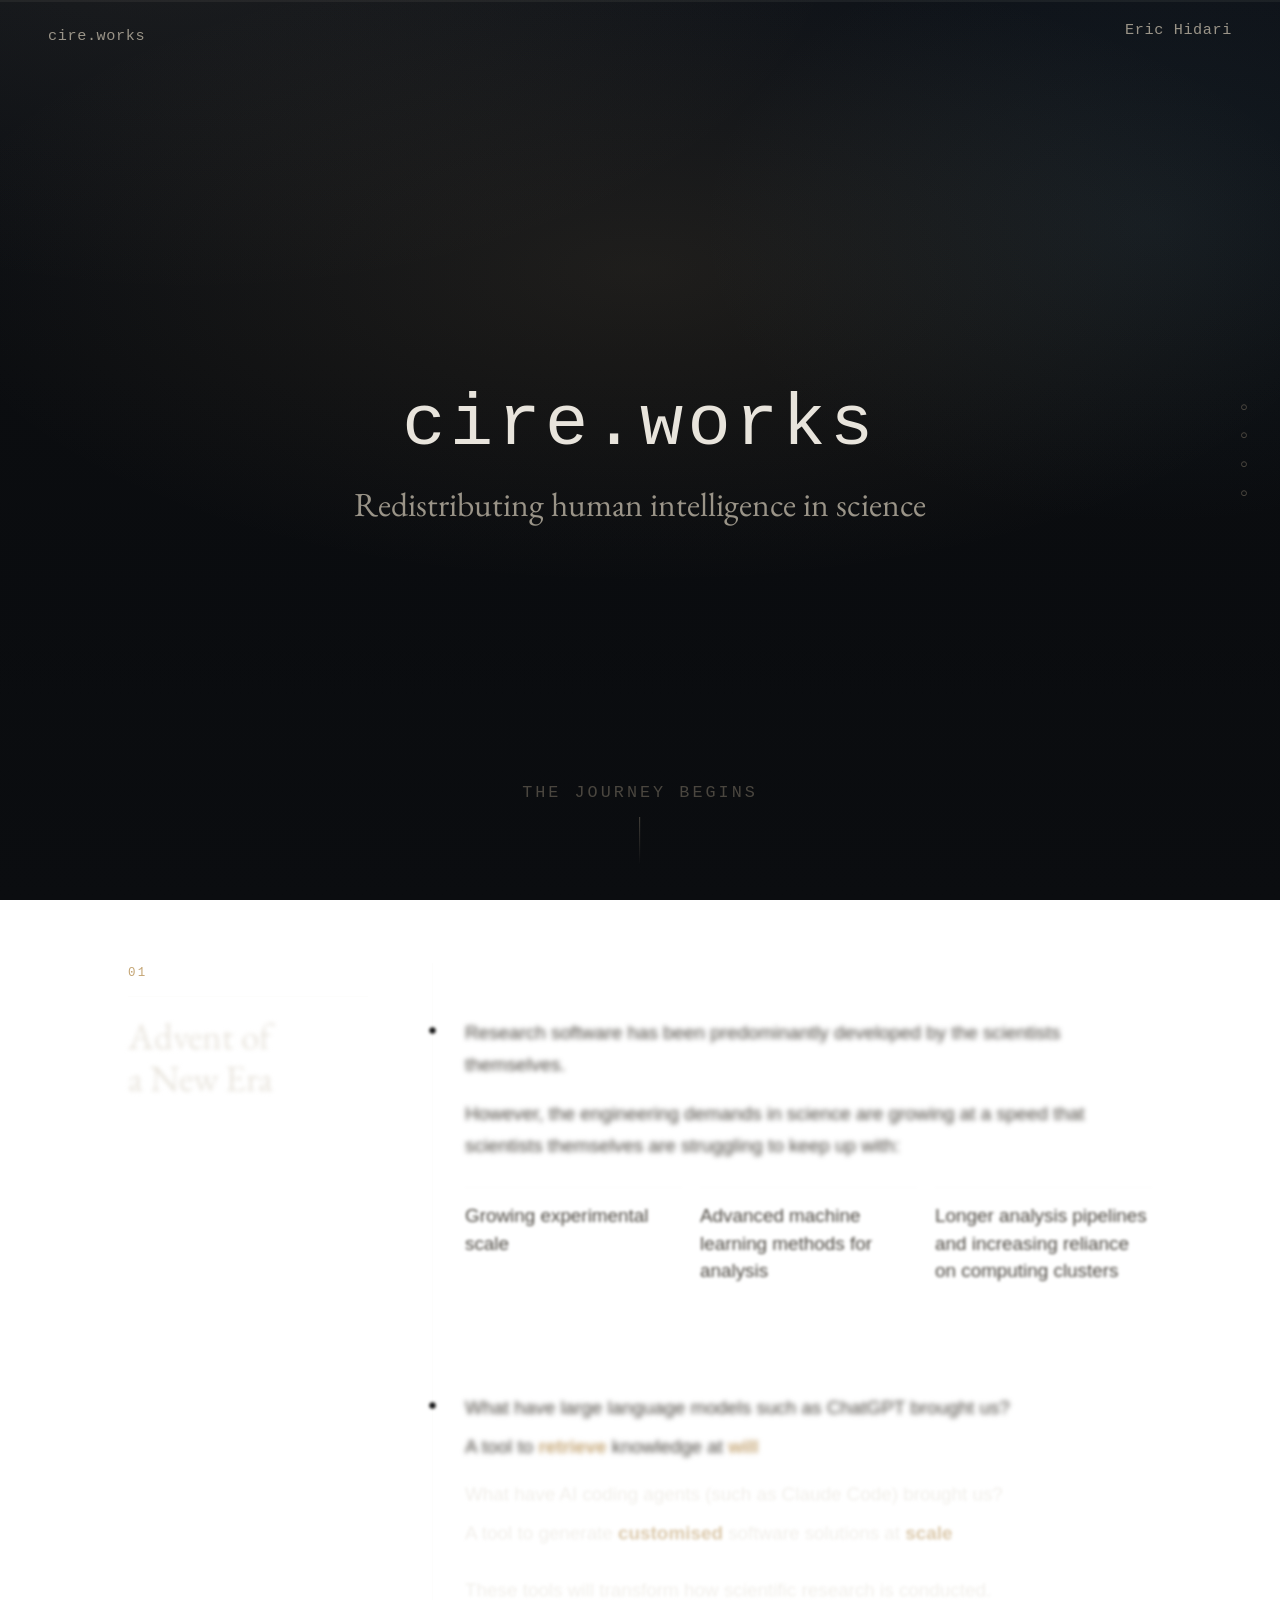
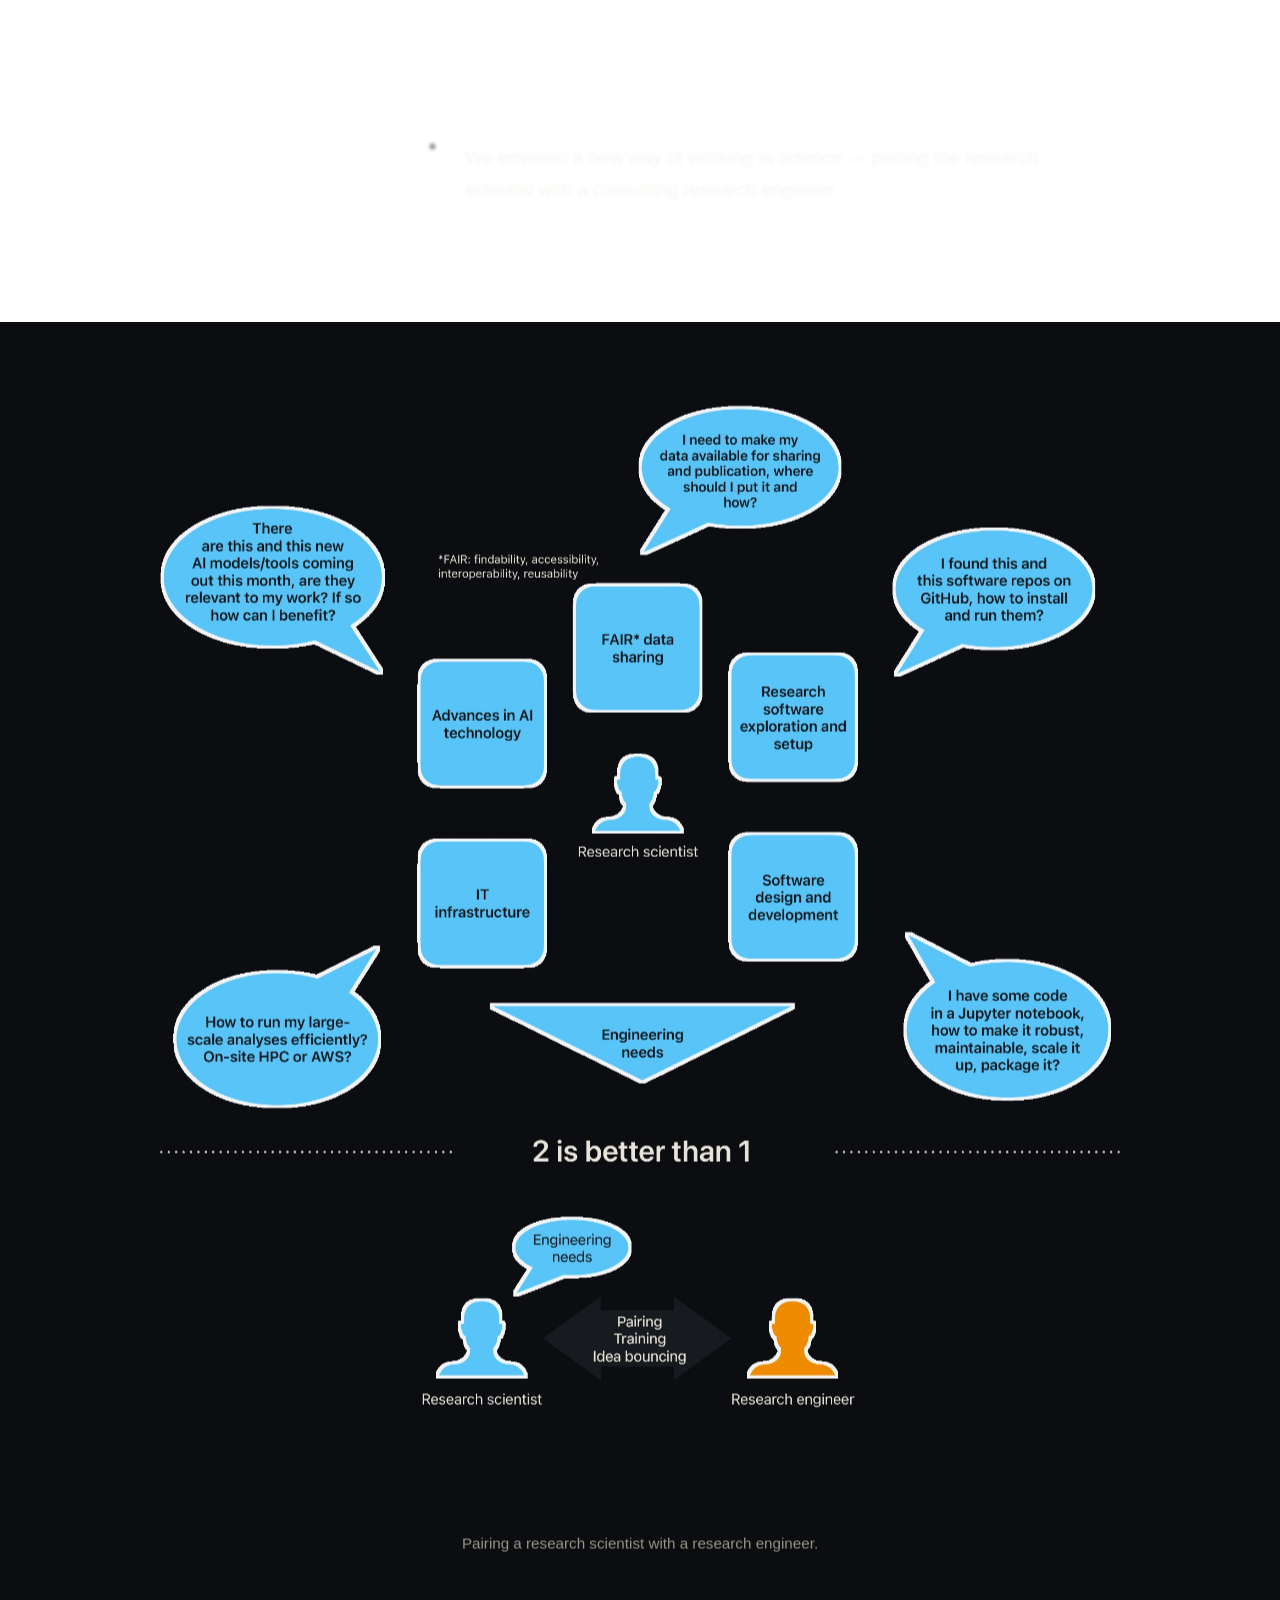
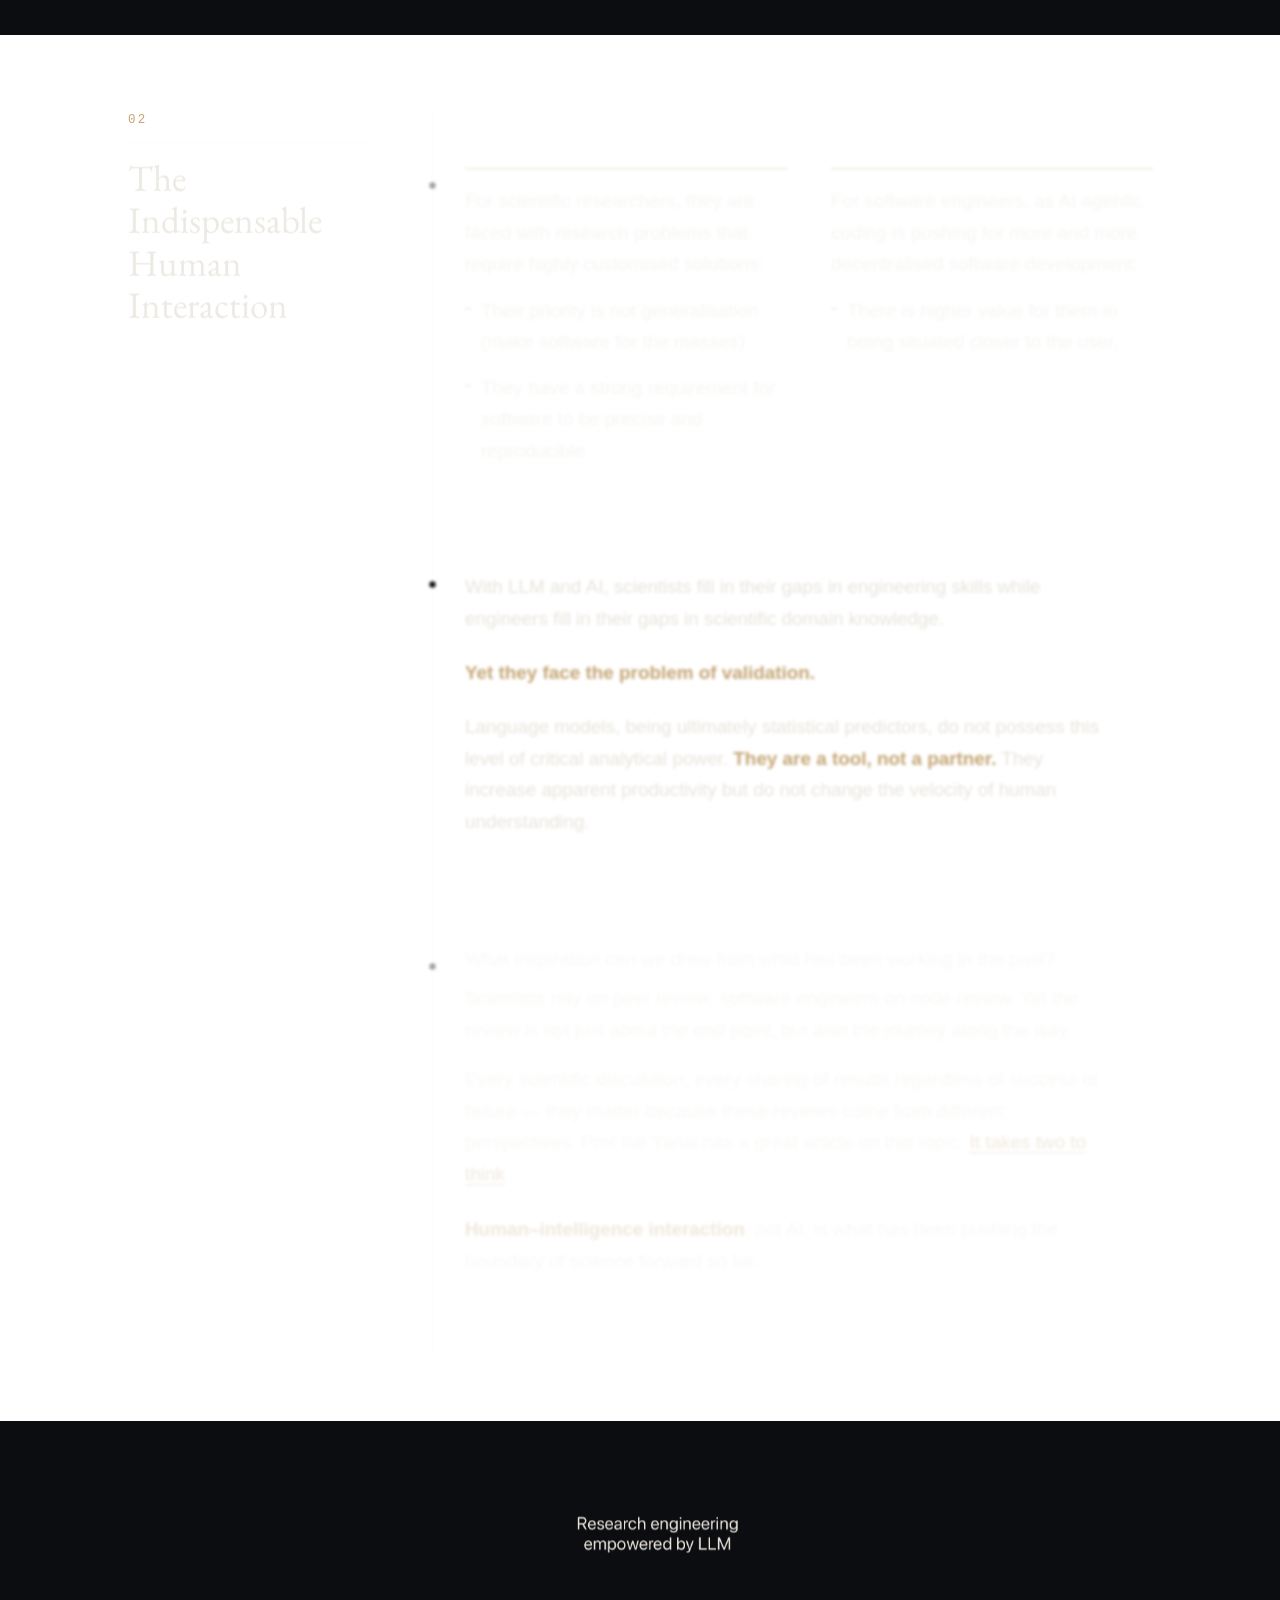
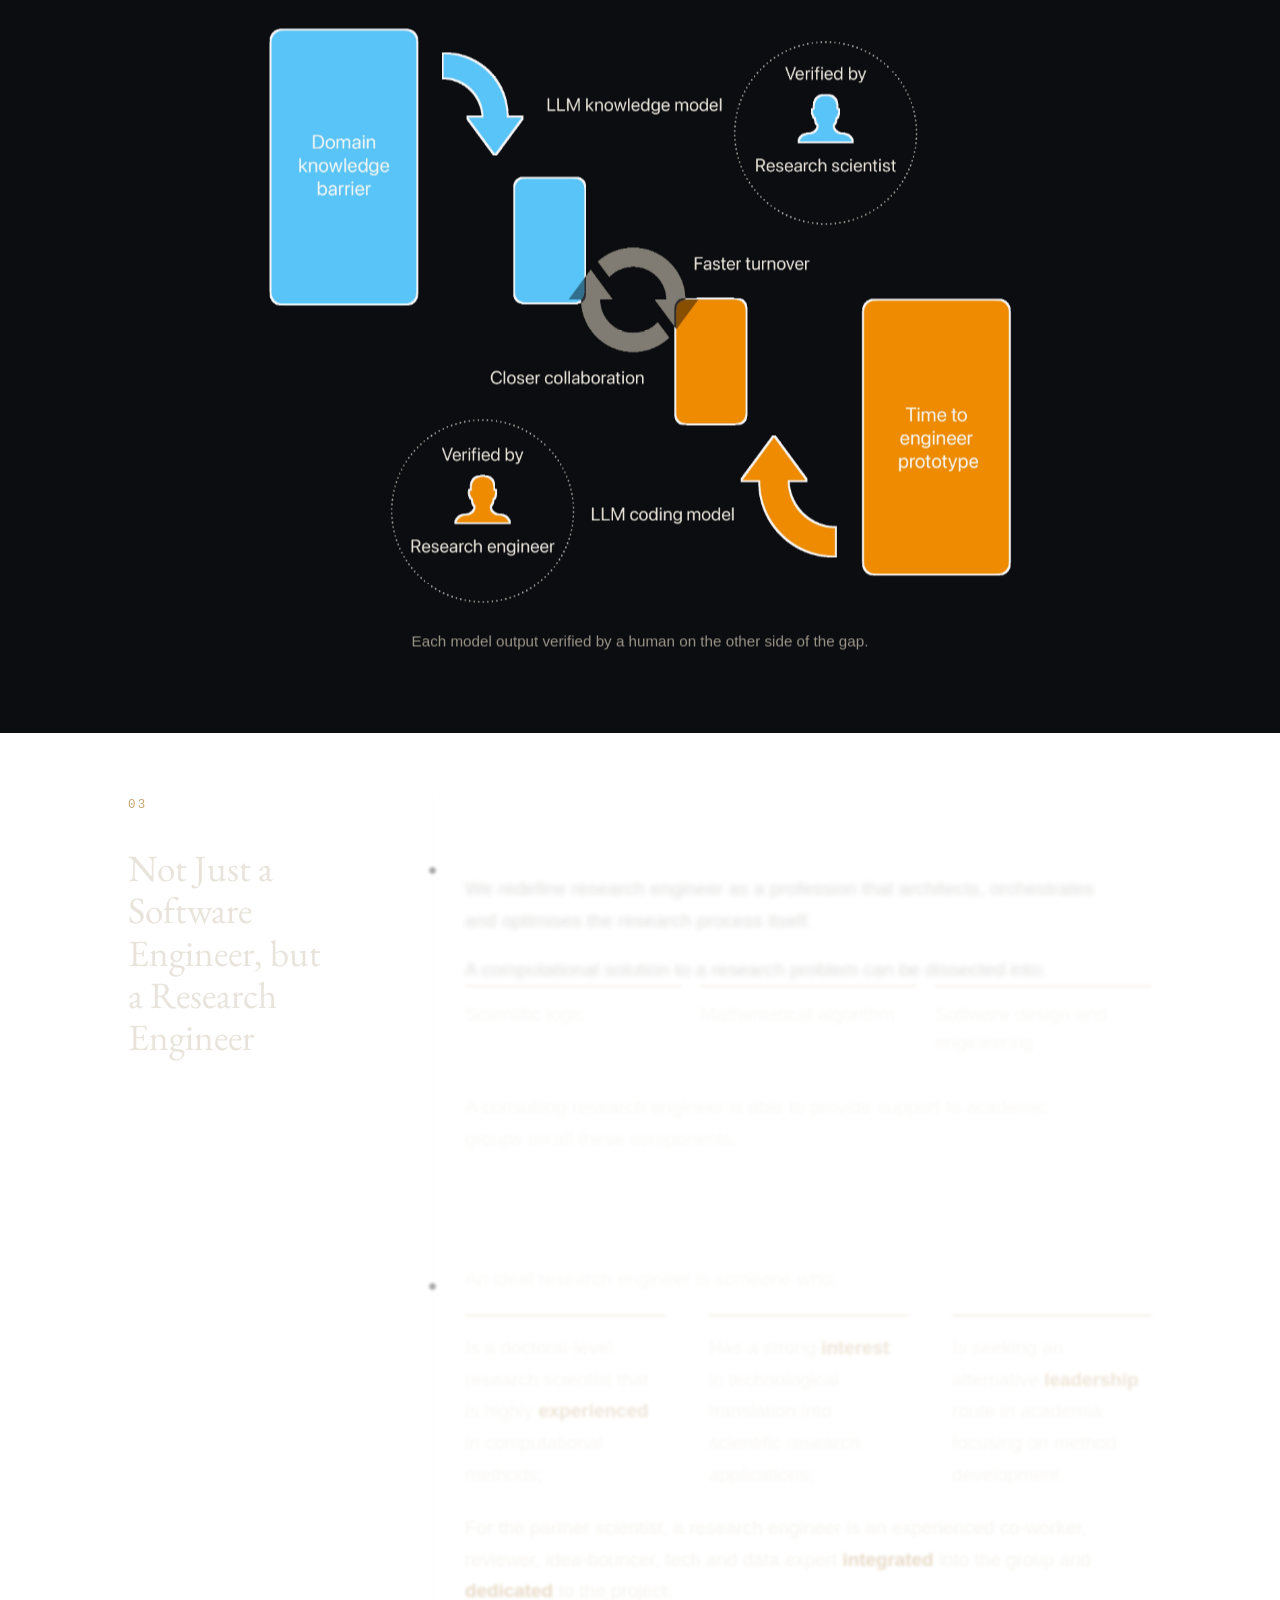
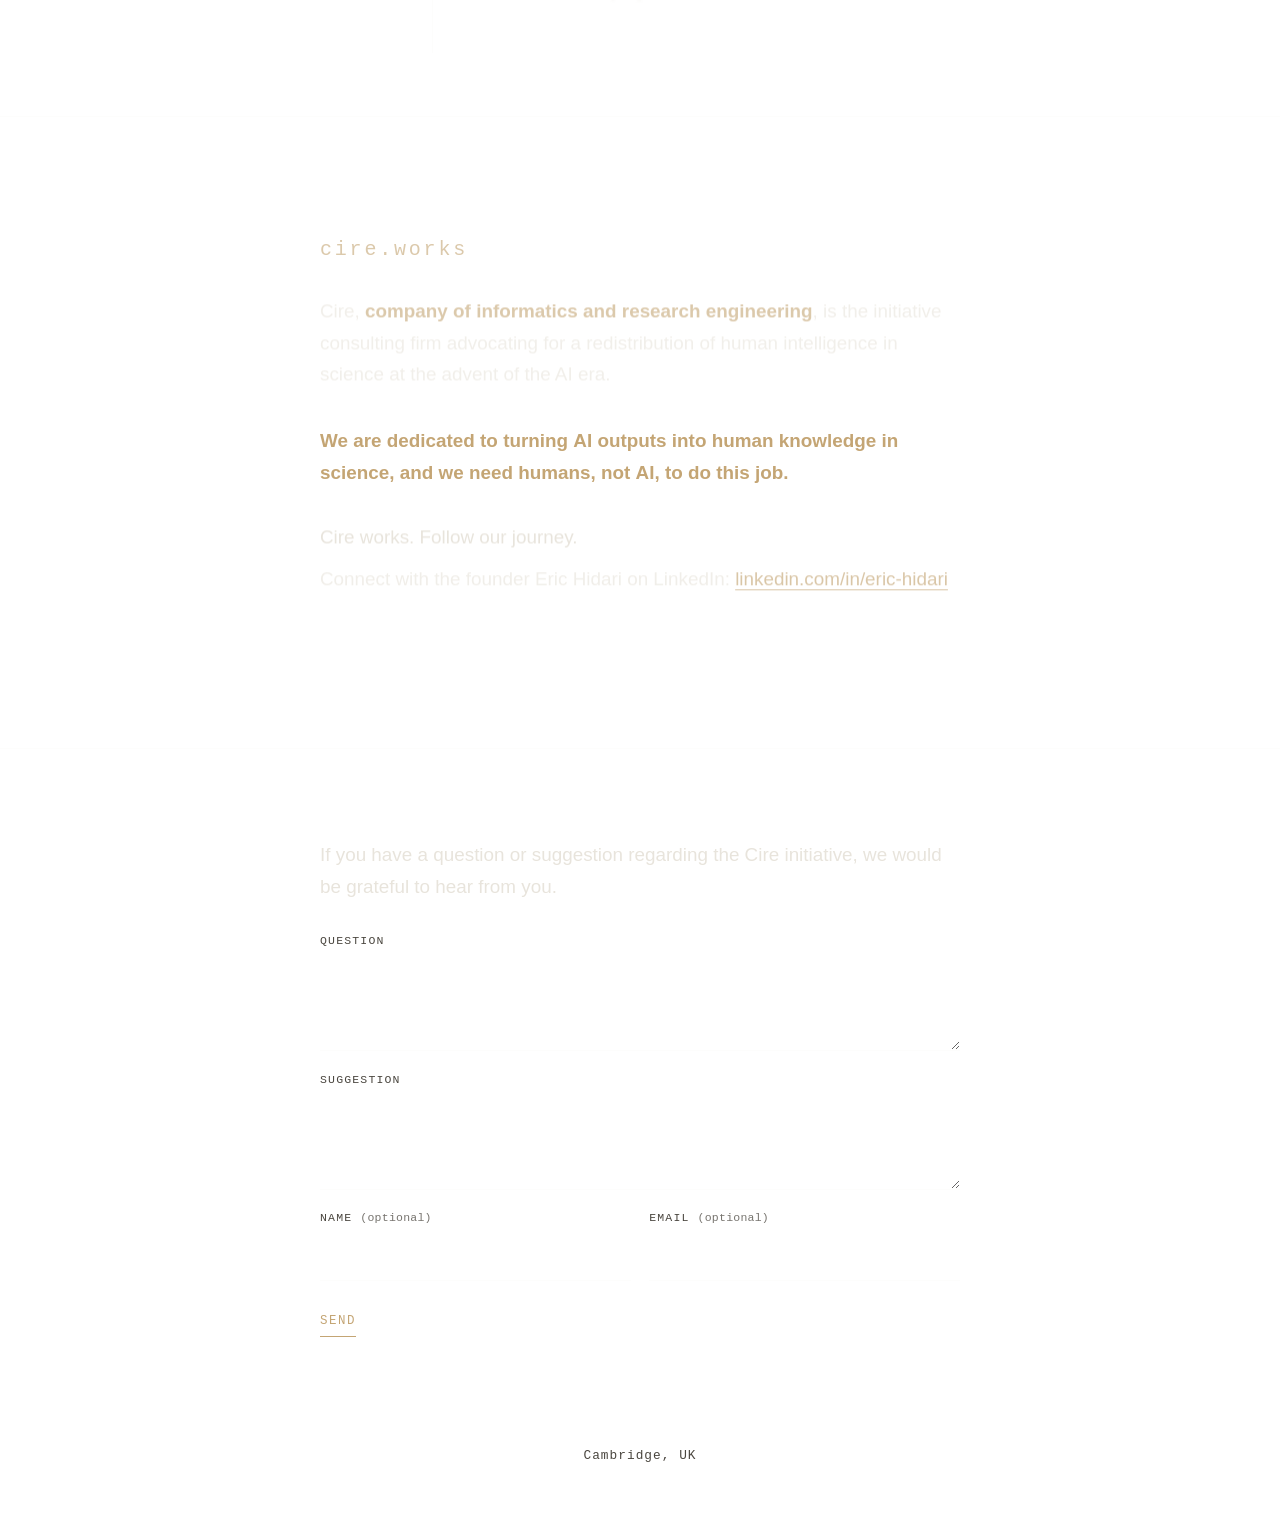
==== index.html @ 6329b11d "Add 'Ask' section to Cire initiative site with a feedback form. Implement form submission handling i" ====
<!DOCTYPE html>
<html lang="en">
<head>
  <meta charset="UTF-8" />
  <meta name="viewport" content="width=device-width, initial-scale=1" />
  <title>cire.works</title>
  <meta name="description" content="Cire, Company of Informatics and Research Engineering, is the initiative consulting firm advocating for a redistribution of human intelligence in science at the advent of the AI era." />
  <link rel="preconnect" href="https://fonts.googleapis.com" />
  <link rel="preconnect" href="https://fonts.gstatic.com" crossorigin />
  <link href="https://fonts.googleapis.com/css2?family=EB+Garamond:wght@400;600&display=swap" rel="stylesheet" />
  <link rel="stylesheet" href="styles.css" />
</head>
<body>

  <div class="scroll-progress" aria-hidden="true"><span></span></div>

  <header class="site-nav">
    <a class="brand" href="#top">cire.works</a>
    <a class="founder" href="https://eric-kobayashi.github.io/mywebsite" target="_blank" rel="noopener">Eric Hidari</a>
    <nav class="rail" aria-label="Sections">
      <a href="#session-1" data-rail="session-1"><span class="rail-label">A New Era</span><span class="rail-dot"></span></a>
      <a href="#session-2" data-rail="session-2"><span class="rail-label">Human Interaction</span><span class="rail-dot"></span></a>
      <a href="#session-3" data-rail="session-3"><span class="rail-label">Research Engineer</span><span class="rail-dot"></span></a>
      <a href="#ending" data-rail="ending"><span class="rail-label">Cire Works</span><span class="rail-dot"></span></a>
    </nav>
  </header>

  <main id="top">

    <section class="hero" data-hero>
      <div class="hero-atmosphere" aria-hidden="true"></div>
      <div class="hero-inner">
        <p class="brand-mark">cire.works</p>
        <h1>Redistributing human intelligence in science</h1>
      </div>
      <div class="hero-cue" aria-hidden="true"><span>THE JOURNEY BEGINS</span><i></i></div>
    </section>

    <!-- SESSION 1 -->
    <section class="session" id="session-1">
      <div class="session-main">
        <aside class="session-aside">
          <span class="session-index">01</span>
          <div class="session-track" aria-hidden="true"><span></span></div>
          <h2 class="session-title" data-reveal>Advent of a New Era</h2>
        </aside>

        <div class="session-body">
          <div class="beat">
            <p class="line lead" data-reveal>Research software has been predominantly developed by the scientists themselves.</p>
            <p class="line" data-reveal>However, the engineering demands in science are growing at a speed that scientists themselves are struggling to keep up with:</p>
            <ul class="bullet-row" role="list">
              <li data-reveal>Growing experimental scale</li>
              <li data-reveal>Advanced machine learning methods for analysis</li>
              <li data-reveal>Longer analysis pipelines and increasing reliance on computing clusters</li>
            </ul>
          </div>

          <div class="beat">
            <div class="qa-pair" data-reveal>
              <p class="line question">What have large language models such as ChatGPT brought us?</p>
              <p class="line answer">A tool to <strong>retrieve</strong> knowledge at <strong>will</strong></p>
            </div>
            <div class="qa-pair" data-reveal>
              <p class="line question">What have AI coding agents (such as Claude Code) brought us?</p>
              <p class="line answer">A tool to generate <strong>customised</strong> software solutions at <strong>scale</strong></p>
            </div>
            <p class="line bridge" data-reveal>These tools will transform how scientific research is conducted.</p>
          </div>

          <div class="beat">
            <p class="line statement" data-reveal>We envision a new way of working in science — pairing the research scientist with a consulting research engineer.</p>
          </div>
        </div>
      </div>

      <figure class="media media--75" data-reveal data-parallax>
        <img src="assets/scientist-engineer-pairing.jpeg" alt="A research scientist surrounded by engineering demands, then paired with a research engineer." width="1747" height="2032" loading="lazy" />
        <figcaption>Pairing a research scientist with a research engineer.</figcaption>
      </figure>
    </section>

    <!-- SESSION 2 -->
    <section class="session" id="session-2">
      <div class="session-main">
        <aside class="session-aside">
          <span class="session-index">02</span>
          <div class="session-track" aria-hidden="true"><span></span></div>
          <h2 class="session-title" data-reveal>The Indispensable Human Interaction</h2>
        </aside>

        <div class="session-body">
          <div class="beat">
            <div class="parallel-block">
              <div class="parallel-col" data-reveal>
                <p>For scientific researchers, they are faced with research problems that require highly customised solutions:</p>
                <ul class="bullet-stack" role="list">
                  <li>Their priority is not generalisation (make software for the masses)</li>
                  <li>They have a strong requirement for software to be precise and reproducible</li>
                </ul>
              </div>
              <div class="parallel-col" data-reveal>
                <p>For software engineers, as AI agentic coding is pushing for more and more decentralised software development:</p>
                <ul class="bullet-stack" role="list">
                  <li>There is higher value for them in being situated closer to the user.</li>
                </ul>
              </div>
            </div>
          </div>

          <div class="beat">
            <p class="line" data-reveal>With LLM and AI, scientists fill in their gaps in engineering skills while engineers fill in their gaps in scientific domain knowledge.</p>
            <p class="line tension" data-reveal><strong>Yet they face the problem of validation.</strong></p>
            <p class="line" data-reveal>Language models, being ultimately statistical predictors, do not possess this level of critical analytical power. <span class="pull">They are a tool, not a partner.</span> They increase apparent productivity but do not change the velocity of human understanding.</p>
          </div>

          <div class="beat">
            <p class="line question" data-reveal>What inspiration can we draw from what has been working in the past?</p>
            <p class="line" data-reveal>Scientists rely on peer review, software engineers on code review. Yet the review is not just about the end point, but also the journey along the way.</p>
            <p class="line" data-reveal>Every scientific discussion, every sharing of results regardless of success or failure — they matter because these reviews come from different perspectives. Prof Itai Yanai has a great article on this topic: <a href="https://www.nature.com/articles/s41587-023-02074-2" target="_blank" rel="noopener">It takes two to think</a></p>
            <p class="line punch" data-reveal><strong>Human–intelligence interaction</strong>, not AI, is what has been pushing the boundary of science forward so far.</p>
          </div>
        </div>
      </div>

      <figure class="media media--60" data-reveal data-parallax>
        <img src="assets/llm-empowered-research-engineering.jpeg" alt="LLM knowledge and coding models lower the domain knowledge barrier and prototype time, each verified by a human." width="2280" height="2125" loading="lazy" />
        <figcaption>Each model output verified by a human on the other side of the gap.</figcaption>
      </figure>
    </section>

    <!-- SESSION 3 -->
    <section class="session" id="session-3">
      <div class="session-main">
        <aside class="session-aside">
          <span class="session-index">03</span>
          <div class="session-track" aria-hidden="true"><span></span></div>
          <h2 class="session-title" data-reveal>Not Just a Software Engineer, but a Research Engineer</h2>
        </aside>

        <div class="session-body">
          <div class="beat">
            <p class="line lead" data-reveal>We redefine research engineer as a profession that architects, orchestrates and optimises the research process itself.</p>
            <p class="line" data-reveal>A computational solution to a research problem can be dissected into:</p>
            <ul class="bullet-row" role="list">
              <li data-reveal>Scientific logic</li>
              <li data-reveal>Mathematical algorithm</li>
              <li data-reveal>Software design and engineering</li>
            </ul>
            <p class="line line--gap" data-reveal>A consulting research engineer is able to provide support to academic groups on all these components.</p>
          </div>

          <div class="beat">
            <p class="line" data-reveal>An ideal research engineer is someone who:</p>
            <div class="parallel-block parallel-block--3">
              <div class="parallel-col" data-reveal>
                <p>Is a doctoral-level research scientist that is highly <strong>experienced</strong> in computational methods;</p>
              </div>
              <div class="parallel-col" data-reveal>
                <p>Has a strong <strong>interest</strong> in technological translation into scientific research applications;</p>
              </div>
              <div class="parallel-col" data-reveal>
                <p>Is seeking an alternative <strong>leadership</strong> route in academia focusing on method development.</p>
              </div>
            </div>
            <p class="line" data-reveal>For the partner scientist, a research engineer is an experienced co-worker, reviewer, idea-bouncer, tech and data expert <strong>integrated</strong> into the group and <strong>dedicated</strong> to the project.</p>
          </div>
        </div>
      </div>
    </section>

    <!-- ENDING CHAPTER -->
    <section class="ending" id="ending">
      <div class="ending-inner">
        <p class="ending-mark" data-reveal>cire.works</p>
        <p class="line" data-reveal>Cire, <span class="full-name">company of informatics and research engineering</span>, is the initiative consulting firm advocating for a redistribution of human intelligence in science at the advent of the AI era.</p>
        <p class="line punch" data-reveal>We are dedicated to turning AI outputs into human knowledge in science, and we need humans, not AI, to do this job.</p>
        <p class="line tagline" data-reveal>Cire works. Follow our journey.</p>
        <p class="line connect" data-reveal>Connect with the founder Eric Hidari on LinkedIn: <a href="https://www.linkedin.com/in/eric-hidari-40841a161/" target="_blank" rel="noopener">linkedin.com/in/eric-hidari</a></p>
      </div>
    </section>

    <!-- ASK -->
    <section class="ask" id="ask">
      <div class="ask-inner">
        <p class="line ask-prompt" data-reveal>If you have a question or suggestion regarding the Cire initiative, we would be grateful to hear from you.</p>
        <form class="ask-form" action="https://formspree.io/f/xlgqovnv" method="POST" data-reveal>
          <label class="ask-field">
            <span class="ask-label">Question</span>
            <textarea name="question" rows="3"></textarea>
          </label>
          <label class="ask-field">
            <span class="ask-label">Suggestion</span>
            <textarea name="suggestion" rows="3"></textarea>
          </label>
          <div class="ask-meta">
            <label class="ask-field">
              <span class="ask-label">Name <em>(optional)</em></span>
              <input type="text" name="name" autocomplete="name" />
            </label>
            <label class="ask-field">
              <span class="ask-label">Email <em>(optional)</em></span>
              <input type="email" name="email" autocomplete="email" />
            </label>
          </div>
          <button type="submit" class="ask-submit">Send</button>
          <p class="ask-status" role="status" aria-live="polite" hidden></p>
        </form>
      </div>
    </section>

  </main>

  <footer class="site-footer">
    <p>Cambridge, UK</p>
  </footer>

  <script src="main.js" defer></script>
</body>
</html>
---- styles.css ----
:root {
  --bg: #0b0d10;
  --ink: #e8e4dc;
  --ink-muted: #9a9488;
  --ink-faint: #4a463f;
  --accent: #c4a574;
  --line: rgba(232, 228, 220, 0.1);
  /* mark = UI chrome · body = Arial · titles / hero = Garamond */
  --font-mark: "Courier New", Courier, monospace;
  --font-body: Arial, Helvetica, sans-serif;
  --font-title: "EB Garamond", Garamond, "Times New Roman", serif;
  --font-emphasis: Arial, Helvetica, sans-serif;
  --max: 40rem;
  --wide: 70rem;
  --ease: cubic-bezier(0.22, 1, 0.36, 1);
  --gutter: clamp(1.25rem, 4vw, 3rem);
}

*,
*::before,
*::after {
  box-sizing: border-box;
}

html {
  scroll-behavior: smooth;
  overflow-x: clip;
}

body {
  margin: 0;
  font-family: var(--font-body);
  font-size: clamp(1.05rem, 0.95rem + 0.4vw, 1.18rem);
  line-height: 1.68;
  color: var(--ink);
  background:
    radial-gradient(1200px 700px at 15% -10%, rgba(196, 165, 116, 0.08), transparent 55%),
    radial-gradient(900px 600px at 90% 25%, rgba(70, 110, 130, 0.12), transparent 50%),
    linear-gradient(180deg, #0e1218 0%, var(--bg) 40%, #090b0e 100%);
  background-attachment: fixed;
  overflow-x: clip;
}

img {
  max-width: 100%;
  display: block;
}

a {
  color: var(--accent);
  text-decoration-thickness: 1px;
  text-underline-offset: 0.2em;
  transition: color 0.2s ease;
}

a:hover {
  color: #e0c89a;
}

/* SCROLL PROGRESS */
.scroll-progress {
  position: fixed;
  inset: 0 0 auto;
  height: 2px;
  z-index: 50;
  background: rgba(232, 228, 220, 0.06);
}

.scroll-progress span {
  display: block;
  height: 100%;
  background: linear-gradient(90deg, rgba(196, 165, 116, 0.35), var(--accent));
  transform: scaleX(0);
  transform-origin: 0 50%;
}

/* NAV */
.site-nav {
  position: fixed;
  inset: 0 0 auto;
  z-index: 40; /* above full-bleed images; session heads stay under them */
  padding: 1.15rem var(--gutter) 2.4rem;
  pointer-events: none;
}

.site-nav::before {
  content: "";
  position: absolute;
  inset: 0;
  background: linear-gradient(
    180deg,
    rgba(9, 11, 14, 0.97) 0 45%,
    rgba(9, 11, 14, 0.6) 70%,
    transparent
  );
  opacity: 0;
  transition: opacity 0.4s ease;
}

.site-nav.is-solid::before {
  opacity: 1;
}

.brand {
  position: relative;
}

.brand {
  pointer-events: auto;
  font-family: var(--font-mark);
  font-size: 0.95rem;
  color: var(--ink-muted);
  text-decoration: none;
  letter-spacing: 0.04em;
}

.brand:hover {
  color: var(--ink);
}

.founder {
  position: absolute;
  top: 1.15rem;
  right: var(--gutter);
  z-index: 1;
  pointer-events: auto;
  font-family: var(--font-mark);
  font-size: 0.95rem;
  color: var(--ink-muted);
  text-decoration: none;
  letter-spacing: 0.04em;
}

.founder:hover {
  color: var(--ink);
}

/* SIDE RAIL */
.rail {
  position: fixed;
  right: clamp(1rem, 2.5vw, 2rem);
  top: 50%;
  transform: translateY(-50%);
  display: grid;
  gap: 1.1rem;
  pointer-events: auto;
}

.rail a {
  display: grid;
  grid-template-columns: 1fr 8px;
  align-items: center;
  gap: 0.7rem;
  text-decoration: none;
  color: var(--ink-faint);
  font-family: var(--font-mark);
  font-size: 0.7rem;
  letter-spacing: 0.08em;
  text-transform: uppercase;
  transition: color 0.35s ease;
}

.rail-dot {
  width: 8px;
  height: 8px;
  display: grid;
  place-items: center;
}

.rail-dot::before {
  content: "";
  width: 6px;
  height: 6px;
  border-radius: 50%;
  border: 1px solid currentColor;
  transition: background 0.35s ease, transform 0.35s var(--ease);
}

.rail-label {
  text-align: right;
  line-height: 1;
  white-space: nowrap;
  opacity: 0;
  transform: translateX(0.4rem);
  transition: opacity 0.35s ease, transform 0.35s var(--ease);
}

.rail a:hover,
.rail a.is-active {
  color: var(--accent);
}

.rail a.is-active .rail-dot::before {
  background: var(--accent);
  transform: scale(1.4);
}

.rail a:hover .rail-label {
  opacity: 1;
  transform: none;
}

/* HERO */
.hero {
  position: relative;
  min-height: 100svh;
  display: grid;
  place-items: center;
  padding: 6rem var(--gutter) 5rem;
  overflow: hidden;
}

.hero-atmosphere {
  position: absolute;
  inset: 0;
  background:
    linear-gradient(180deg, transparent 55%, var(--bg) 100%),
    radial-gradient(ellipse 80% 50% at 50% 30%, rgba(196, 165, 116, 0.1), transparent 70%);
  pointer-events: none;
}

.hero-inner {
  position: relative;
  max-width: 38rem;
  text-align: center;
}

.js-motion .hero-inner {
  opacity: calc(1 - var(--out, 0) * 0.9);
  transform: translateY(calc(var(--out, 0) * -3rem)) scale(calc(1 - var(--out, 0) * 0.05));
  filter: blur(calc(var(--out, 0) * 4px));
  will-change: opacity, transform;
}

.js-motion .brand-mark,
.js-motion .hero h1 {
  animation: hero-in 1.2s var(--ease) both;
}

.js-motion .hero h1 {
  animation-delay: 0.18s;
}

@keyframes hero-in {
  from { opacity: 0; transform: translateY(1.2rem); }
  to { opacity: 1; transform: none; }
}

.js-motion .brand-mark {
  letter-spacing: calc(0.06em + var(--out, 0) * 0.05em);
}

.brand-mark {
  margin: 0 0 1.4rem;
  font-family: var(--font-mark);
  font-size: clamp(2.4rem, 8vw, 4.5rem);
  line-height: 1;
  letter-spacing: 0.06em;
  color: var(--ink);
}

.hero h1 {
  margin: 0;
  font-family: var(--font-title);
  font-size: clamp(1.45rem, 3.2vw, 2.1rem);
  font-weight: 400;
  font-style: normal;
  line-height: 1.3;
  color: var(--ink-muted);
}

.hero-cue {
  position: absolute;
  bottom: 2.2rem;
  left: 50%;
  transform: translateX(-50%);
  display: grid;
  justify-items: center;
  gap: 0.6rem;
  font-family: var(--font-mark);
  font-size: clamp(0.85rem, 1.6vw, 1.05rem);
  letter-spacing: 0.18em;
  text-transform: uppercase;
  color: var(--ink-faint);
  white-space: nowrap;
}

.js-motion .hero-cue {
  opacity: calc(1 - var(--out, 0) * 2);
}

.hero-cue i {
  width: 1px;
  height: 3rem;
  background: linear-gradient(180deg, var(--ink-faint), transparent);
  animation: cue 2.4s ease-in-out infinite;
  transform-origin: 50% 0;
}

@keyframes cue {
  0%, 100% { transform: scaleY(0.35); opacity: 0.4; }
  50% { transform: scaleY(1); opacity: 1; }
}

/* SESSIONS — sticky lives in .session-main only, so heads release before figures */
.session {
  margin: 0;
  padding: 0;
}

.session + .session {
  border-top: 1px solid var(--line);
}

.session-main {
  max-width: var(--wide);
  margin: 0 auto;
  padding: clamp(2.5rem, 7vh, 5rem) var(--gutter);
  display: grid;
  grid-template-columns: minmax(0, 15rem) minmax(0, 1fr);
  gap: clamp(1.75rem, 5vw, 4rem);
  align-items: start;
  position: relative;
  z-index: 1;
}

.session-aside {
  position: sticky;
  top: clamp(5rem, 22vh, 12rem);
  z-index: 1;
}

.session-index {
  display: block;
  font-family: var(--font-mark);
  font-size: 0.78rem;
  letter-spacing: 0.18em;
  color: var(--accent);
  margin-bottom: 0.75rem;
}

.session-track {
  height: 1px;
  margin-bottom: 1.1rem;
  background: var(--line);
  overflow: hidden;
}

.session-track span {
  display: block;
  height: 100%;
  background: var(--accent);
  transform: scaleX(var(--sp, 0));
  transform-origin: 0 50%;
}

.session-title {
  margin: 0;
  font-family: var(--font-title);
  font-size: clamp(1.7rem, 2.9vw, 2.4rem);
  font-weight: 400;
  font-style: normal;
  line-height: 1.14;
  text-wrap: balance;
}

.session-body {
  min-width: 0;
  padding-left: clamp(1.25rem, 2.5vw, 2rem);
  border-left: 1px solid var(--line);
}

/* Each logical block is a scroll stage: focus sharpens one, dims the rest */
.beat {
  position: relative;
  padding: clamp(2rem, 6vh, 3.5rem) 0;
}

.beat::before {
  content: "";
  position: absolute;
  left: calc(-1 * clamp(1.25rem, 2.5vw, 2rem) - 4px);
  top: calc(clamp(2rem, 6vh, 3.5rem) + 0.55em);
  width: 7px;
  height: 7px;
  border-radius: 50%;
  background: var(--bg);
  border: 1px solid var(--ink-faint);
}

.js-motion .beat {
  opacity: calc(0.4 + 0.6 * var(--bf, 1));
  filter: blur(calc((1 - var(--bf, 1)) * 1.4px));
  transform: translateY(calc((1 - var(--bf, 1)) * 0.5rem));
  will-change: opacity, transform;
}

.js-motion .beat::before {
  border-color: color-mix(in srgb, var(--accent) calc(var(--bf, 0) * 100%), var(--ink-faint));
  background: color-mix(in srgb, var(--accent) calc(max(0, var(--bf, 0) - 0.55) * 220%), var(--bg));
  transform: scale(calc(1 + var(--bf, 0) * 0.35));
}

/* SCROLL-DRIVEN REVEAL — beat focus handles dimming, this handles arrival */
.js-motion [data-reveal] {
  opacity: calc((0.45 + 0.55 * var(--enter, 0)) * (1 - var(--leave, 0) * 0.4));
  transform: translateY(
    calc((1 - var(--enter, 0)) * 1rem - var(--leave, 0) * 0.6rem)
  );
  will-change: opacity, transform;
}

.js-motion [data-reveal].split {
  opacity: calc(1 - var(--leave, 0) * 0.7);
  filter: none;
}

.js-motion .split .w {
  display: inline-block;
  /* Stagger by word index, but always finish by the time --enter hits 1 */
  --w: clamp(0, calc(var(--enter, 0) * 1.55 - (var(--wi) / var(--wn, 1)) * 0.55), 1);
  opacity: calc(0.16 + 0.84 * var(--w));
  transform: translateY(calc((1 - var(--w)) * 0.4rem));
  color: color-mix(in srgb, var(--ink) calc(var(--w) * 100%), var(--ink-faint));
}

.js-motion .line[data-reveal].split {
  color: inherit;
}

.js-motion .session-title[data-reveal],
.js-motion .line[data-reveal],
.js-motion .qa-pair[data-reveal] {
  filter: blur(calc((1 - var(--enter, 0)) * 2px));
}

.js-motion .line[data-reveal],
.js-motion .qa-pair[data-reveal] .line,
.js-motion .bullet-row li[data-reveal],
.js-motion .bullet-stack li[data-reveal] {
  color: color-mix(in srgb, var(--ink) calc(var(--enter, 0) * 100%), var(--ink-faint));
}

/* TEXT — body + session heads: Arial */
.line {
  margin: 0 0 1.1rem;
  max-width: var(--max);
  color: var(--ink);
  font-family: var(--font-body);
  font-style: normal;
  font-weight: 400;
}

.line:last-child {
  margin-bottom: 0;
}

.line--gap {
  margin-top: 2.25rem;
}

.line.answer {
  margin-bottom: 0;
}

.line.answer strong,
.full-name,
.pull,
strong {
  color: var(--accent);
  font-family: var(--font-emphasis);
  font-style: normal;
  font-weight: 600;
}

.qa-pair {
  margin-bottom: 1.6rem;
  max-width: var(--max);
}

.line.question {
  margin-bottom: 0.45rem;
}

.line.bridge {
  margin-top: 1.4rem;
}

.line.statement {
  max-width: var(--max);
  margin: 0 0 1.75rem;
}

.line.tension {
  color: var(--accent);
  margin: 1.4rem 0;
}

.js-motion .line.tension[data-reveal] {
  color: color-mix(in srgb, var(--accent) calc(var(--enter, 0) * 100%), var(--ink-faint));
}

.line.punch {
  margin: 1.4rem 0 1.5rem;
}

.line.tagline {
  margin: 1.5rem 0 1rem;
}

/* Session heads + hero headline: Garamond */
.session-title {
  font-family: var(--font-title);
  font-style: normal;
  font-weight: 400;
  font-size: clamp(1.7rem, 2.9vw, 2.4rem);
  line-height: 1.14;
}

.line.connect {
  color: var(--ink-muted);
  word-break: break-word;
}

/* BULLETS */
.bullet-row {
  list-style: none;
  margin: 1.6rem 0 0;
  padding: 0;
  display: grid;
  grid-template-columns: repeat(3, 1fr);
  gap: 1.1rem;
}

.bullet-row li {
  margin: 0;
  padding: 0.9rem 0 0;
  border-top: 1px solid var(--line);
  font-family: var(--font-body);
  line-height: 1.45;
}

.js-motion .bullet-row li[data-reveal] {
  border-top-color: color-mix(in srgb, var(--accent) calc(var(--enter, 0) * 100%), var(--line));
}

.bullet-stack {
  list-style: none;
  margin: 1.1rem 0 1.4rem;
  padding: 0;
  display: grid;
  gap: 0.85rem;
  max-width: var(--max);
}

.bullet-stack li {
  position: relative;
  padding-left: 1rem;
  font-family: var(--font-body);
}

.bullet-stack li::before {
  content: "";
  position: absolute;
  left: 0;
  top: 0.72em;
  width: 0.4rem;
  height: 1px;
  background: var(--accent);
}

.parallel-block {
  display: grid;
  grid-template-columns: 1fr 1fr;
  gap: clamp(1.5rem, 4vw, 2.75rem);
}

.parallel-block--3 {
  grid-template-columns: 1fr 1fr 1fr;
}

.parallel-col {
  padding-top: 1rem;
  border-top: 1px solid var(--line);
}

.js-motion .parallel-col[data-reveal] {
  border-top-color: color-mix(in srgb, var(--accent) calc(var(--enter, 0) * 100%), var(--line));
}

.parallel-col p {
  margin: 0 0 0.9rem;
}

.parallel-col .bullet-stack {
  margin: 0;
}

/* IMAGES — full-bleed dark band above sticky heads; ±5rem pad */
.media {
  position: relative;
  z-index: 30;
  width: 100vw;
  max-width: 100vw;
  margin: 0;
  margin-left: calc(50% - 50vw);
  margin-right: calc(50% - 50vw);
  padding: 5rem 0;
  display: grid;
  justify-items: center;
  gap: 0;
  background: #0b0d10;
  box-sizing: border-box;
}

.media img {
  display: block;
  width: 100%;
  height: auto;
  max-width: none;
  background: var(--bg);
}

.media--60 img {
  width: 60vw;
  max-width: 60vw;
}

.media--75 img {
  width: 75vw;
  max-width: 75vw;
}

.media-zoom {
  display: block;
  width: 100%;
  line-height: 0;
  cursor: zoom-in;
}

.media figcaption span {
  color: var(--accent);
  font-family: var(--font-mark);
  font-size: 0.78rem;
  letter-spacing: 0.06em;
  text-transform: uppercase;
  white-space: nowrap;
}

.media figcaption {
  max-width: none;
  width: 100%;
  box-sizing: border-box;
  margin: 0;
  padding: 0.85rem var(--gutter) 0;
  text-align: center;
  font-family: var(--font-body);
  font-size: 0.95rem;
  line-height: 1.5;
  color: var(--ink-muted);
  background: transparent;
}

.media--60 figcaption {
  width: 60vw;
  max-width: 60vw;
}

.media--75 figcaption {
  width: 75vw;
  max-width: 75vw;
}

/* Keep stage opaque so sticky heads + nav tuck under, not bleed through */
.js-motion .media[data-reveal] {
  opacity: 1;
  filter: none;
}

.js-motion .media[data-parallax] {
  transform: translateY(
    calc((1 - var(--enter, 0)) * 1.1rem + var(--shift, 0) * 1.1rem)
  );
  will-change: transform;
}

.session:last-of-type {
  padding-bottom: clamp(3rem, 8vh, 5rem);
}

/* ENDING CHAPTER */
.ending {
  border-top: 1px solid var(--line);
  padding: clamp(4rem, 14vh, 8rem) var(--gutter) clamp(5rem, 16vh, 10rem);
}

.ending-inner {
  max-width: var(--max);
  margin: 0 auto;
  text-align: left;
}

.ending-mark {
  margin: 0 0 1.75rem;
  font-family: var(--font-mark);
  font-size: clamp(1.05rem, 2vw, 1.25rem);
  letter-spacing: 0.14em;
  color: var(--accent);
}

.ending .line.punch {
  margin-top: 1.6rem;
  color: var(--accent);
  font-family: var(--font-emphasis);
  font-weight: 600;
}

.js-motion .ending .line.punch[data-reveal] {
  color: color-mix(in srgb, var(--accent) calc(var(--enter, 0) * 100%), var(--ink-faint));
}

.js-motion .ending .line.punch.split .w {
  color: color-mix(in srgb, var(--accent) calc(var(--w) * 100%), var(--ink-faint));
}

.ending .line.tagline {
  margin-top: 2rem;
}

.ending .line.connect {
  margin-top: 1.25rem;
}

/* ASK */
.ask {
  border-top: 1px solid var(--line);
  padding: clamp(3rem, 10vh, 6rem) var(--gutter) clamp(4rem, 12vh, 7rem);
}

.ask-inner {
  max-width: var(--max);
  margin: 0 auto;
}

.ask-prompt {
  margin: 0 0 1.75rem;
  color: var(--ink-muted);
}

.ask-form {
  display: grid;
  gap: 1.15rem;
}

.ask-meta {
  display: grid;
  grid-template-columns: 1fr 1fr;
  gap: 1.15rem;
}

.ask-field {
  display: grid;
  gap: 0.45rem;
}

.ask-label {
  font-family: var(--font-mark);
  font-size: 0.72rem;
  letter-spacing: 0.1em;
  text-transform: uppercase;
  color: var(--ink-faint);
}

.ask-label em {
  font-style: normal;
  text-transform: none;
  letter-spacing: 0.02em;
  color: var(--ink-faint);
  opacity: 0.75;
}

.ask-form input,
.ask-form textarea {
  width: 100%;
  margin: 0;
  padding: 0.65rem 0;
  border: 0;
  border-bottom: 1px solid var(--line);
  border-radius: 0;
  background: transparent;
  color: var(--ink);
  font: inherit;
  font-size: 1rem;
  line-height: 1.5;
  outline: none;
  resize: vertical;
  transition: border-color 0.2s ease;
}

.ask-form textarea {
  min-height: 4.5rem;
}

.ask-form input:focus,
.ask-form textarea:focus {
  border-bottom-color: var(--accent);
}

.ask-form input::placeholder,
.ask-form textarea::placeholder {
  color: var(--ink-faint);
}

.ask-submit {
  justify-self: start;
  margin-top: 0.35rem;
  padding: 0.55rem 0;
  border: 0;
  border-bottom: 1px solid var(--accent);
  background: none;
  color: var(--accent);
  font-family: var(--font-mark);
  font-size: 0.78rem;
  letter-spacing: 0.12em;
  text-transform: uppercase;
  cursor: pointer;
  transition: color 0.2s ease, border-color 0.2s ease;
}

.ask-submit:hover:not(:disabled) {
  color: #e0c89a;
  border-bottom-color: #e0c89a;
}

.ask-submit:disabled {
  opacity: 0.5;
  cursor: wait;
}

.ask-status {
  margin: 0.25rem 0 0;
  font-family: var(--font-body);
  font-size: 0.95rem;
  color: var(--accent);
}

.ask-status.is-error {
  color: #c98a7a;
}

@media (max-width: 640px) {
  .ask-meta {
    grid-template-columns: 1fr;
  }
}

/* FOOTER */
.site-footer {
  padding: 0 var(--gutter) clamp(2rem, 6vh, 3.5rem);
  text-align: center;
}

.site-footer p {
  margin: 0;
  font-family: var(--font-mark);
  font-size: 0.8rem;
  letter-spacing: 0.08em;
  color: var(--ink-faint);
}

/* RESPONSIVE */
/* The rail needs room beside the 70rem content column, or it lands on the text. */
@media (max-width: 1150px) {
  .rail {
    display: none;
  }
}

@media (max-width: 900px) {
  .session-main {
    grid-template-columns: 1fr;
    gap: 1.5rem;
  }

  .session-aside {
    position: static;
  }

  .bullet-row,
  .parallel-block {
    grid-template-columns: 1fr;
    gap: 1rem;
  }

}

/* REDUCED MOTION */
@media (prefers-reduced-motion: reduce) {
  html {
    scroll-behavior: auto;
  }

  .hero-cue i {
    animation: none;
  }
}

.no-motion [data-reveal] {
  opacity: 1 !important;
  transform: none !important;
  filter: none !important;
}
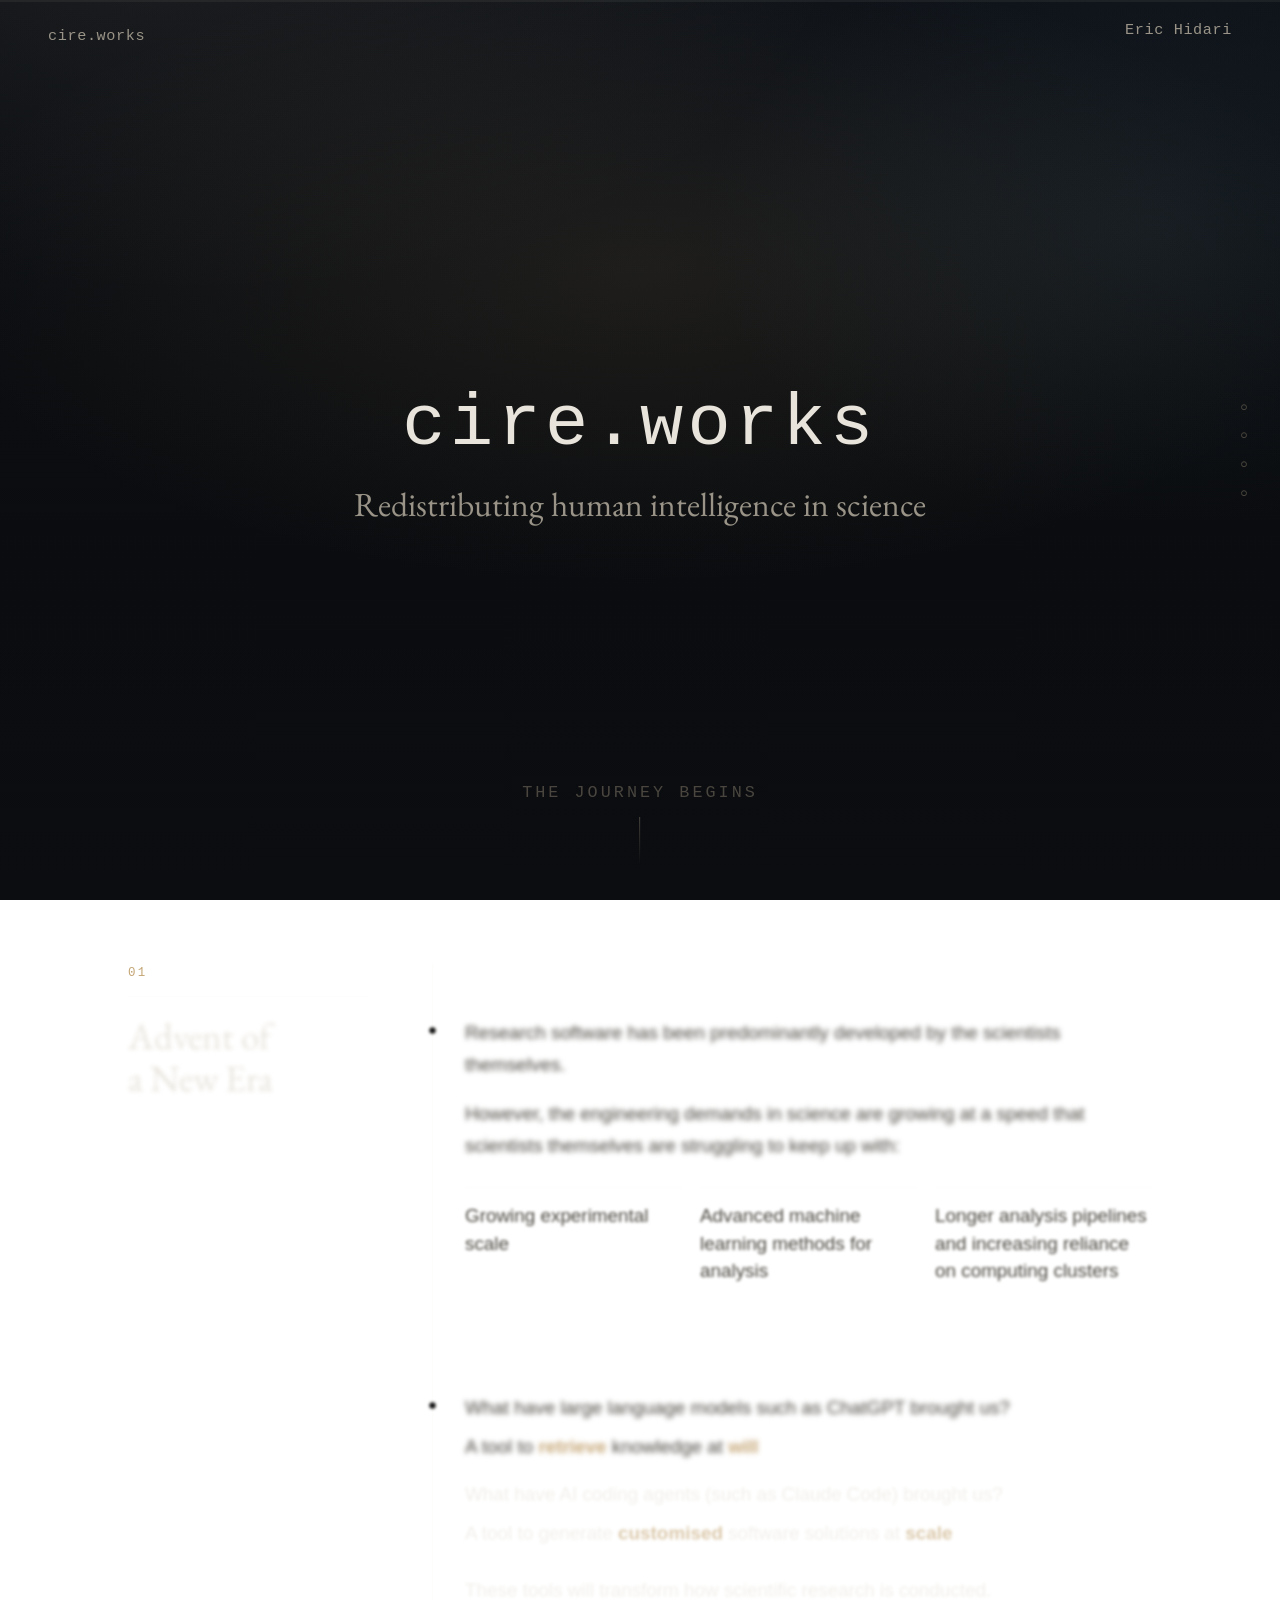
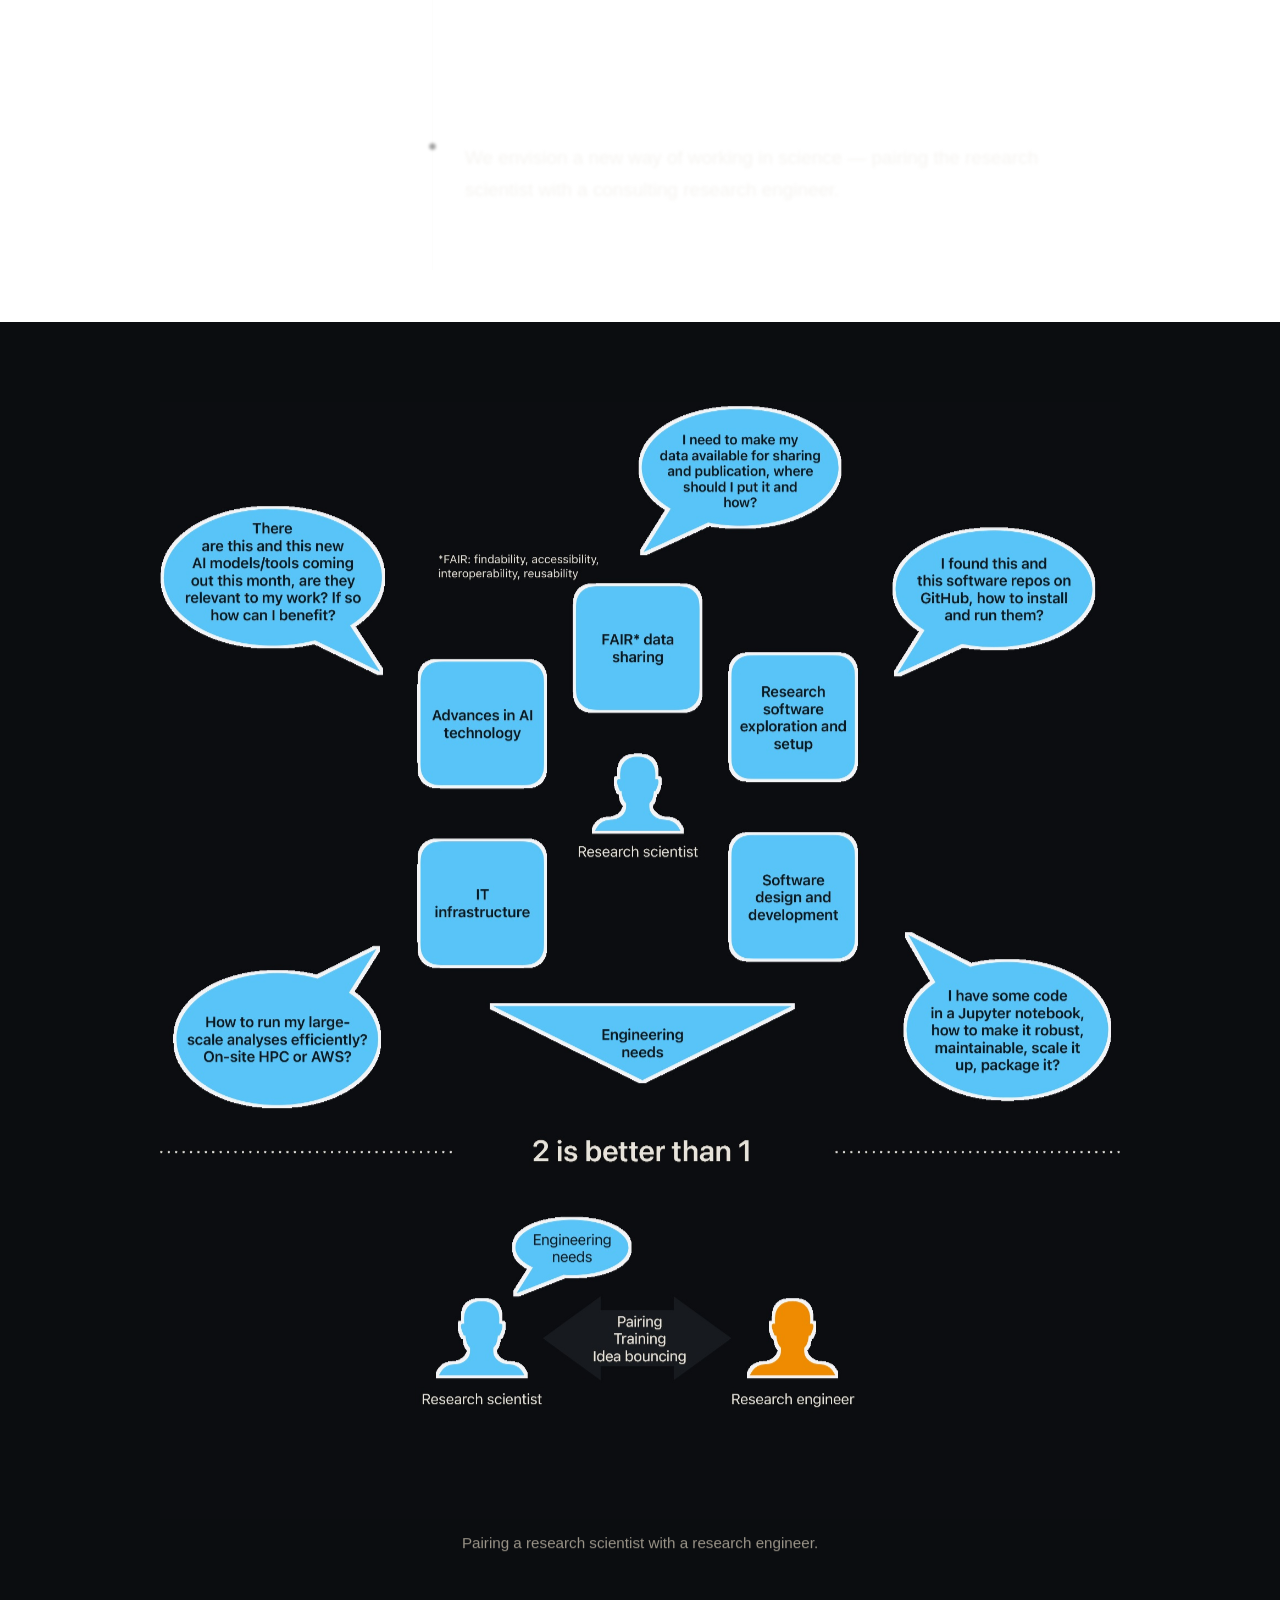
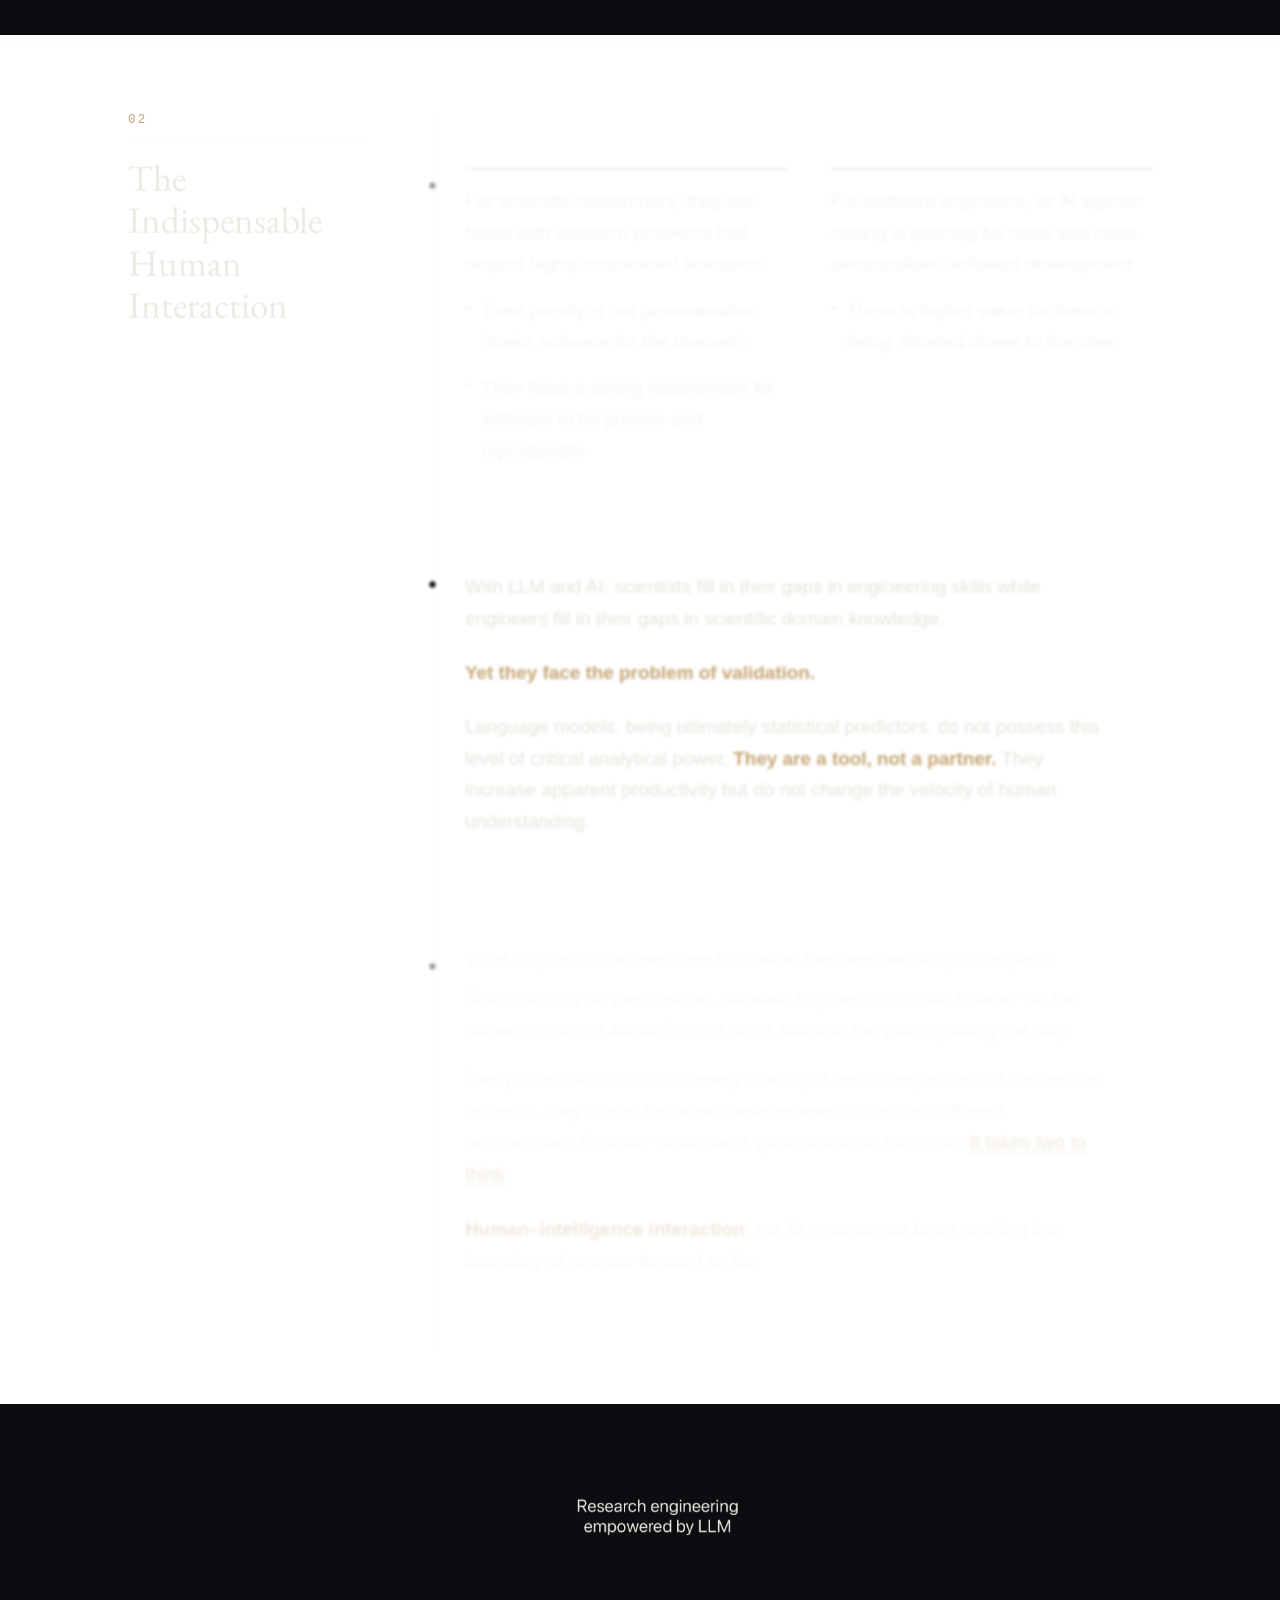
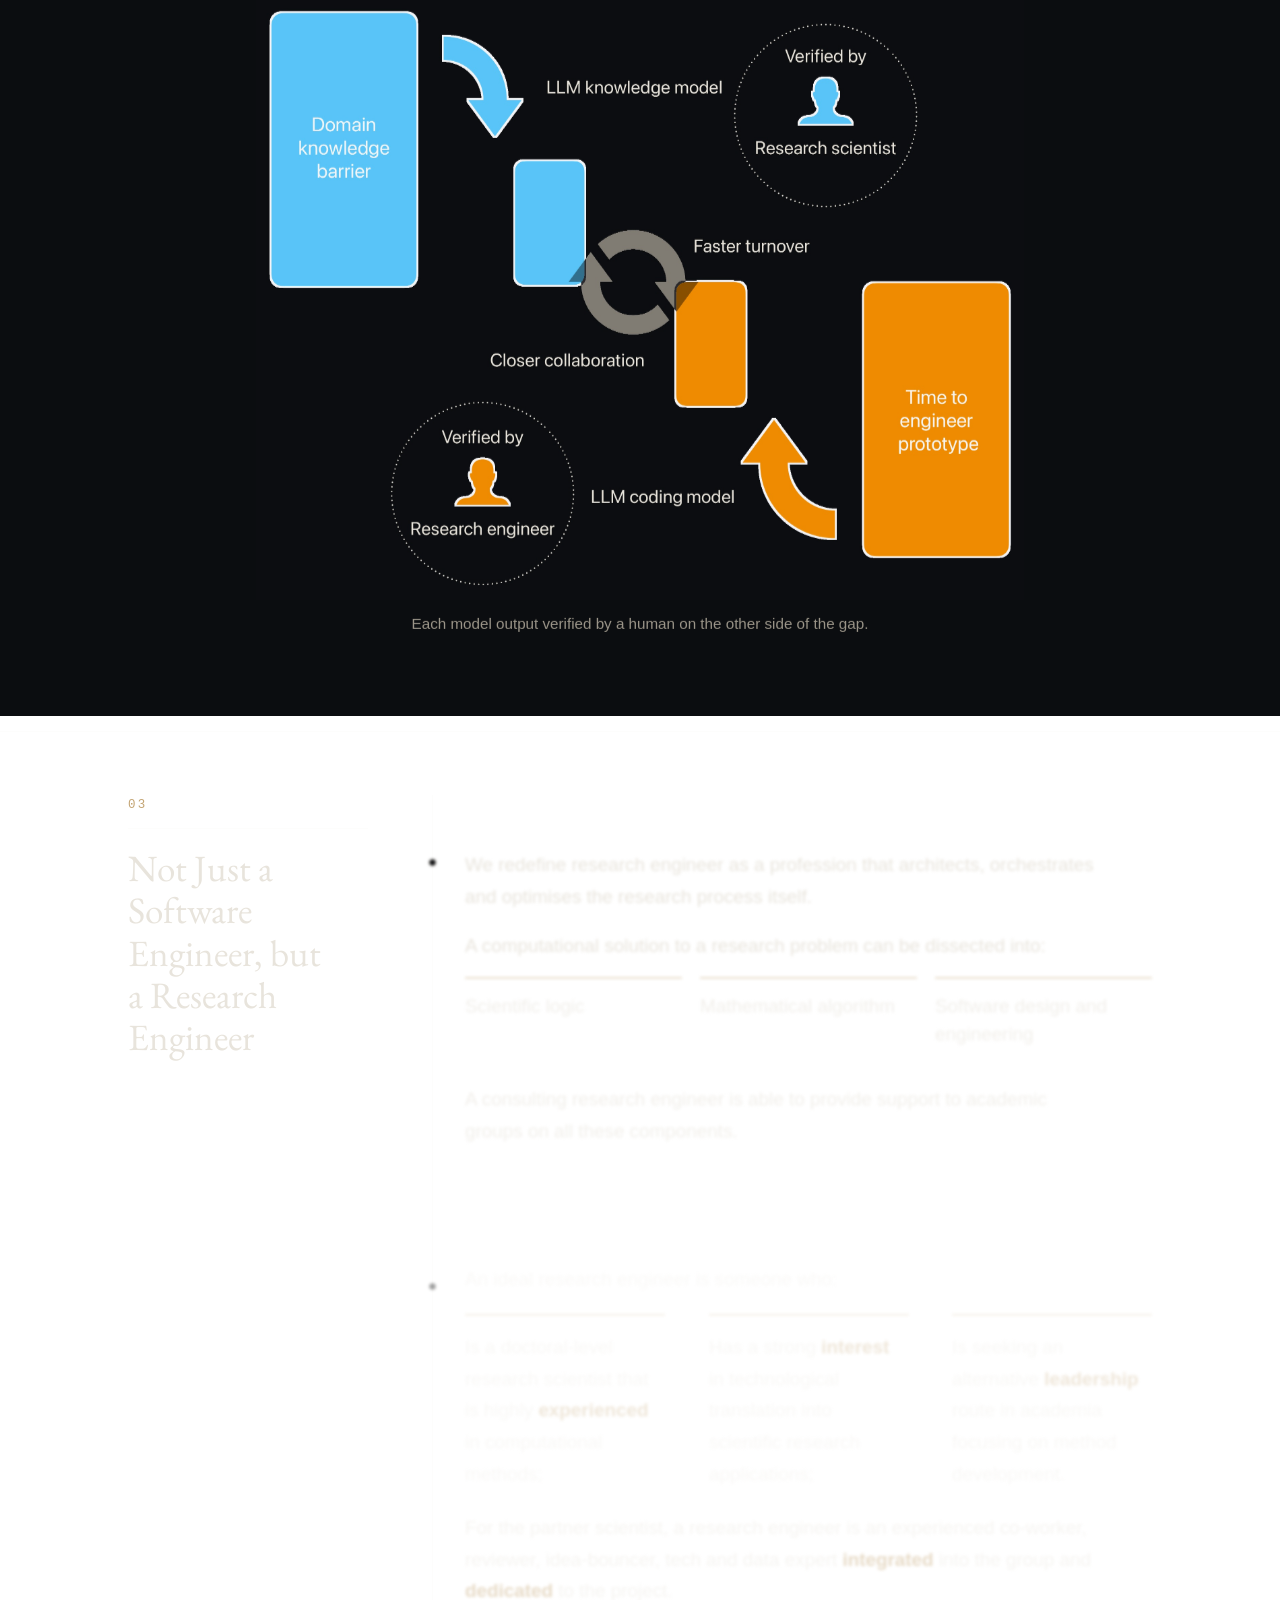
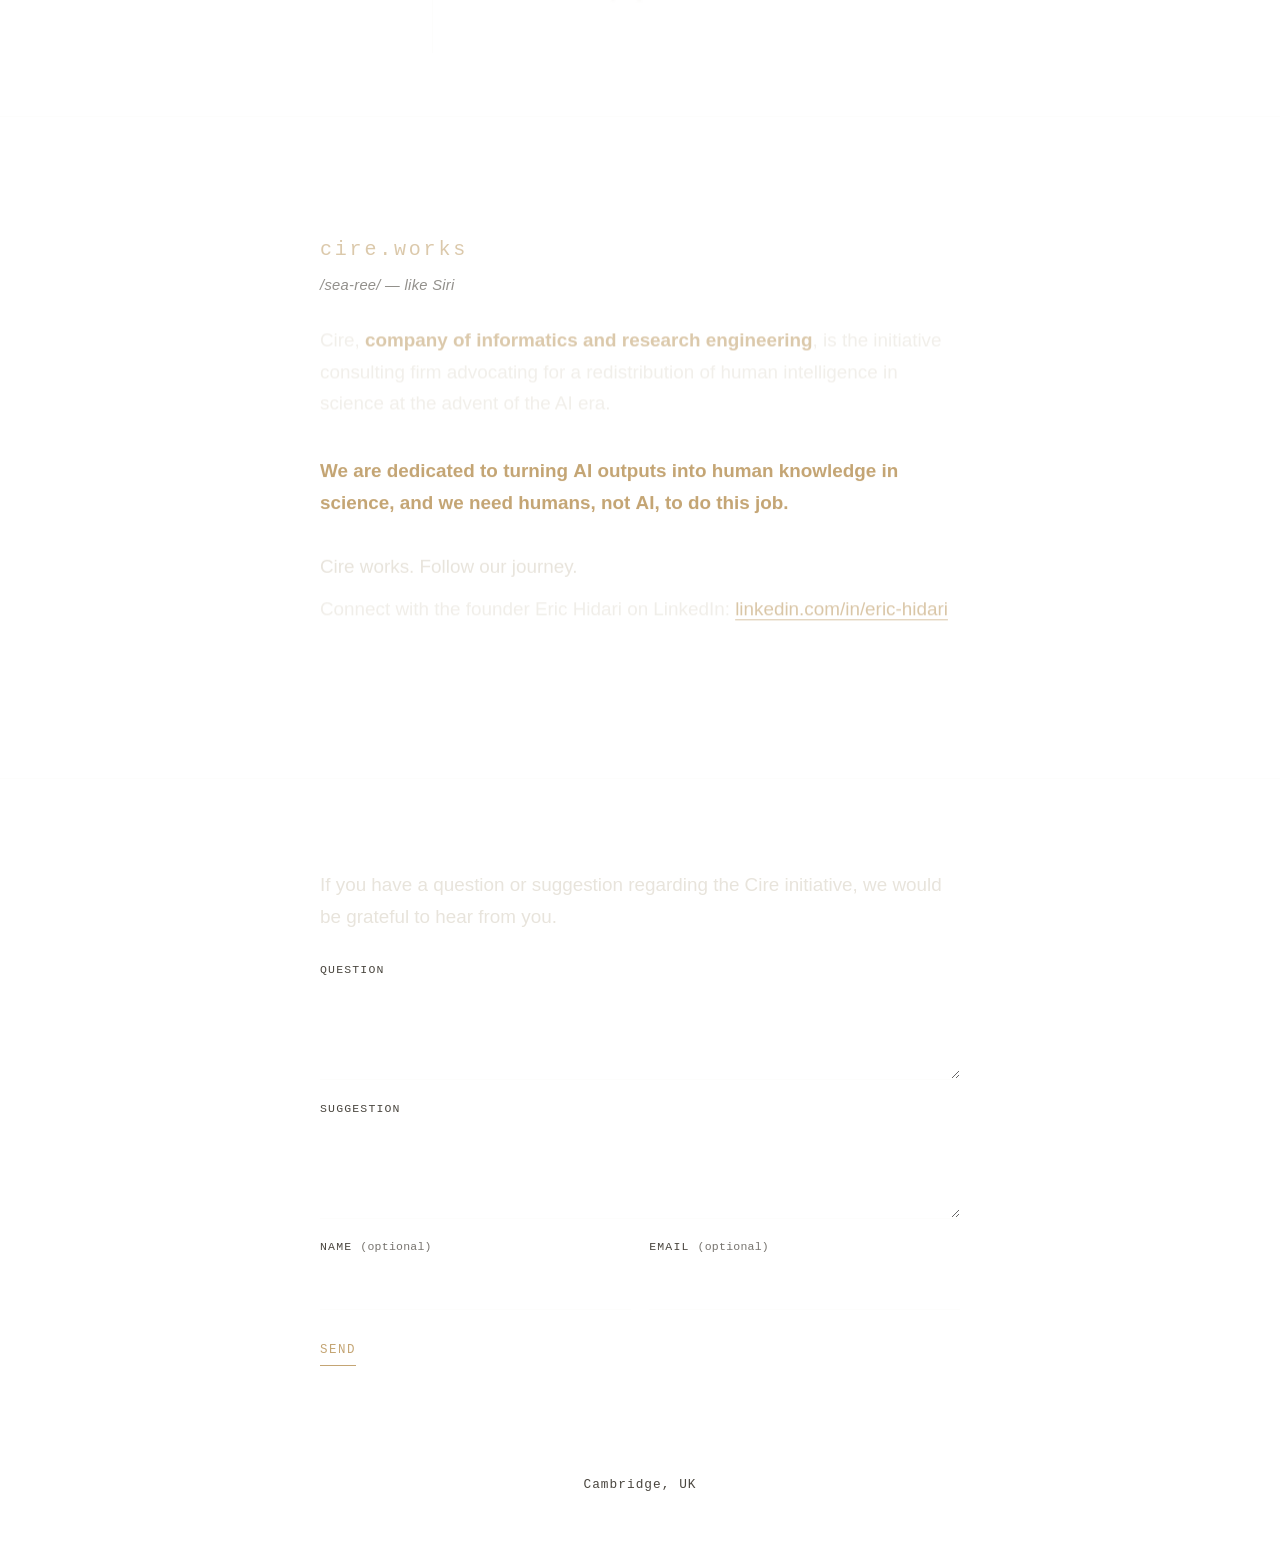
==== commit 857c5db6: "Add pronunciation guide to ending section and adjust styles for improved layout." ====
--- a/index.html
+++ b/index.html
@@ -173,6 +173,7 @@
     <section class="ending" id="ending">
       <div class="ending-inner">
         <p class="ending-mark" data-reveal>cire.works</p>
+        <p class="pronounce" data-reveal>/sea-ree/ — like Siri</p>
         <p class="line" data-reveal>Cire, <span class="full-name">company of informatics and research engineering</span>, is the initiative consulting firm advocating for a redistribution of human intelligence in science at the advent of the AI era.</p>
         <p class="line punch" data-reveal>We are dedicated to turning AI outputs into human knowledge in science, and we need humans, not AI, to do this job.</p>
         <p class="line tagline" data-reveal>Cire works. Follow our journey.</p>
--- a/styles.css
+++ b/styles.css
@@ -701,11 +701,20 @@
 }
 
 .ending-mark {
-  margin: 0 0 1.75rem;
+  margin: 0 0 0.55rem;
   font-family: var(--font-mark);
   font-size: clamp(1.05rem, 2vw, 1.25rem);
   letter-spacing: 0.14em;
   color: var(--accent);
+}
+
+.pronounce {
+  margin: 0 0 1.75rem;
+  font-size: 0.92rem;
+  line-height: 1.4;
+  letter-spacing: 0.02em;
+  color: var(--ink-faint);
+  font-style: italic;
 }
 
 .ending .line.punch {
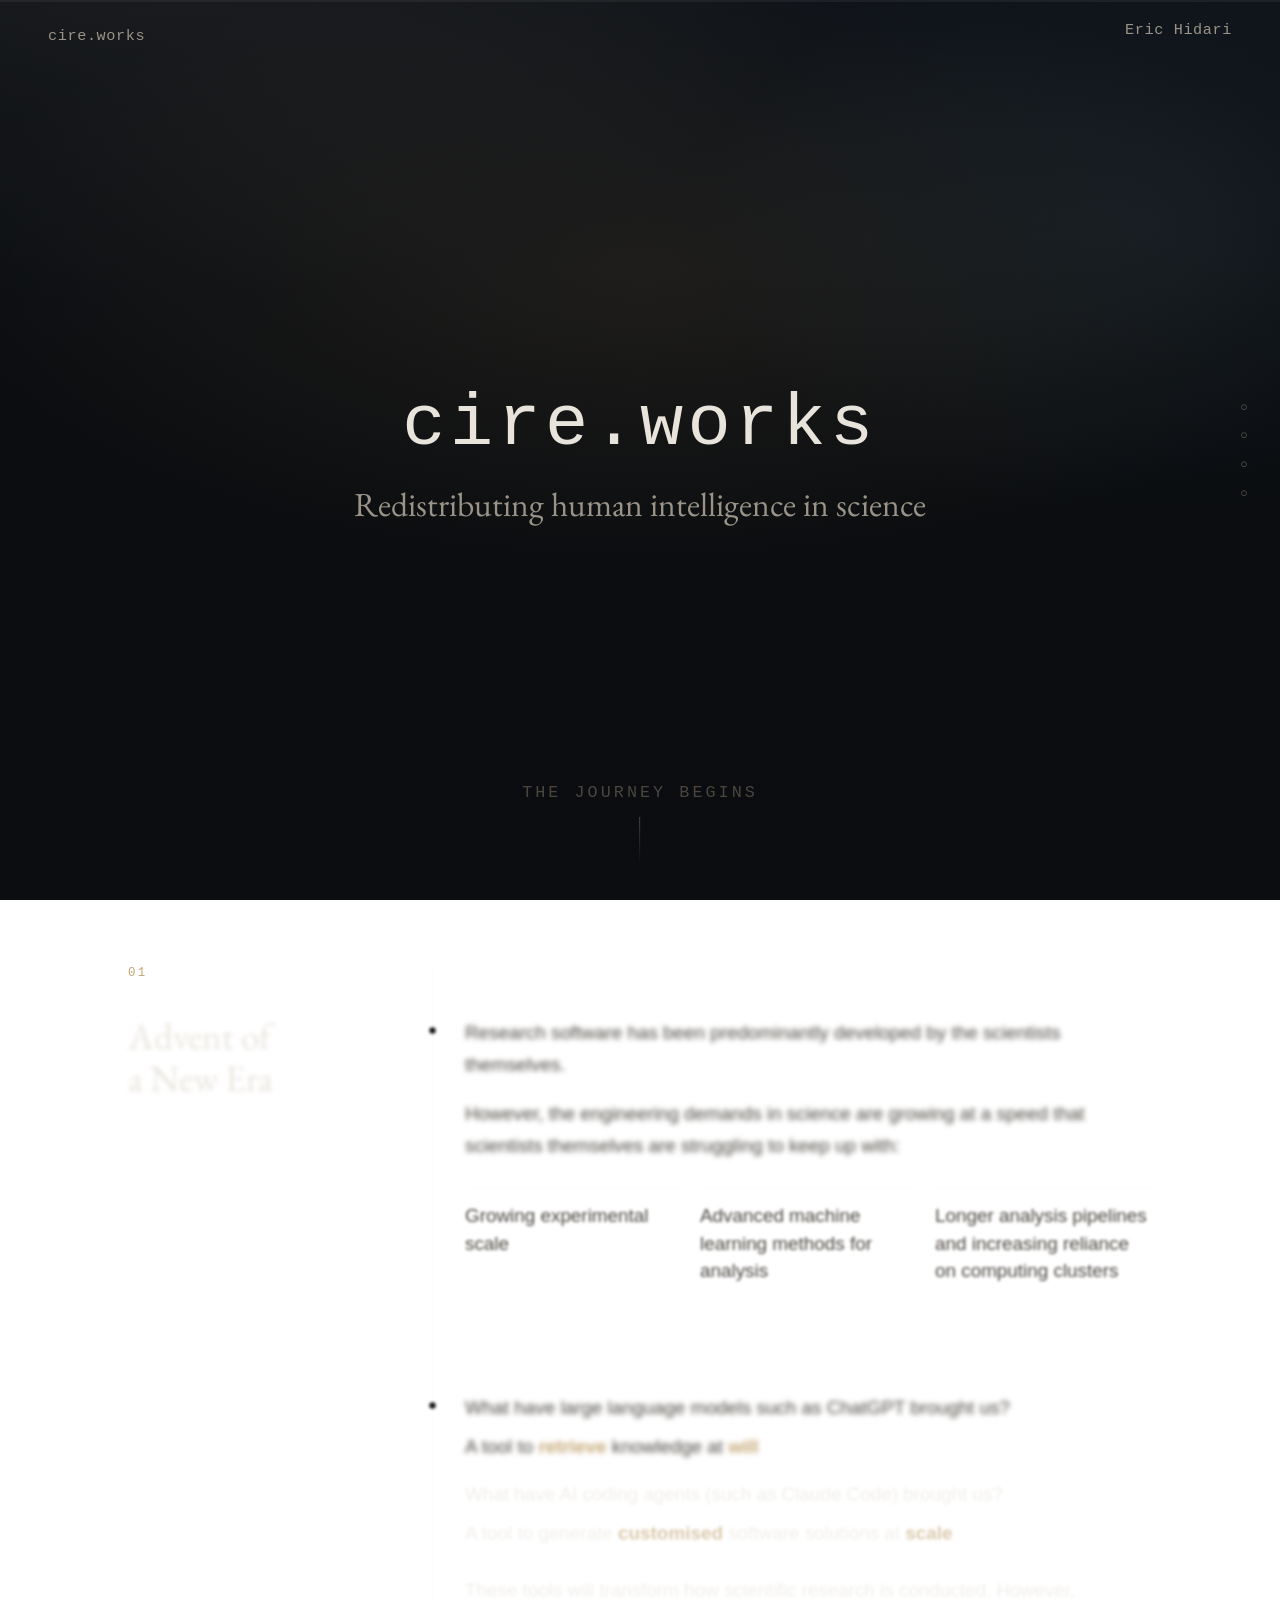
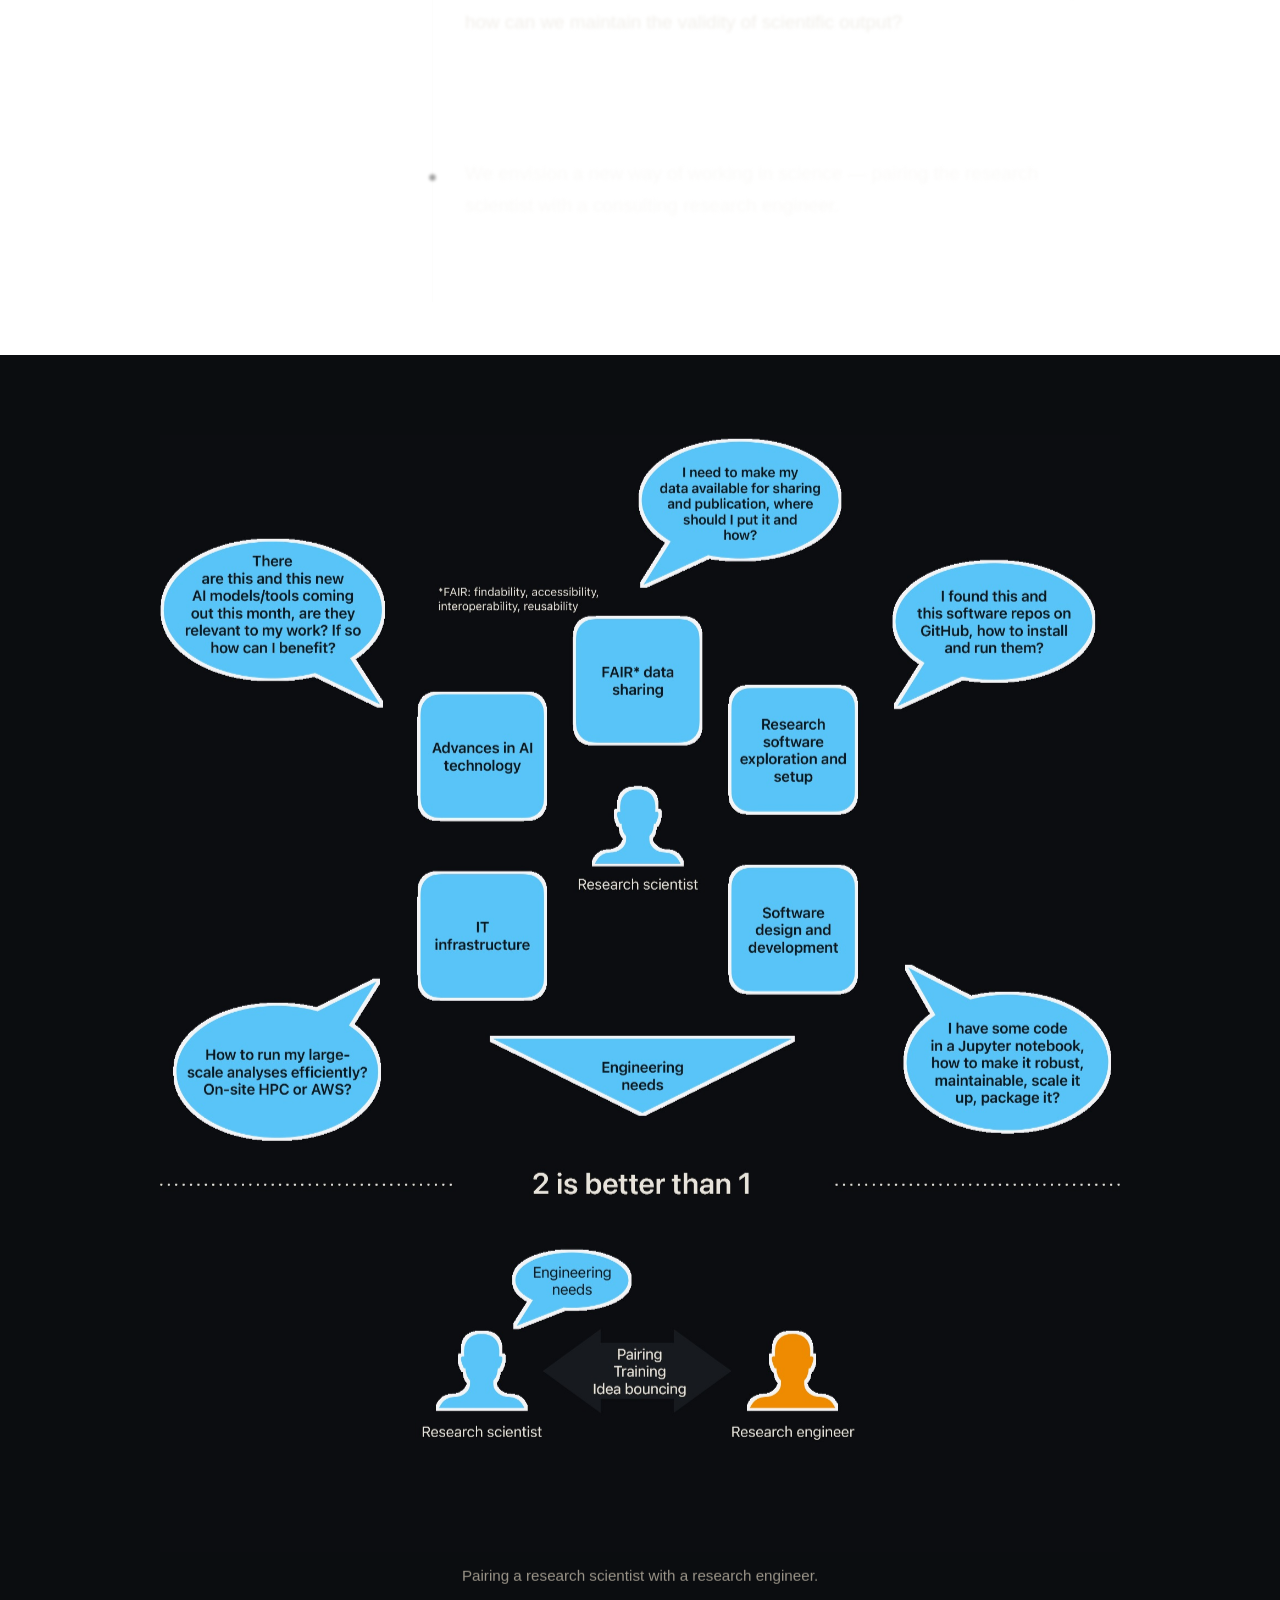
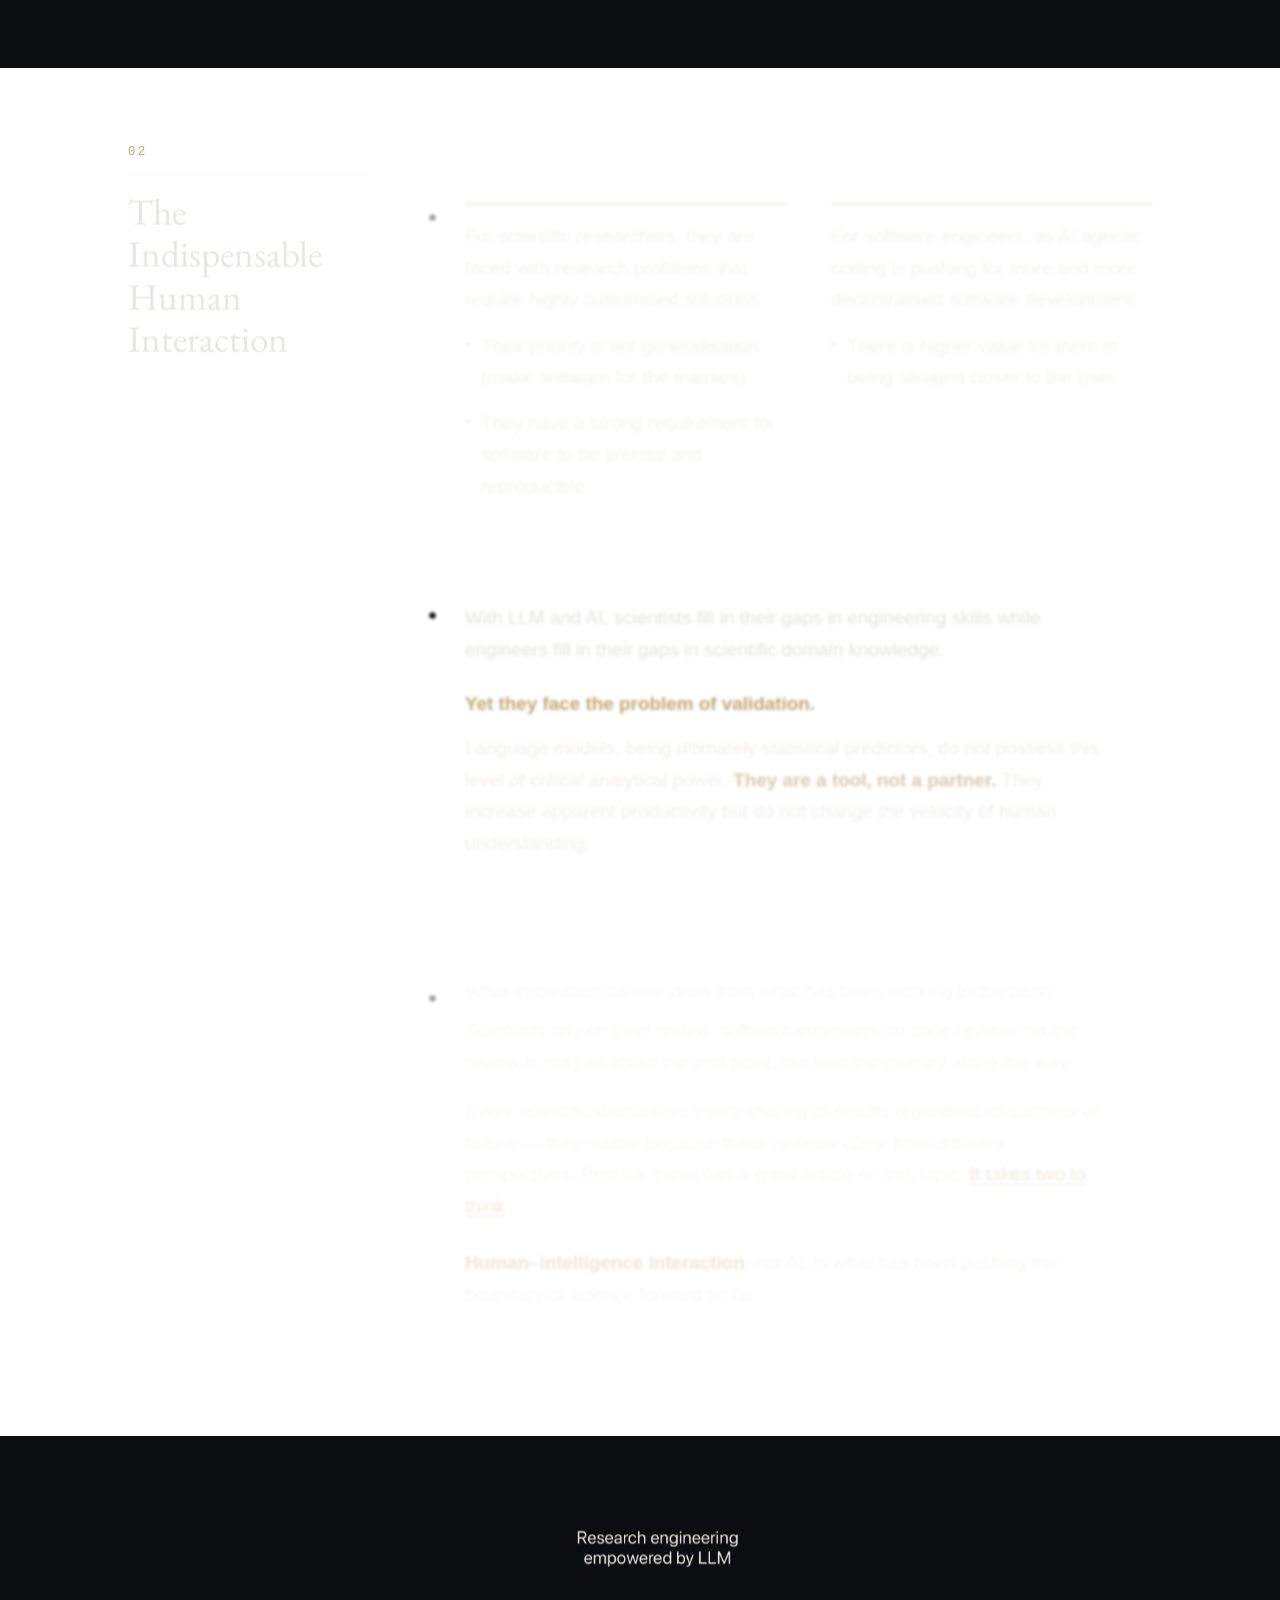
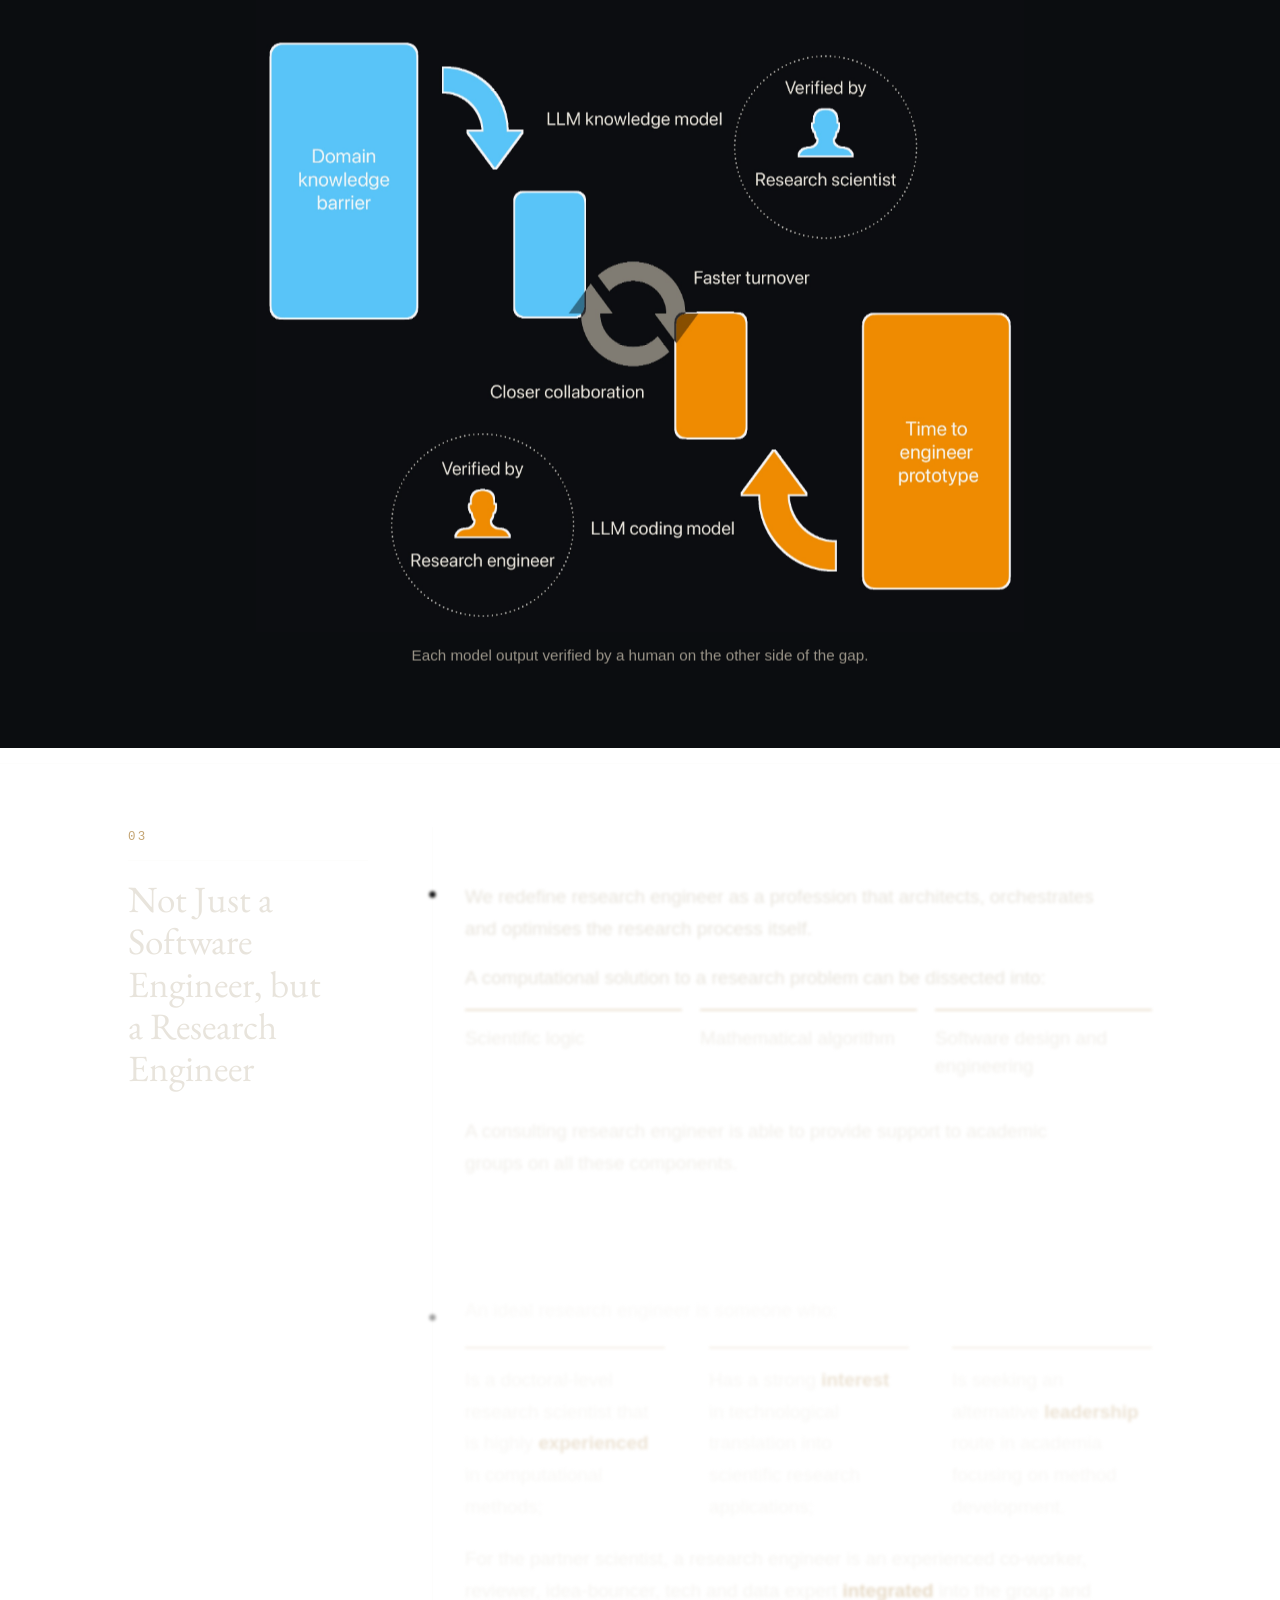
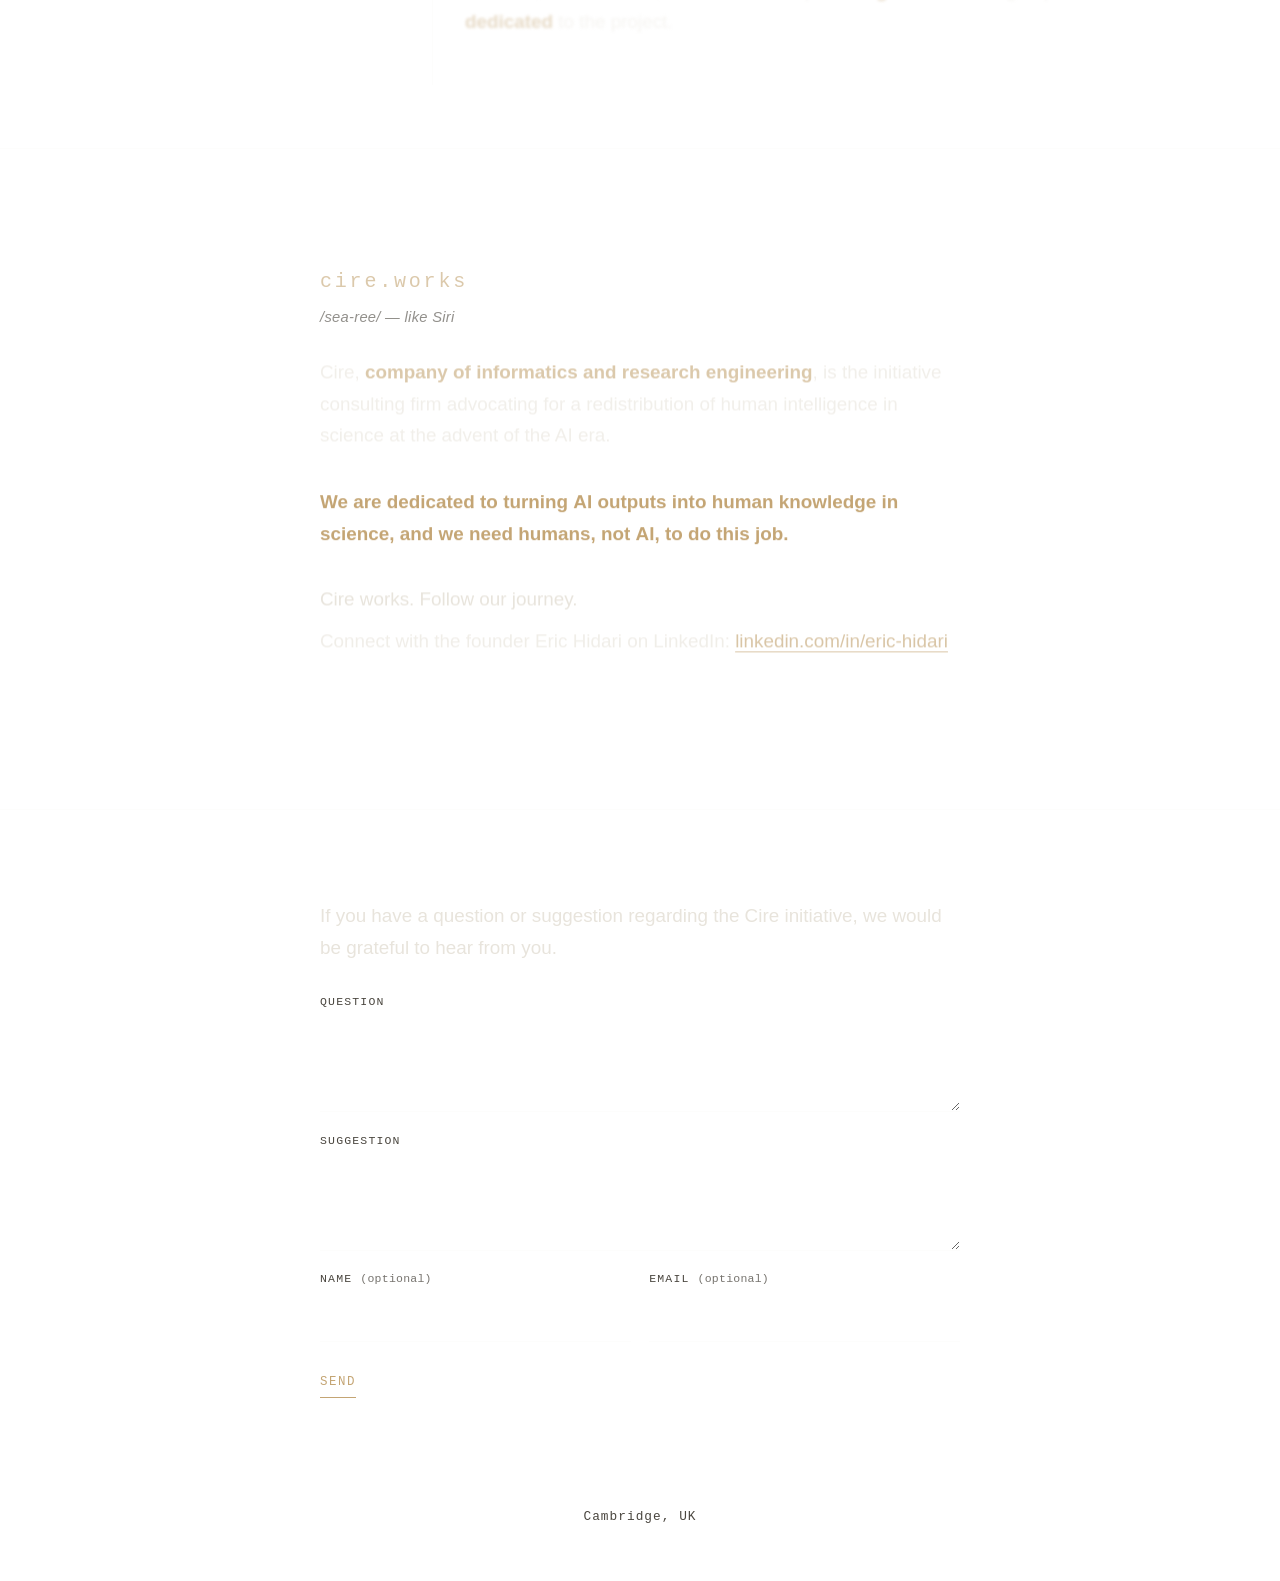
==== commit 87c69213: "Update Cire visual essay and index.html to enhance clarity by adding a question about maintaining th" ====
--- a/index.html
+++ b/index.html
@@ -65,7 +65,7 @@
               <p class="line question">What have AI coding agents (such as Claude Code) brought us?</p>
               <p class="line answer">A tool to generate <strong>customised</strong> software solutions at <strong>scale</strong></p>
             </div>
-            <p class="line bridge" data-reveal>These tools will transform how scientific research is conducted.</p>
+            <p class="line bridge" data-reveal>These tools will transform how scientific research is conducted. However, how can we maintain the validity of scientific output?</p>
           </div>
 
           <div class="beat">
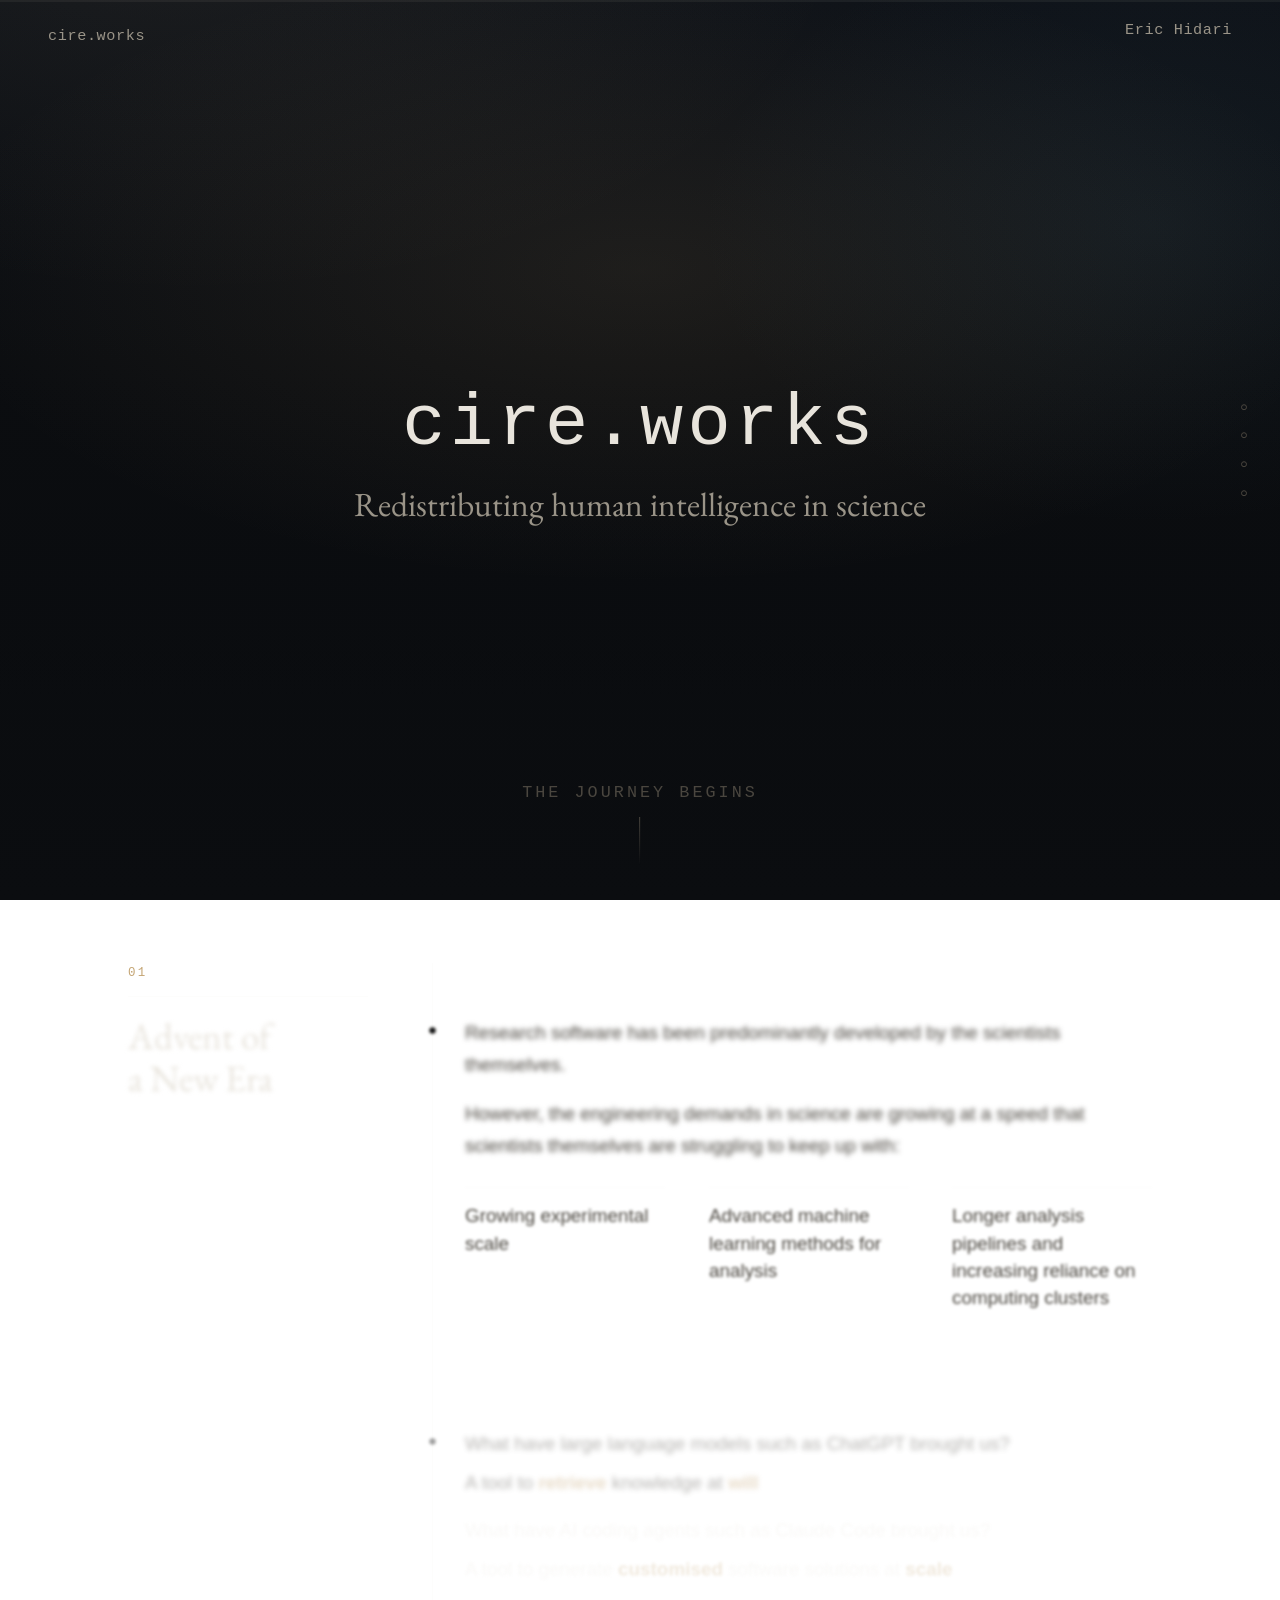
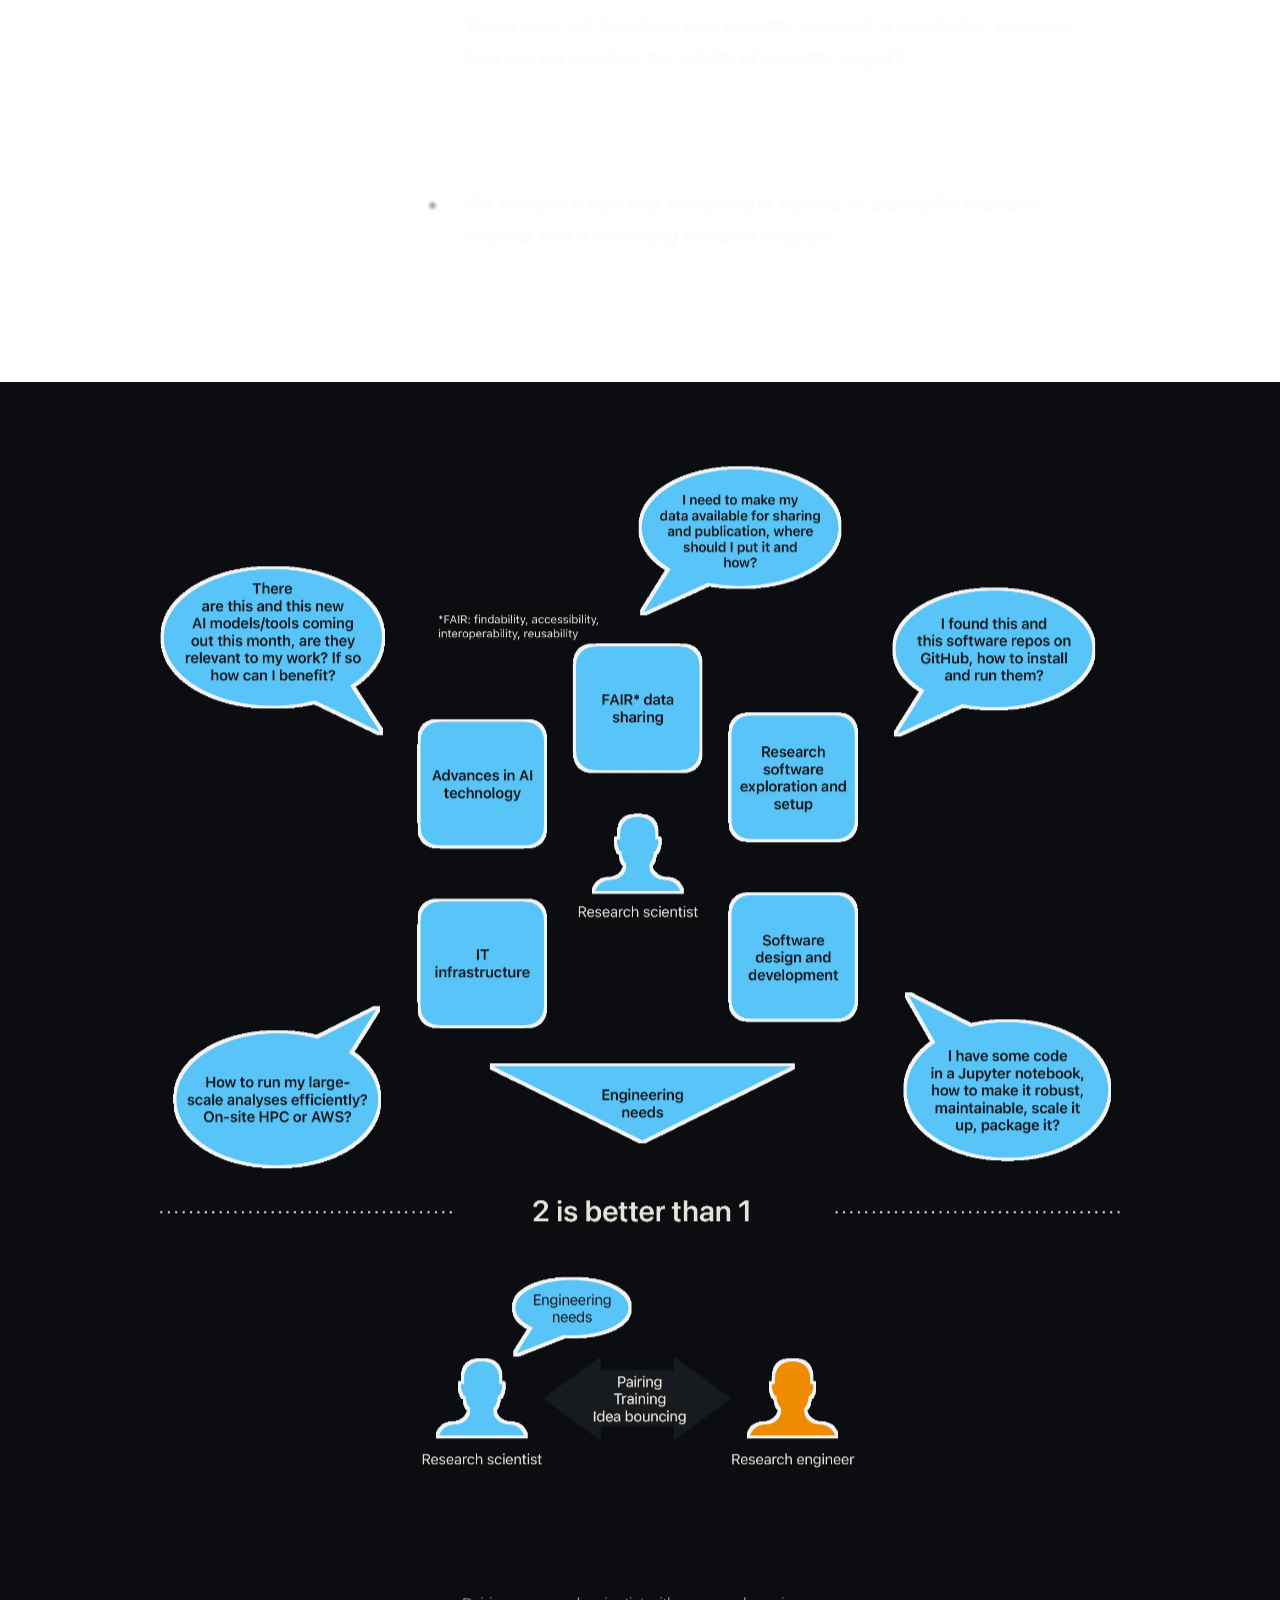
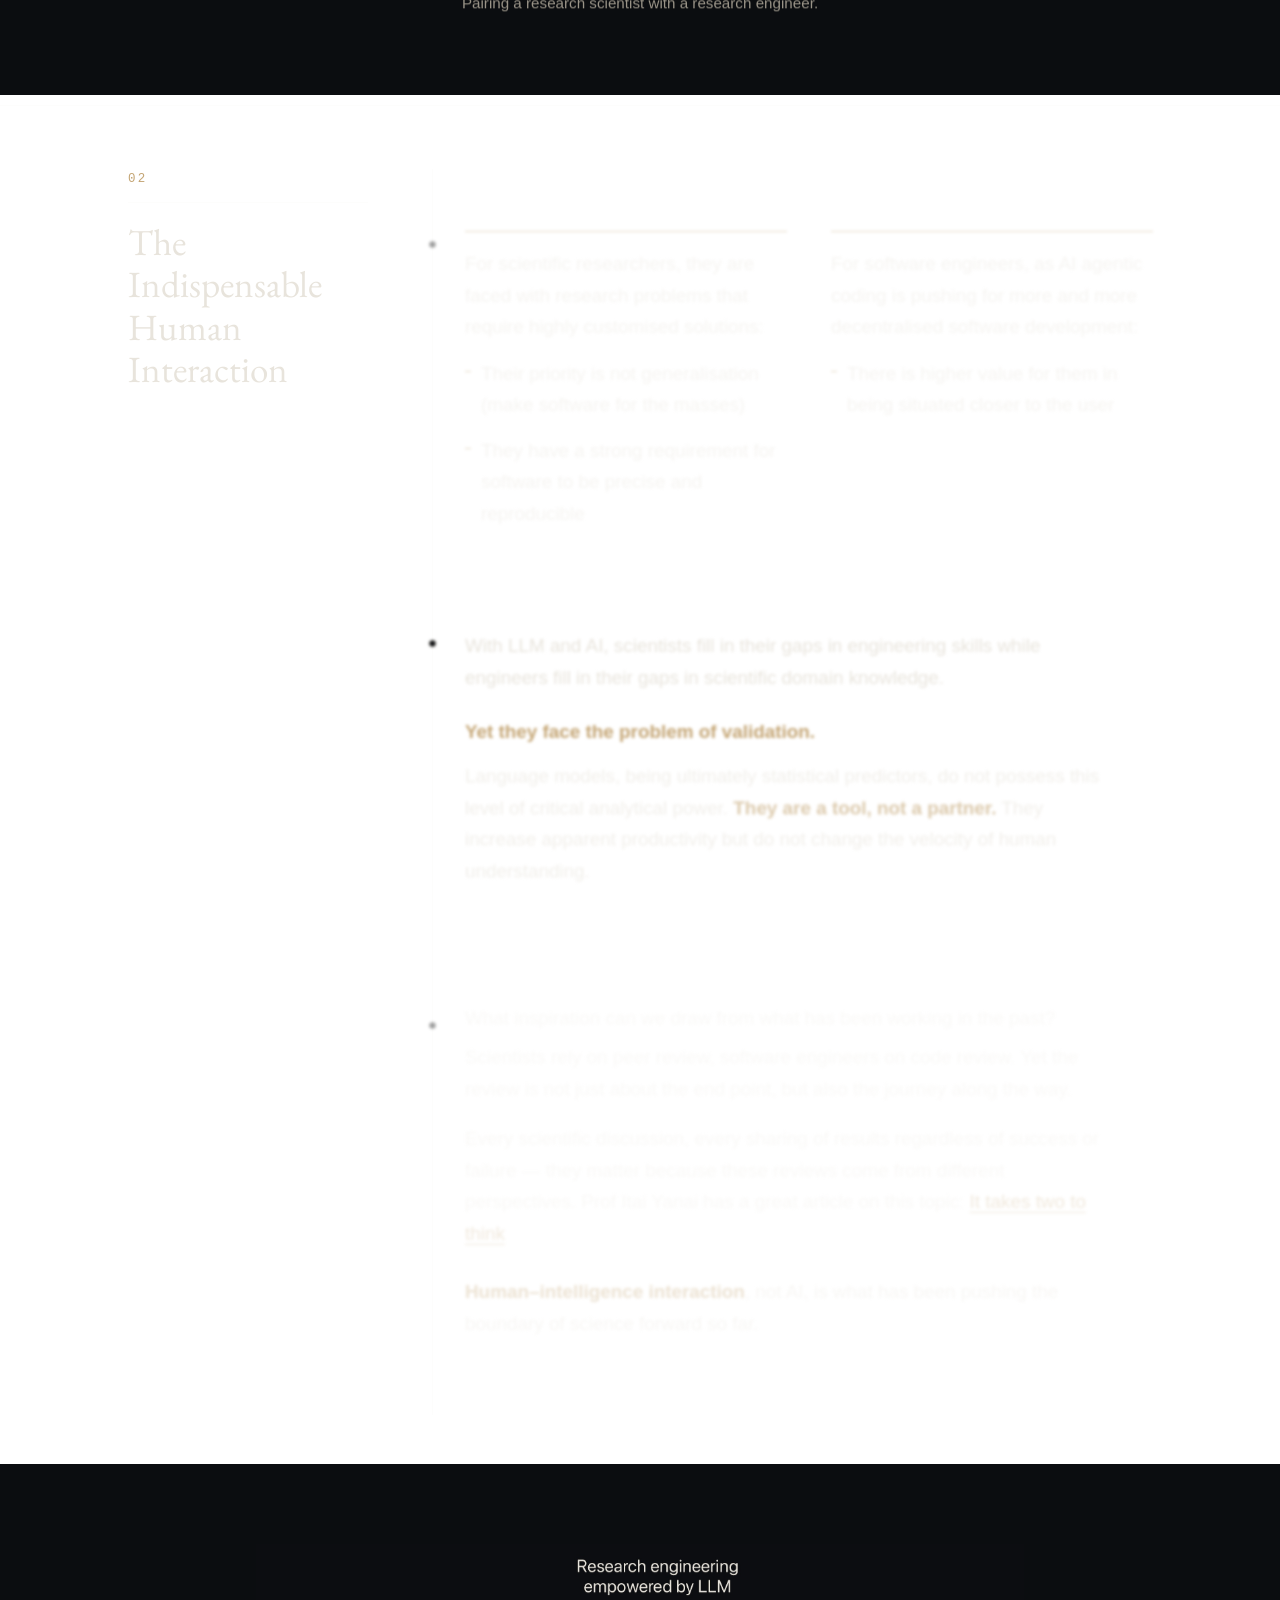
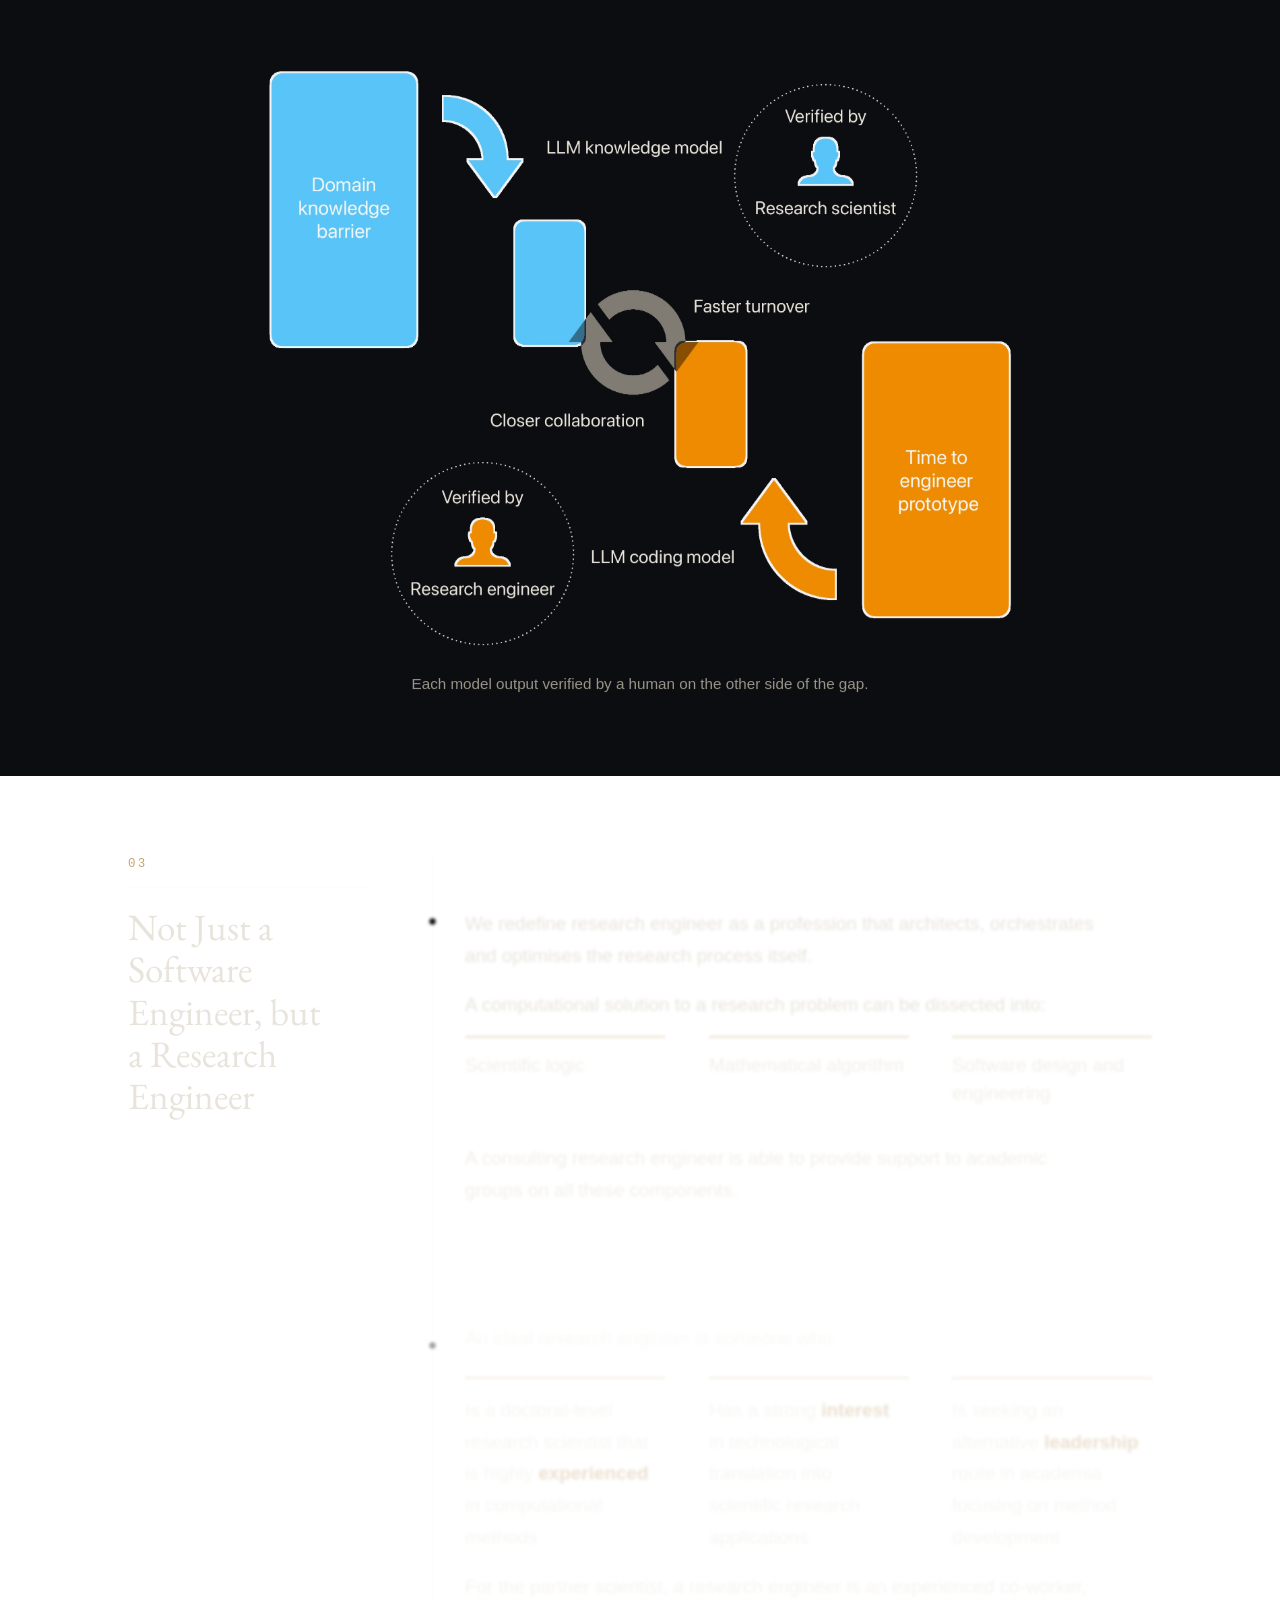
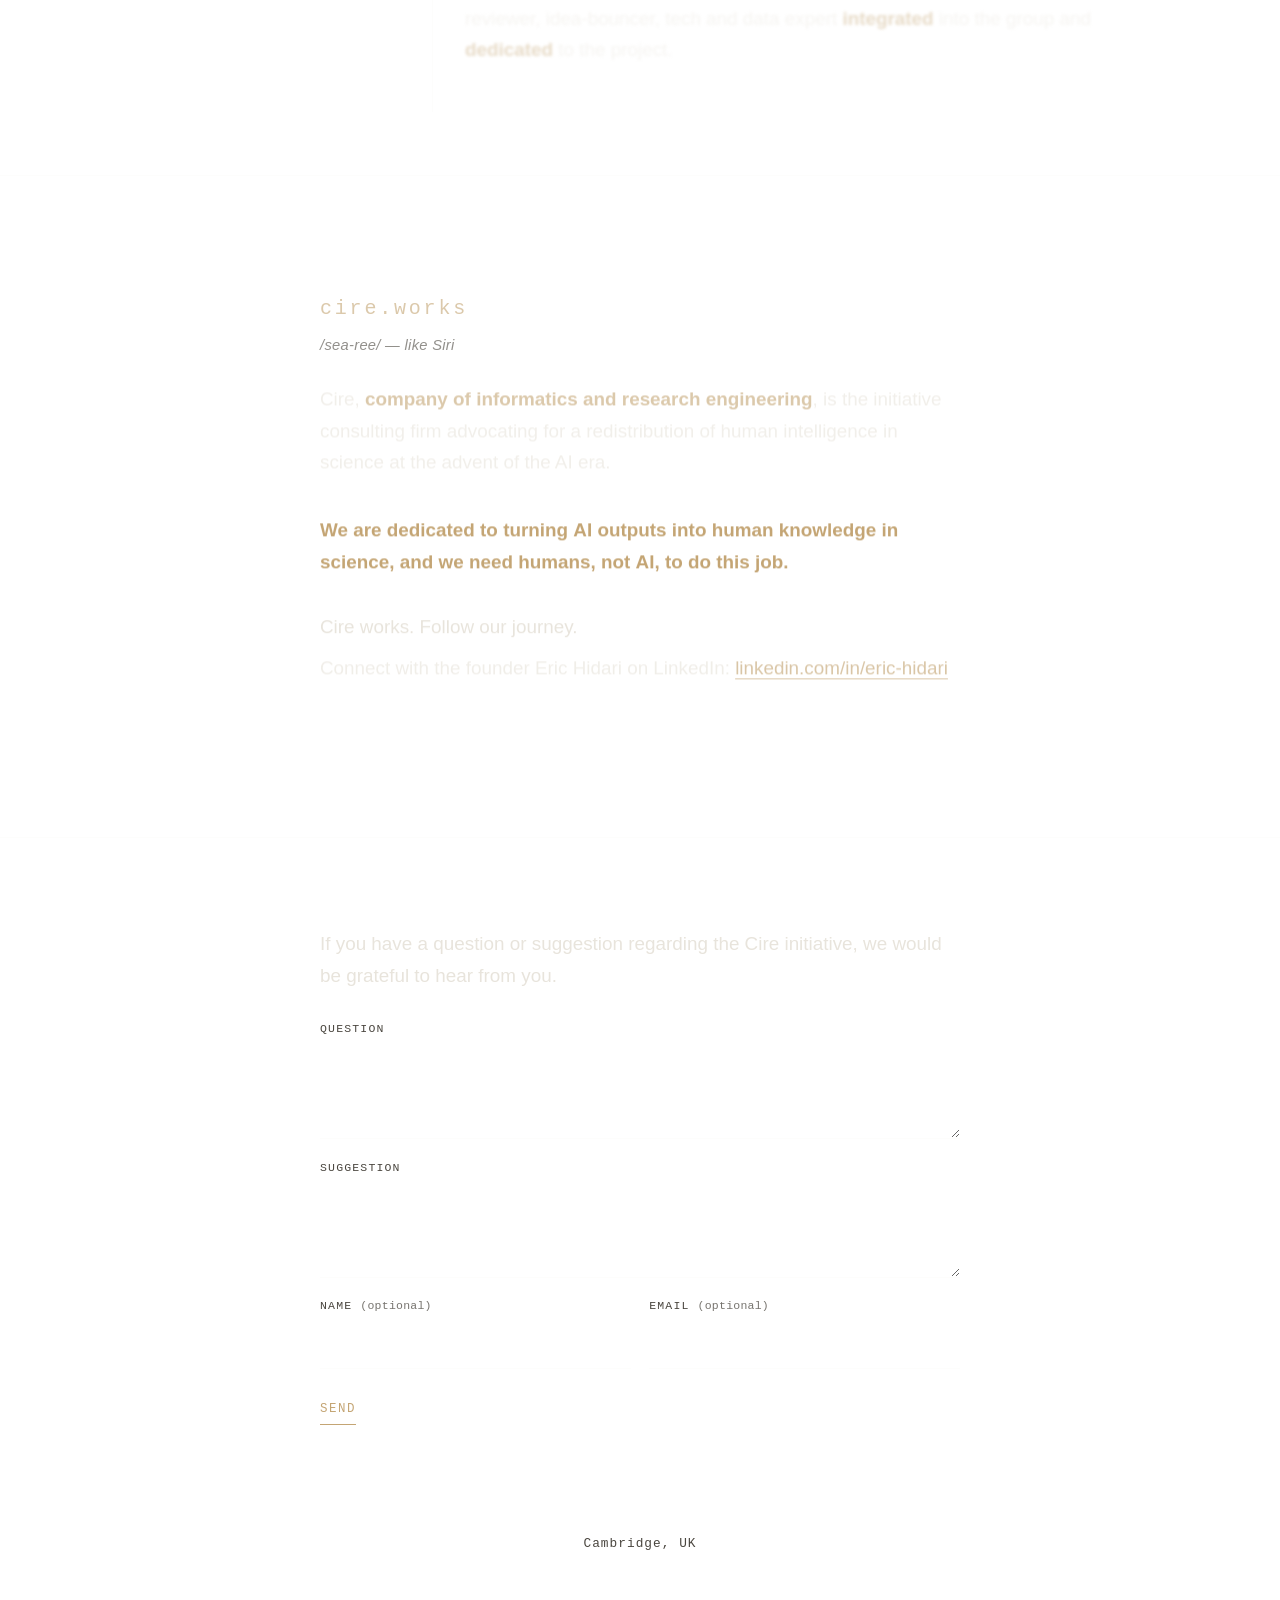
==== commit c4ed6690: "Refactor question formatting in Cire visual essay and index.html for consistency by removing unneces" ====
--- a/index.html
+++ b/index.html
@@ -62,7 +62,7 @@
               <p class="line answer">A tool to <strong>retrieve</strong> knowledge at <strong>will</strong></p>
             </div>
             <div class="qa-pair" data-reveal>
-              <p class="line question">What have AI coding agents (such as Claude Code) brought us?</p>
+              <p class="line question">What have AI coding agents such as Claude Code brought us?</p>
               <p class="line answer">A tool to generate <strong>customised</strong> software solutions at <strong>scale</strong></p>
             </div>
             <p class="line bridge" data-reveal>These tools will transform how scientific research is conducted. However, how can we maintain the validity of scientific output?</p>
@@ -102,7 +102,7 @@
               <div class="parallel-col" data-reveal>
                 <p>For software engineers, as AI agentic coding is pushing for more and more decentralised software development:</p>
                 <ul class="bullet-stack" role="list">
-                  <li>There is higher value for them in being situated closer to the user.</li>
+                  <li>There is higher value for them in being situated closer to the user</li>
                 </ul>
               </div>
             </div>
@@ -154,13 +154,13 @@
             <p class="line" data-reveal>An ideal research engineer is someone who:</p>
             <div class="parallel-block parallel-block--3">
               <div class="parallel-col" data-reveal>
-                <p>Is a doctoral-level research scientist that is highly <strong>experienced</strong> in computational methods;</p>
-              </div>
-              <div class="parallel-col" data-reveal>
-                <p>Has a strong <strong>interest</strong> in technological translation into scientific research applications;</p>
-              </div>
-              <div class="parallel-col" data-reveal>
-                <p>Is seeking an alternative <strong>leadership</strong> route in academia focusing on method development.</p>
+                <p>Is a doctoral-level research scientist that is highly <strong>experienced</strong> in computational methods</p>
+              </div>
+              <div class="parallel-col" data-reveal>
+                <p>Has a strong <strong>interest</strong> in technological translation into scientific research applications</p>
+              </div>
+              <div class="parallel-col" data-reveal>
+                <p>Is seeking an alternative <strong>leadership</strong> route in academia focusing on method development</p>
               </div>
             </div>
             <p class="line" data-reveal>For the partner scientist, a research engineer is an experienced co-worker, reviewer, idea-bouncer, tech and data expert <strong>integrated</strong> into the group and <strong>dedicated</strong> to the project.</p>
--- a/styles.css
+++ b/styles.css
@@ -529,7 +529,7 @@
   padding: 0;
   display: grid;
   grid-template-columns: repeat(3, 1fr);
-  gap: 1.1rem;
+  gap: clamp(1.5rem, 4vw, 2.75rem);
 }
 
 .bullet-row li {
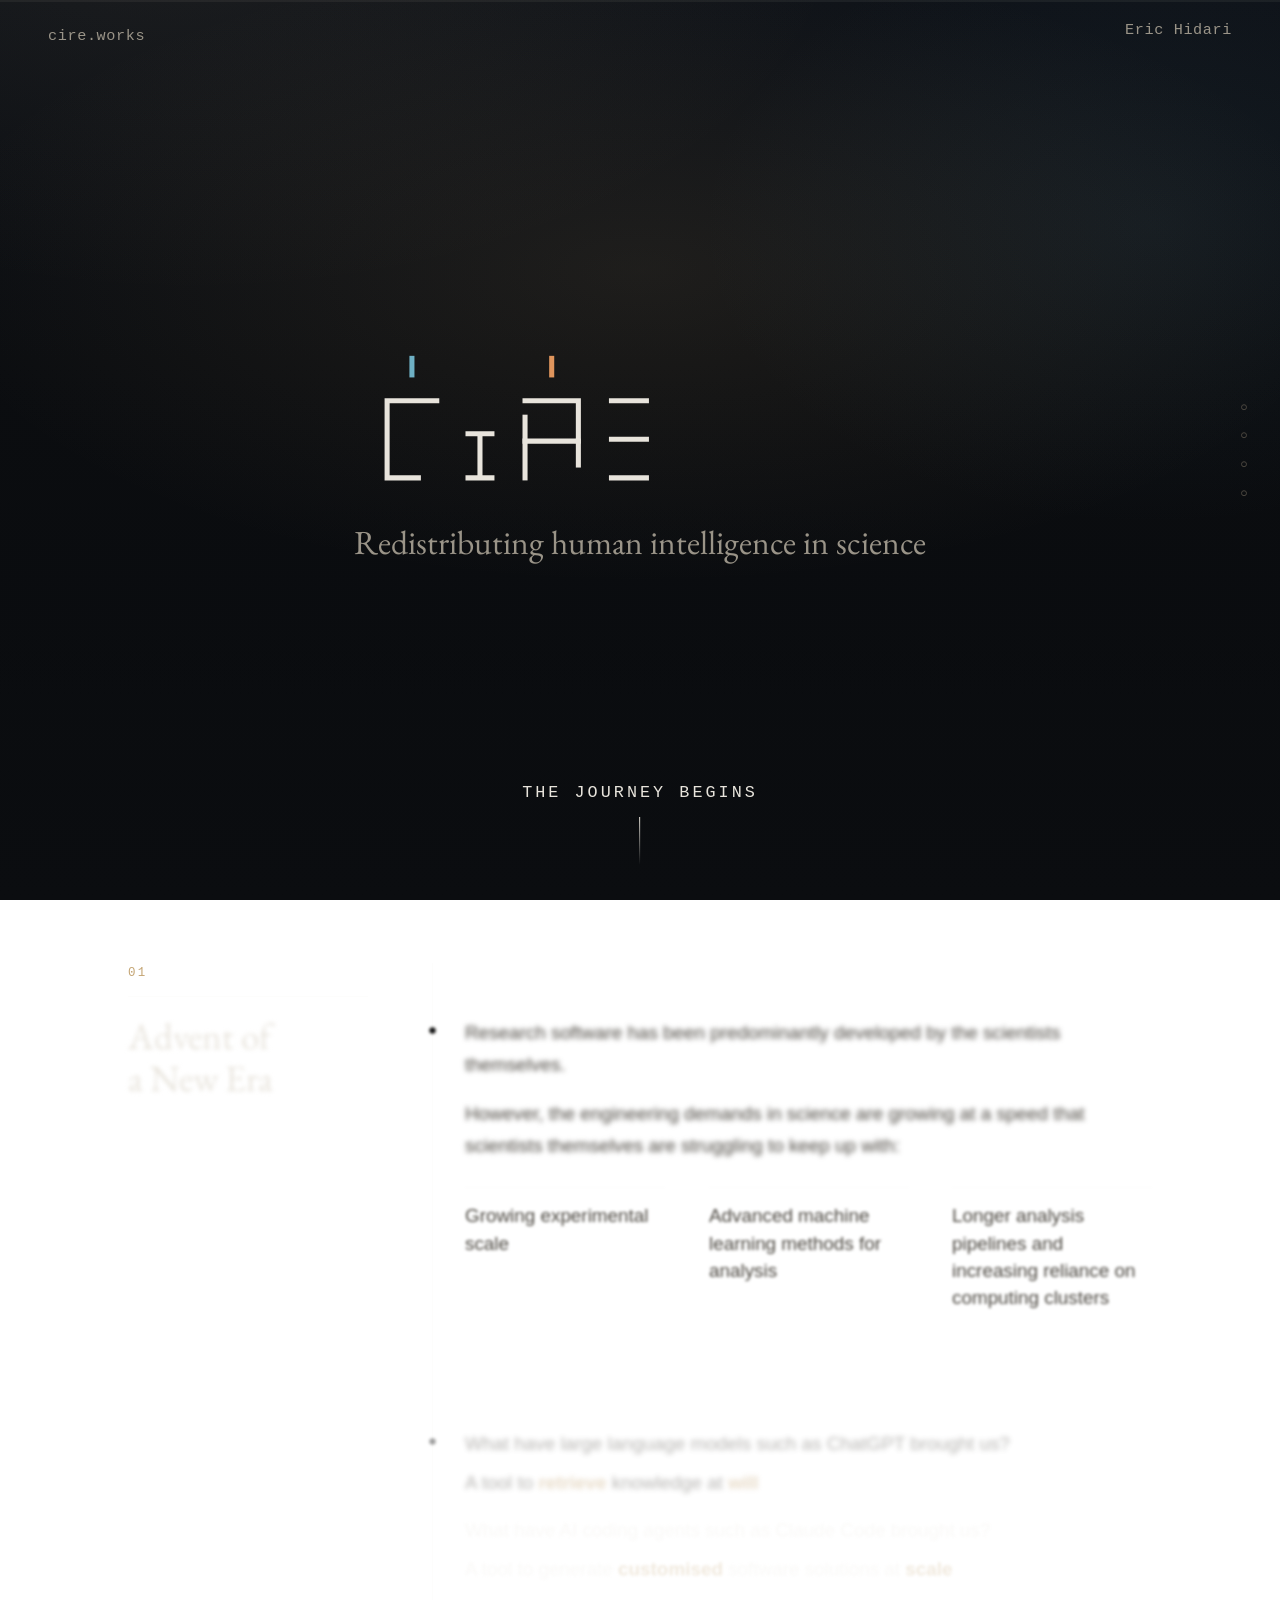
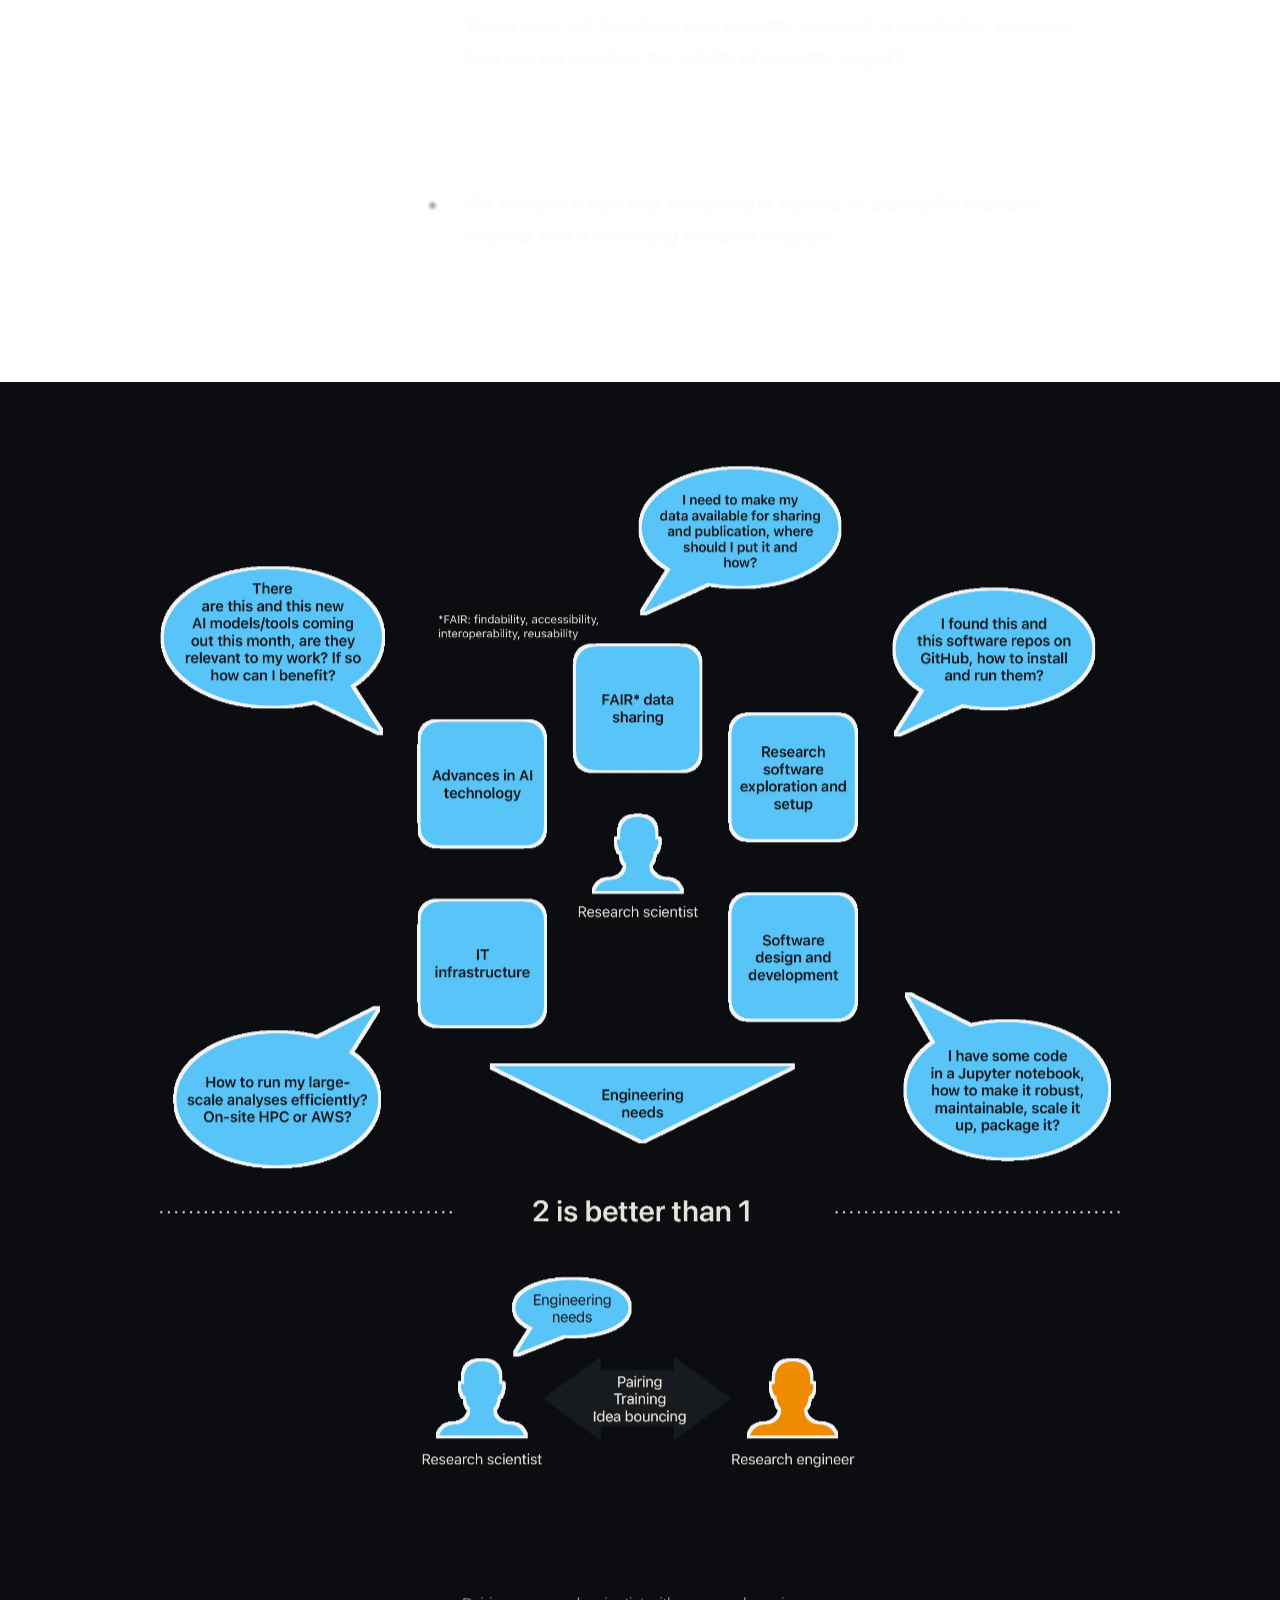
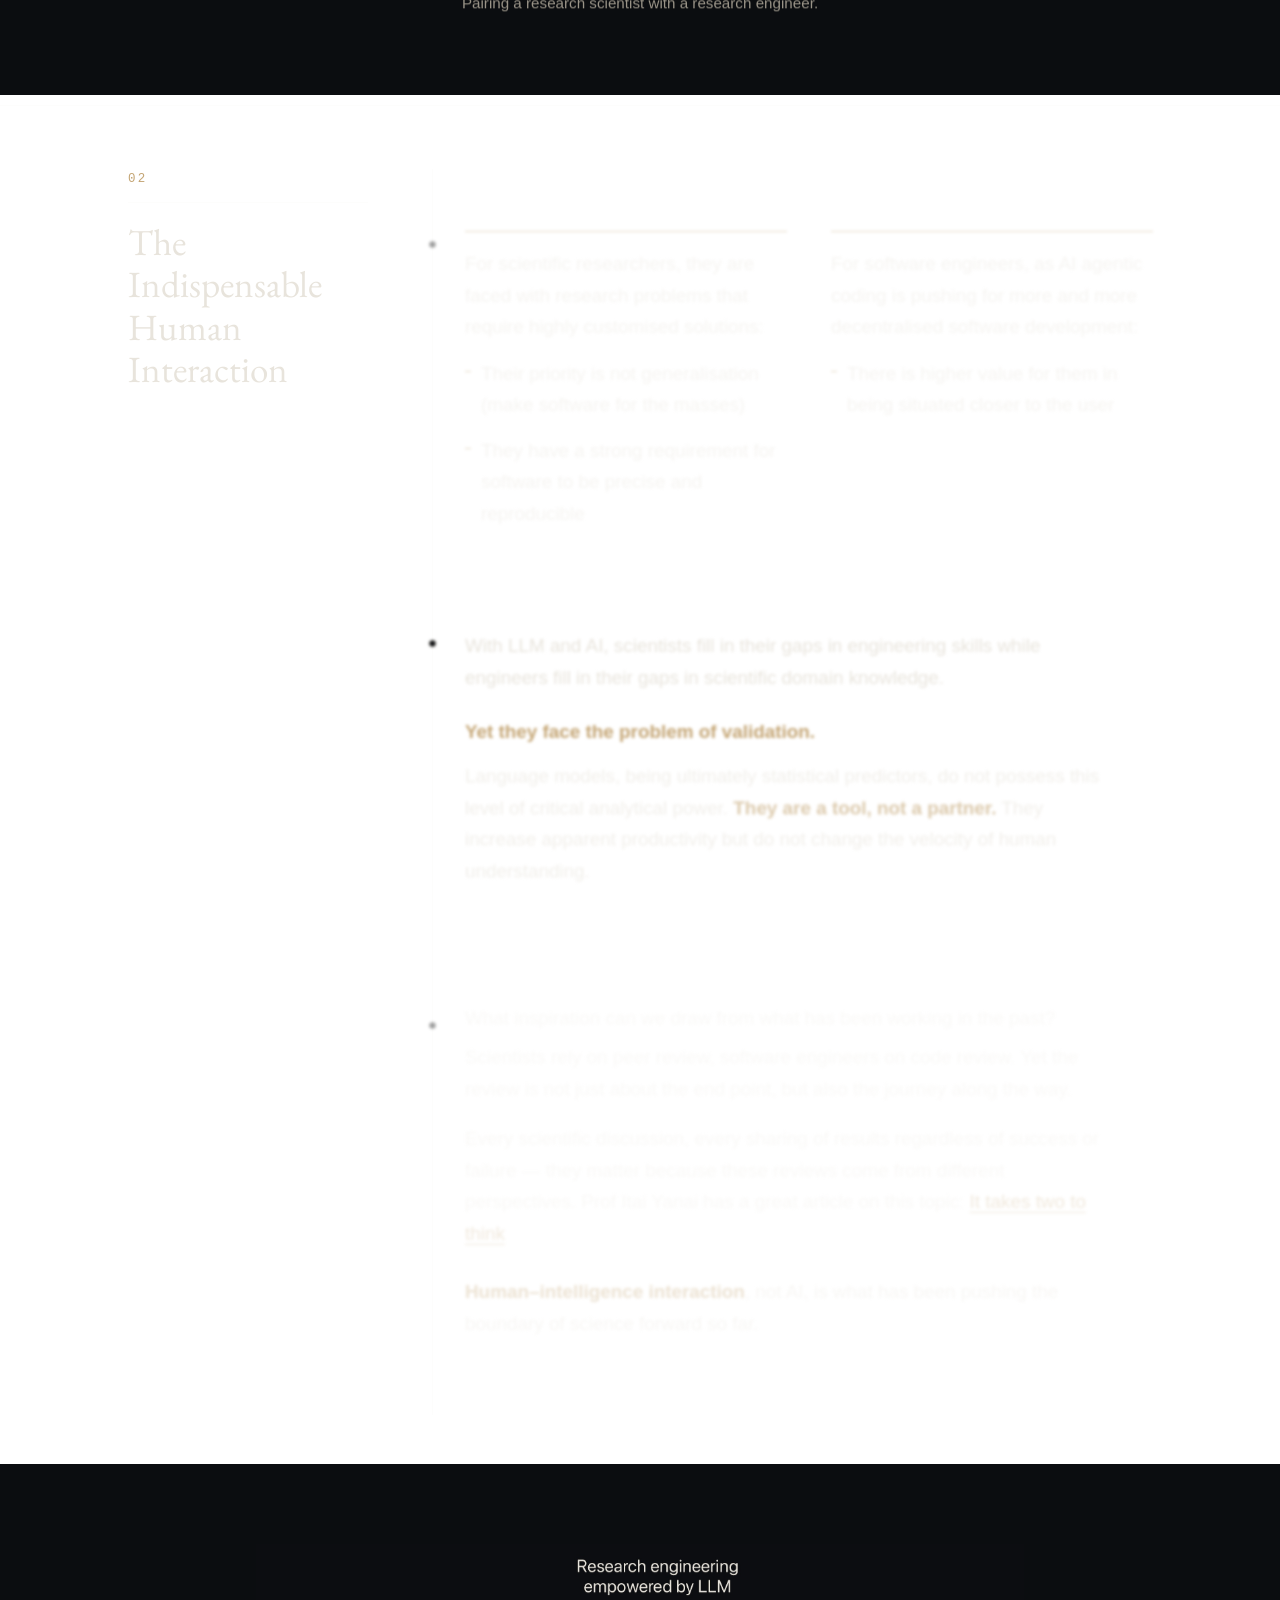
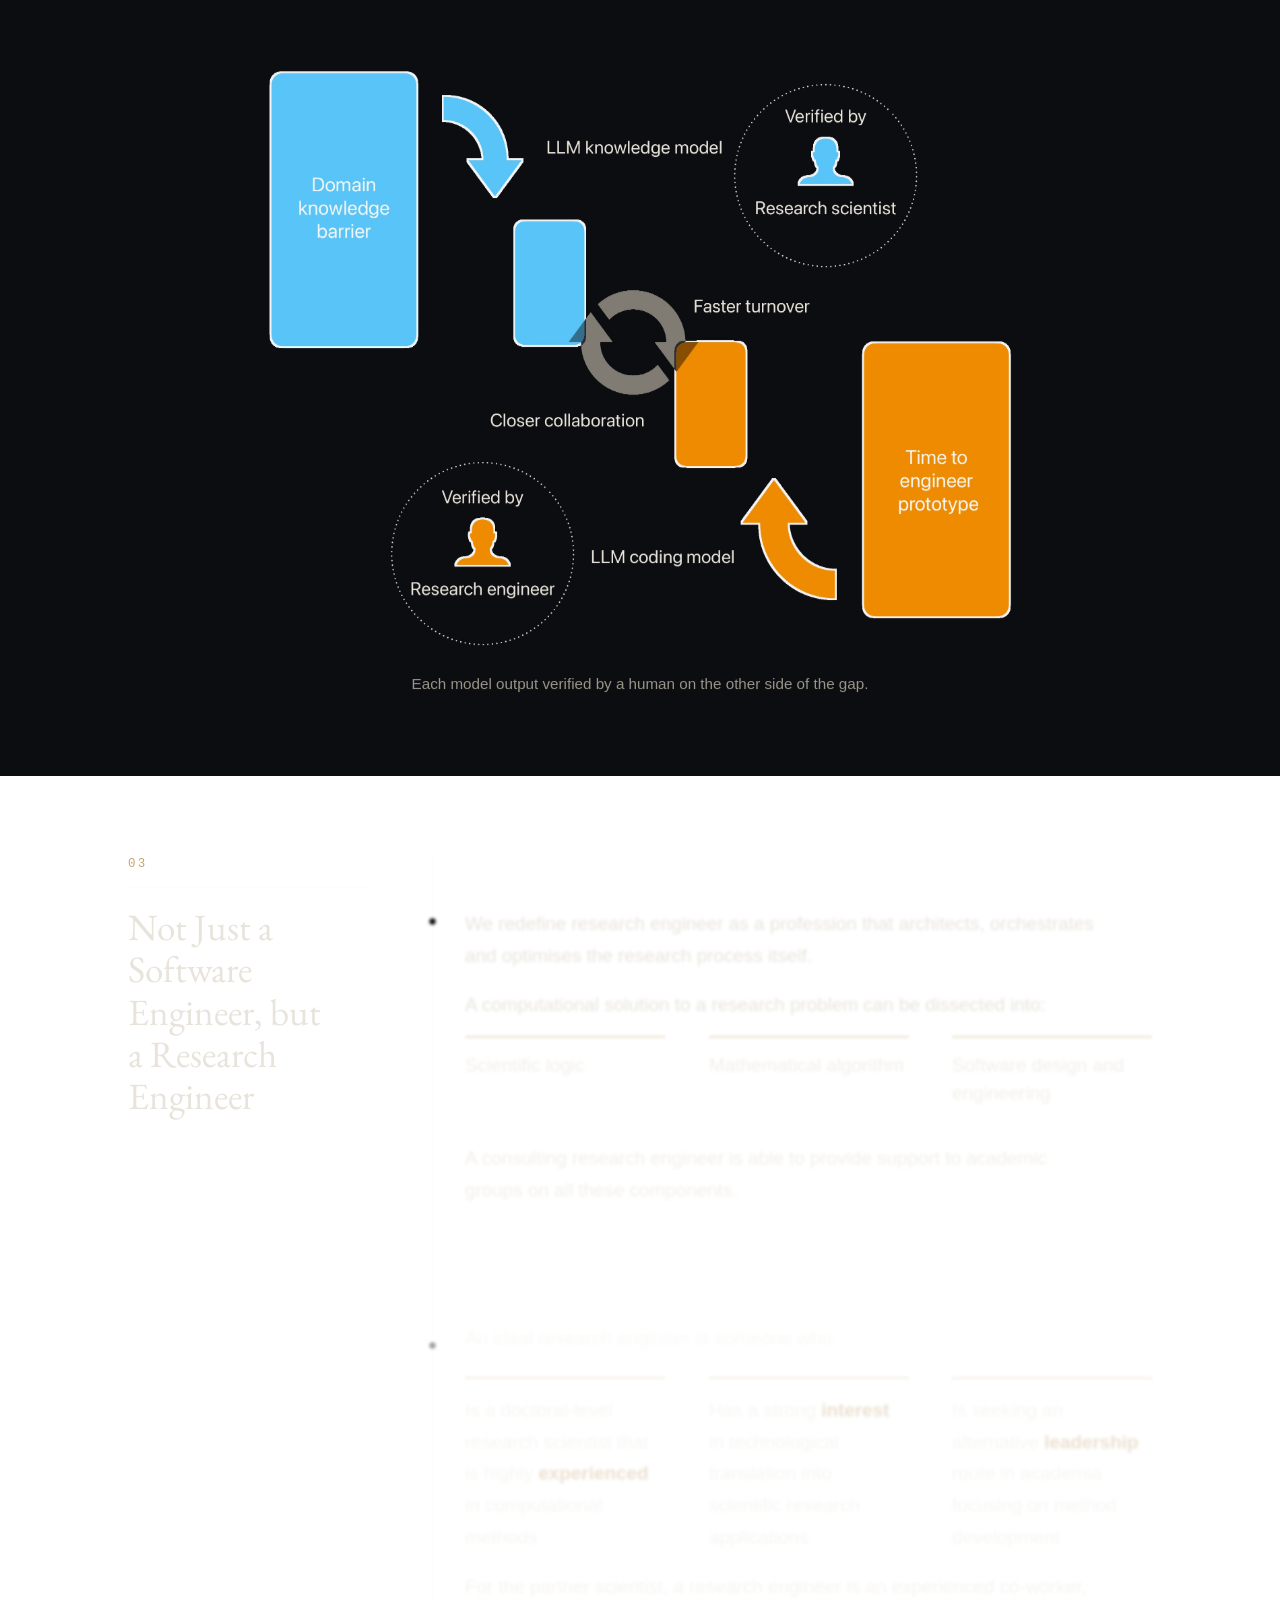
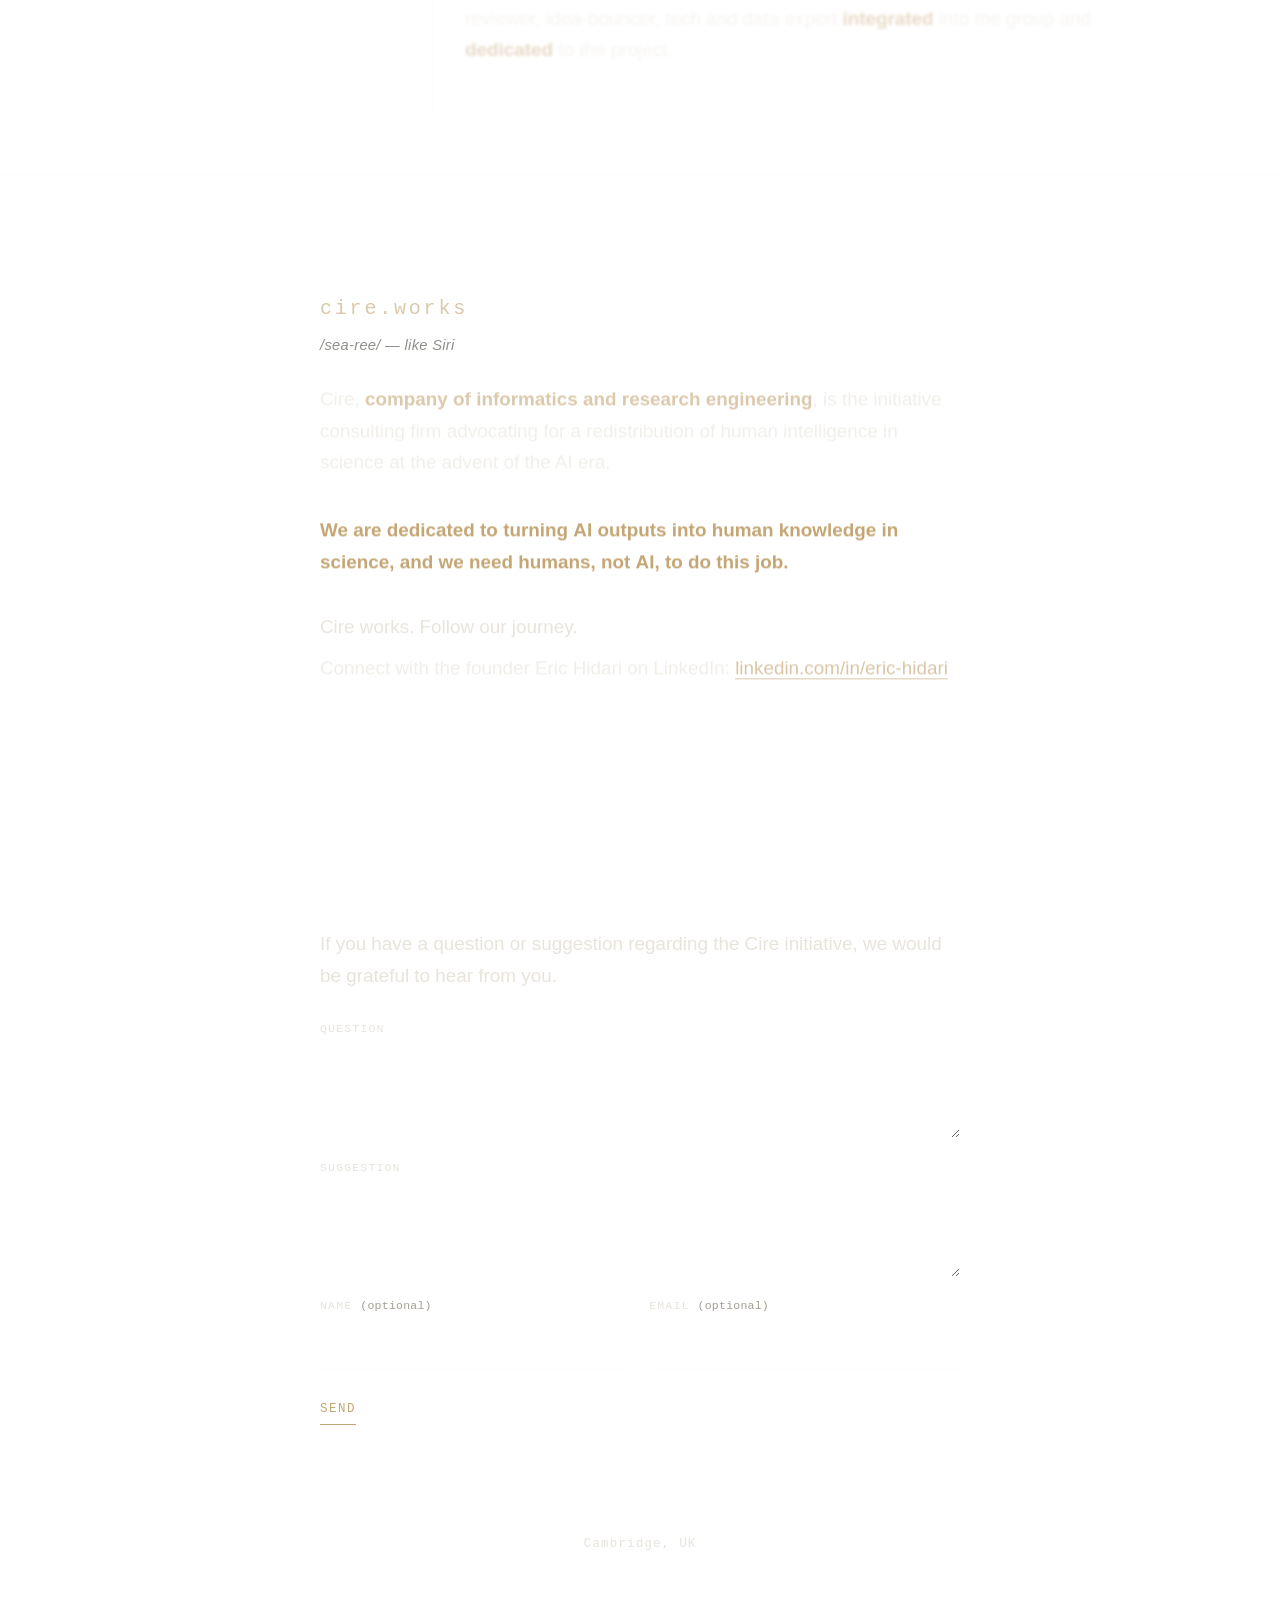
==== commit 284ba95d: "Enhance hero section in index.html by replacing brand mark with an SVG logo and adding a tagline for" ====
--- a/index.html
+++ b/index.html
@@ -30,8 +30,24 @@
     <section class="hero" data-hero>
       <div class="hero-atmosphere" aria-hidden="true"></div>
       <div class="hero-inner">
-        <p class="brand-mark">cire.works</p>
-        <h1>Redistributing human intelligence in science</h1>
+        <h1 class="brand-mark">
+          <span class="visually-hidden">Cire</span>
+          <svg class="brand-mark-logo" viewBox="0 0 348 160" fill="none" aria-hidden="true" focusable="false">
+            <g stroke-width="5.5" stroke-linecap="square" stroke-linejoin="miter">
+              <path class="cire-head cire-head--sci" d="M63 8 V26" />
+              <path class="cire-head cire-head--eng" d="M215 8 V26" />
+              <g class="cire-body" stroke="currentColor">
+                <path d="M90 54 H36 V138 H70" />
+                <path d="M124 90 H150 M137 90 V138 M124 138 H150" />
+                <path d="M186 54 H244 V98 H186" />
+                <path d="M186 72 V138" />
+                <path d="M244 98 V124" />
+                <path d="M280 54 H318 M280 96 H318 M280 138 H318" />
+              </g>
+            </g>
+          </svg>
+        </h1>
+        <p class="hero-tagline">Redistributing human intelligence in science</p>
       </div>
       <div class="hero-cue" aria-hidden="true"><span>THE JOURNEY BEGINS</span><i></i></div>
     </section>
--- a/styles.css
+++ b/styles.css
@@ -4,6 +4,8 @@
   --ink-muted: #9a9488;
   --ink-faint: #4a463f;
   --accent: #c4a574;
+  --logo-sci: #6eb0c4;
+  --logo-eng: #e0955c;
   --line: rgba(232, 228, 220, 0.1);
   /* mark = UI chrome · body = Arial · titles / hero = Garamond */
   --font-mark: "Courier New", Courier, monospace;
@@ -103,9 +105,6 @@
 
 .brand {
   position: relative;
-}
-
-.brand {
   pointer-events: auto;
   font-family: var(--font-mark);
   font-size: 0.95rem;
@@ -233,11 +232,11 @@
 }
 
 .js-motion .brand-mark,
-.js-motion .hero h1 {
+.js-motion .hero-tagline {
   animation: hero-in 1.2s var(--ease) both;
 }
 
-.js-motion .hero h1 {
+.js-motion .hero-tagline {
   animation-delay: 0.18s;
 }
 
@@ -246,20 +245,23 @@
   to { opacity: 1; transform: none; }
 }
 
-.js-motion .brand-mark {
-  letter-spacing: calc(0.06em + var(--out, 0) * 0.05em);
-}
-
 .brand-mark {
   margin: 0 0 1.4rem;
-  font-family: var(--font-mark);
-  font-size: clamp(2.4rem, 8vw, 4.5rem);
-  line-height: 1;
-  letter-spacing: 0.06em;
   color: var(--ink);
-}
-
-.hero h1 {
+  line-height: 0;
+}
+
+.brand-mark-logo {
+  display: block;
+  width: min(20rem, 78vw);
+  height: auto;
+}
+
+.brand-mark-logo .cire-head--sci { stroke: var(--logo-sci); }
+.brand-mark-logo .cire-head--eng { stroke: var(--logo-eng); }
+.brand-mark-logo .cire-body { stroke: var(--ink); }
+
+.hero-tagline {
   margin: 0;
   font-family: var(--font-title);
   font-size: clamp(1.45rem, 3.2vw, 2.1rem);
@@ -269,6 +271,18 @@
   color: var(--ink-muted);
 }
 
+.visually-hidden {
+  position: absolute;
+  width: 1px;
+  height: 1px;
+  padding: 0;
+  margin: -1px;
+  overflow: hidden;
+  clip: rect(0, 0, 0, 0);
+  white-space: nowrap;
+  border: 0;
+}
+
 .hero-cue {
   position: absolute;
   bottom: 2.2rem;
@@ -281,7 +295,7 @@
   font-size: clamp(0.85rem, 1.6vw, 1.05rem);
   letter-spacing: 0.18em;
   text-transform: uppercase;
-  color: var(--ink-faint);
+  color: var(--ink);
   white-space: nowrap;
 }
 
@@ -292,7 +306,7 @@
 .hero-cue i {
   width: 1px;
   height: 3rem;
-  background: linear-gradient(180deg, var(--ink-faint), transparent);
+  background: linear-gradient(180deg, var(--ink), transparent);
   animation: cue 2.4s ease-in-out infinite;
   transform-origin: 50% 0;
 }
@@ -777,15 +791,15 @@
   font-size: 0.72rem;
   letter-spacing: 0.1em;
   text-transform: uppercase;
-  color: var(--ink-faint);
+  color: var(--ink);
 }
 
 .ask-label em {
   font-style: normal;
   text-transform: none;
   letter-spacing: 0.02em;
-  color: var(--ink-faint);
-  opacity: 0.75;
+  color: var(--ink-muted);
+  opacity: 0.9;
 }
 
 .ask-form input,
@@ -874,7 +888,7 @@
   font-family: var(--font-mark);
   font-size: 0.8rem;
   letter-spacing: 0.08em;
-  color: var(--ink-faint);
+  color: var(--ink);
 }
 
 /* RESPONSIVE */
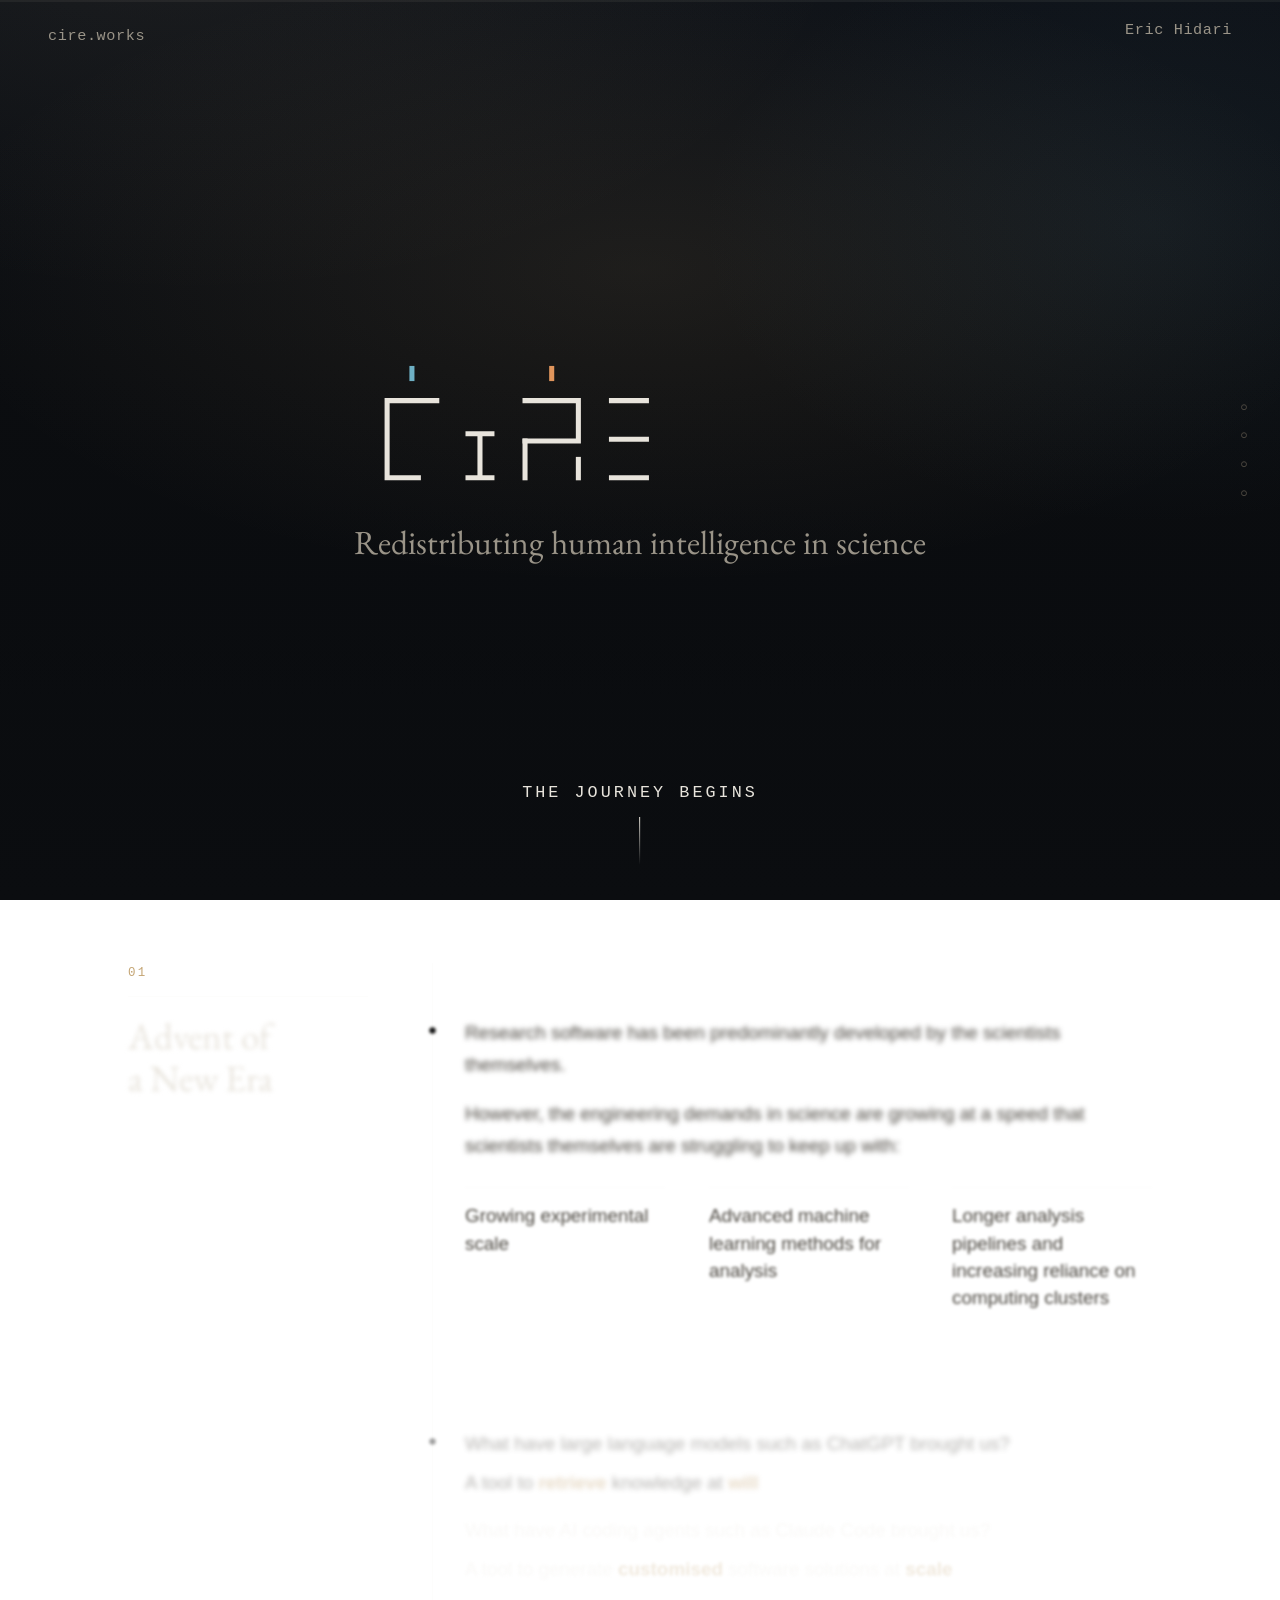
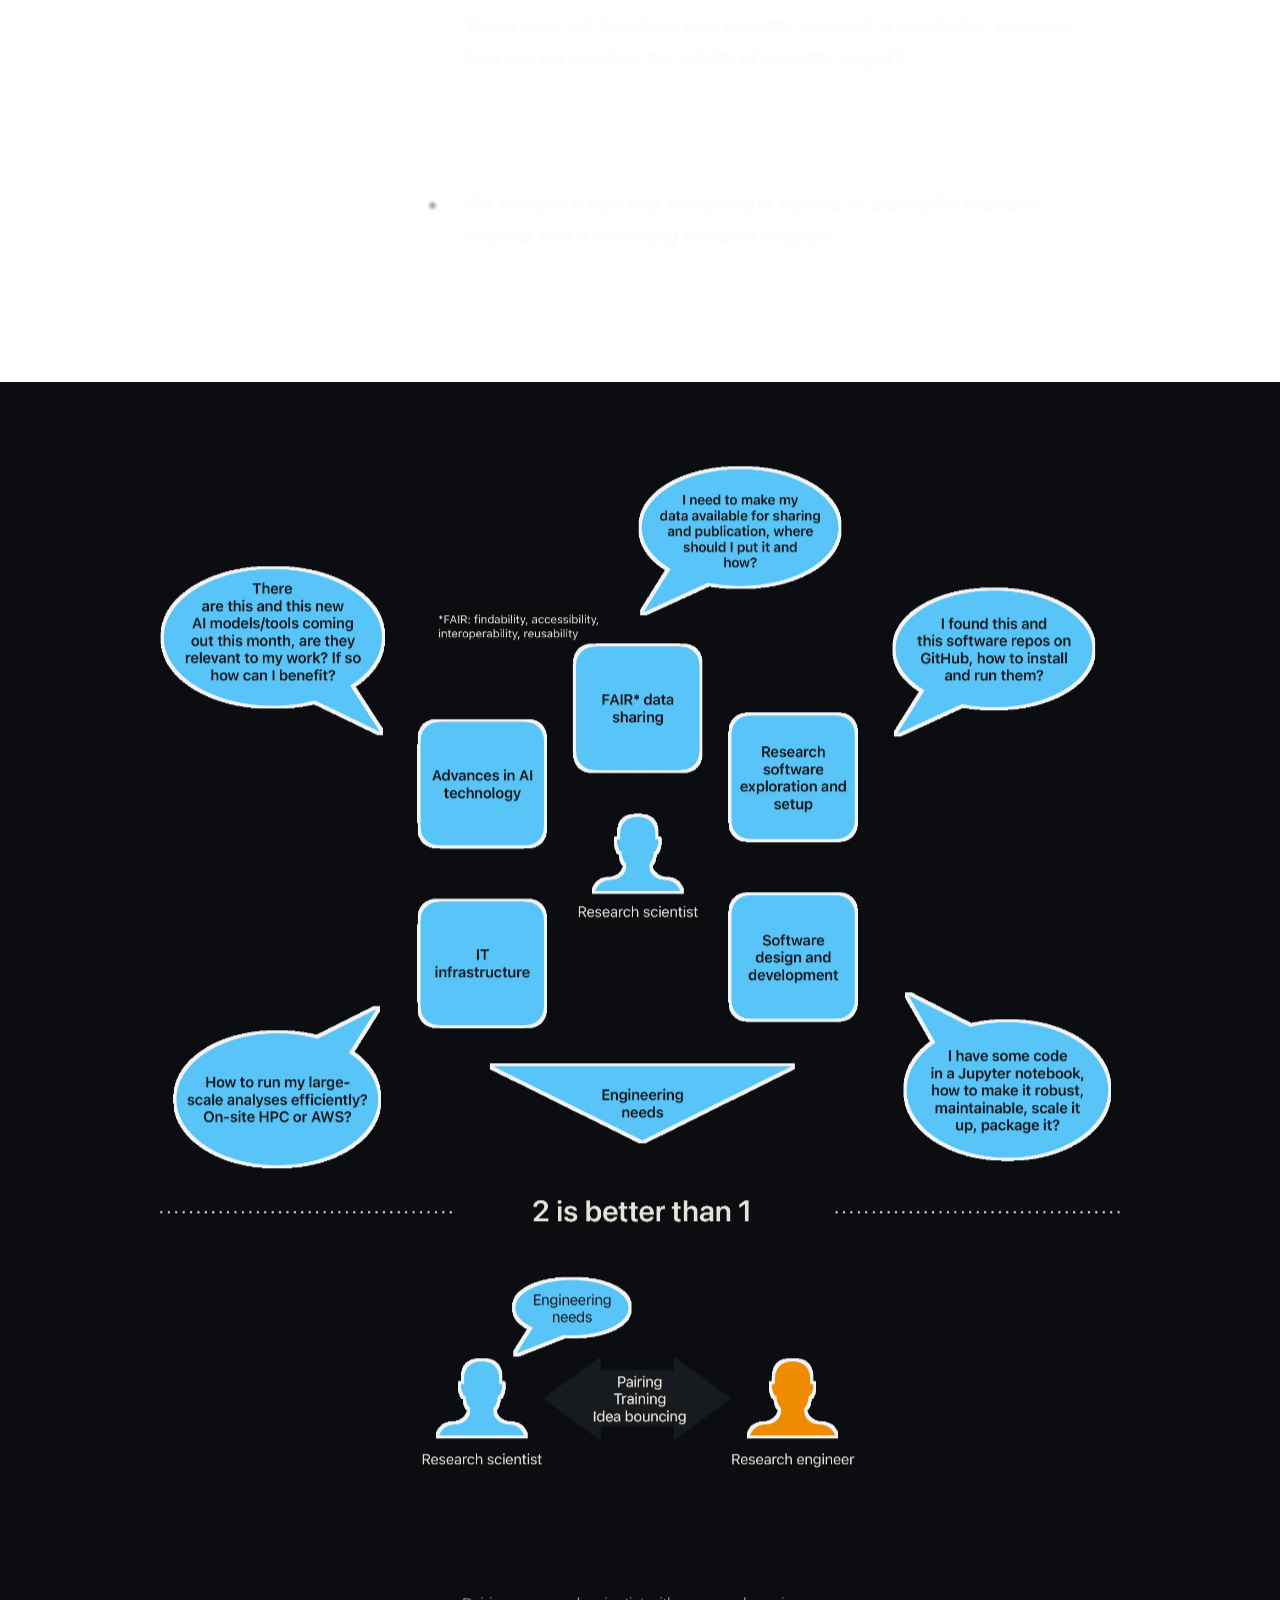
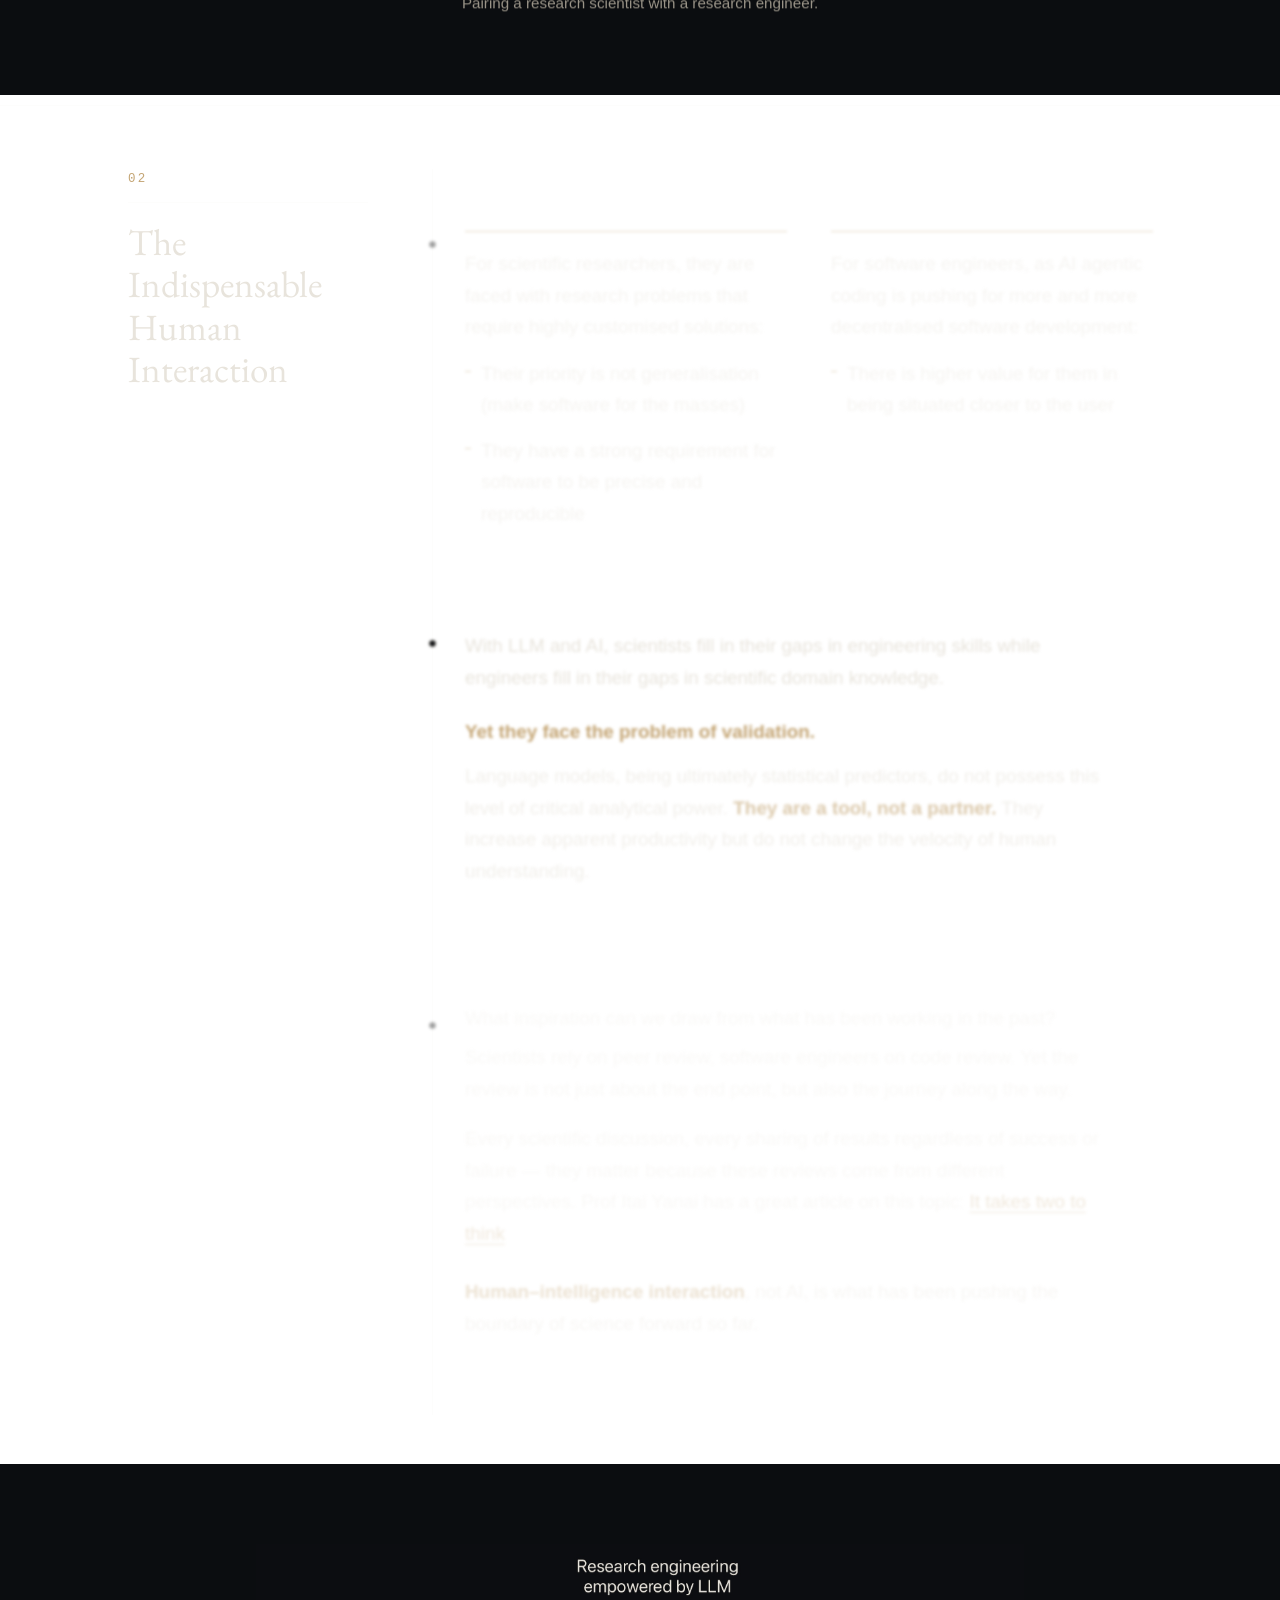
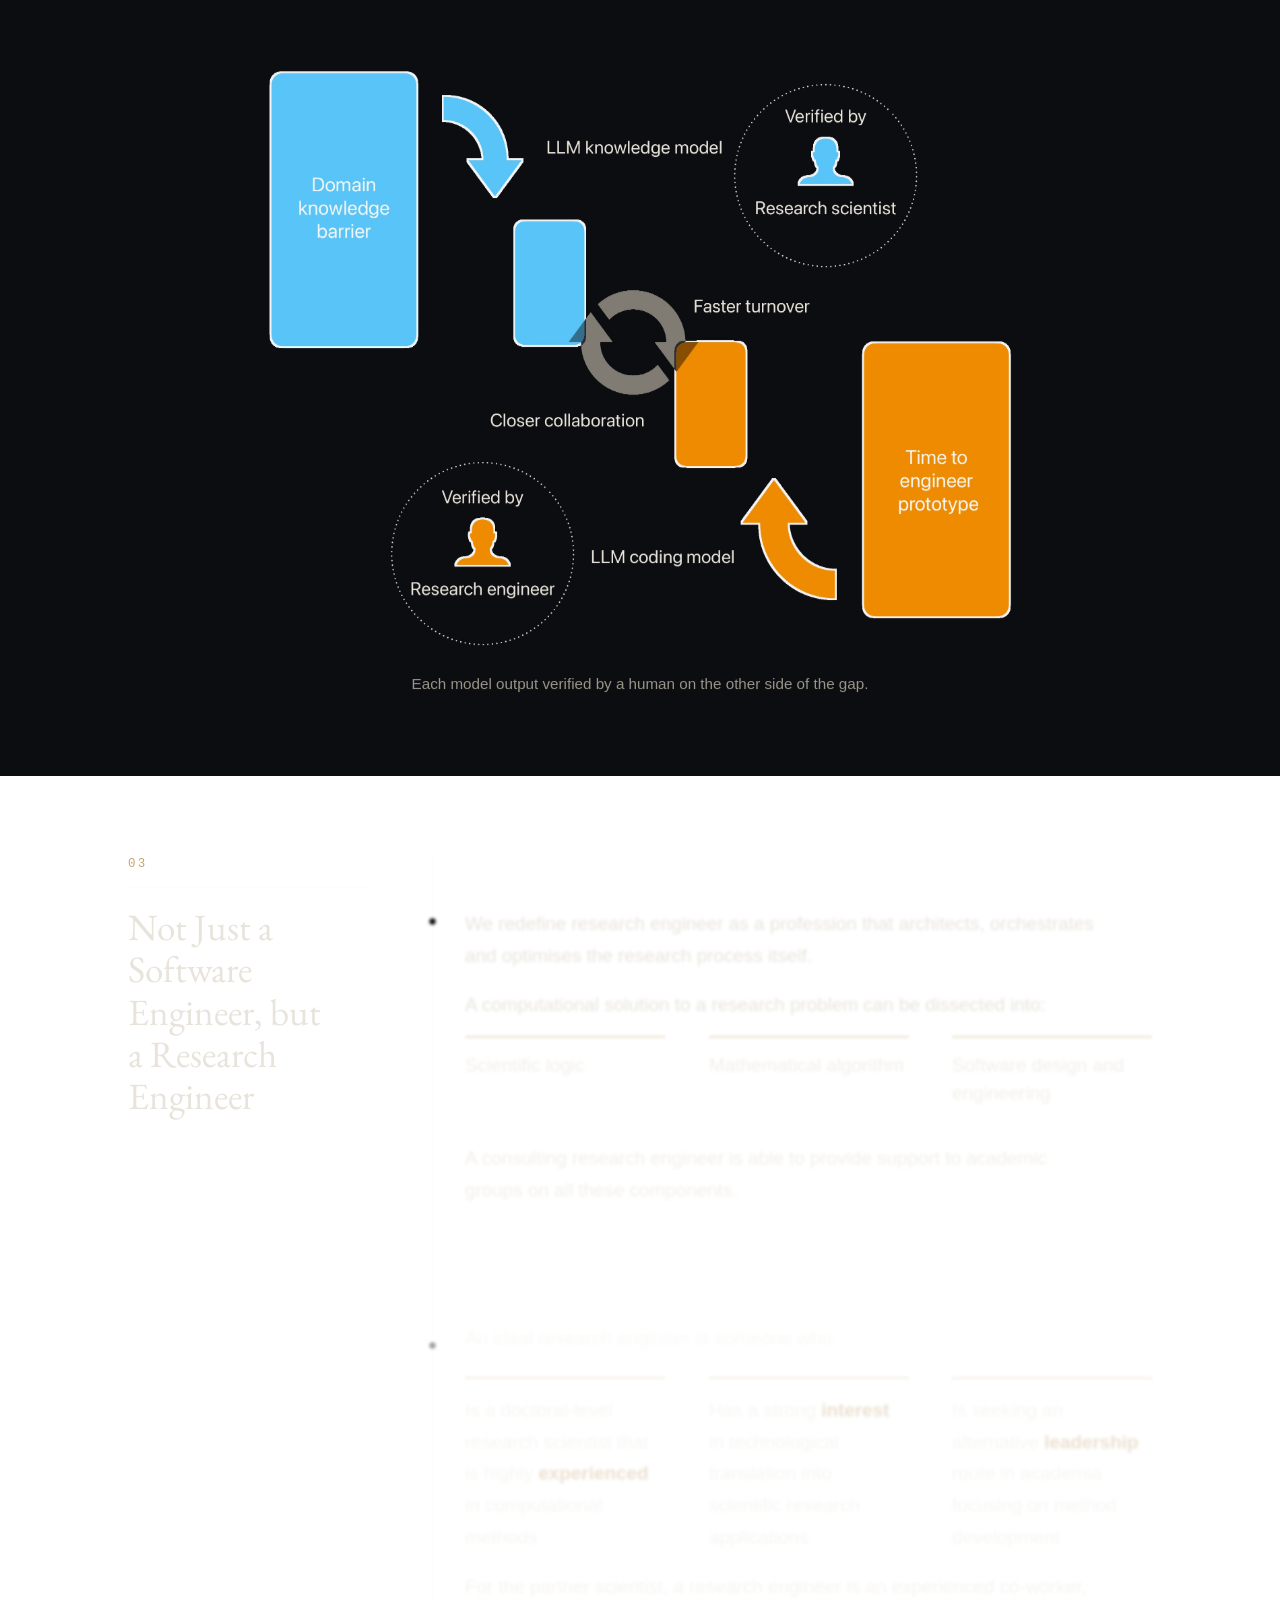
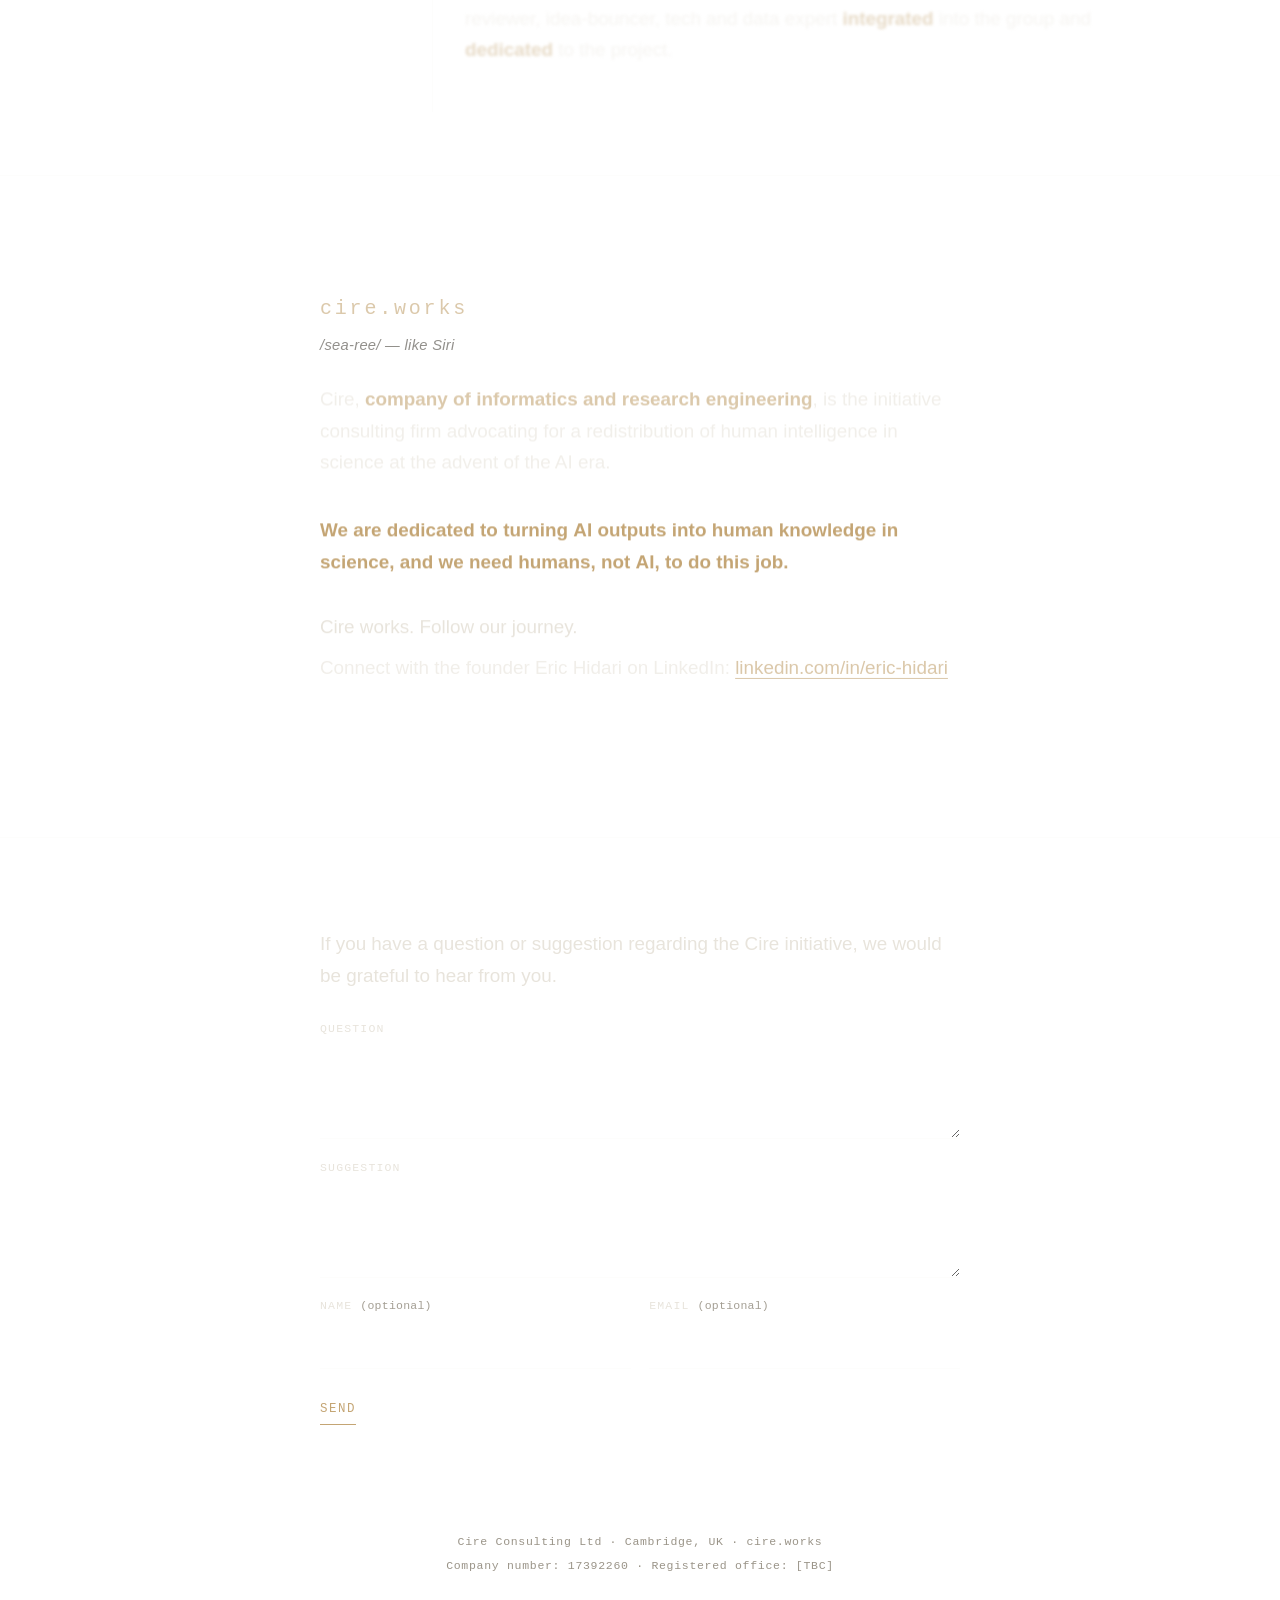
==== commit ec263b26: "Refactor index.html to replace the SVG brand mark with an image logo for improved loading speed and " ====
--- a/index.html
+++ b/index.html
@@ -31,21 +31,7 @@
       <div class="hero-atmosphere" aria-hidden="true"></div>
       <div class="hero-inner">
         <h1 class="brand-mark">
-          <span class="visually-hidden">Cire</span>
-          <svg class="brand-mark-logo" viewBox="0 0 348 160" fill="none" aria-hidden="true" focusable="false">
-            <g stroke-width="5.5" stroke-linecap="square" stroke-linejoin="miter">
-              <path class="cire-head cire-head--sci" d="M63 8 V26" />
-              <path class="cire-head cire-head--eng" d="M215 8 V26" />
-              <g class="cire-body" stroke="currentColor">
-                <path d="M90 54 H36 V138 H70" />
-                <path d="M124 90 H150 M137 90 V138 M124 138 H150" />
-                <path d="M186 54 H244 V98 H186" />
-                <path d="M186 72 V138" />
-                <path d="M244 98 V124" />
-                <path d="M280 54 H318 M280 96 H318 M280 138 H318" />
-              </g>
-            </g>
-          </svg>
+          <img class="brand-mark-logo" src="assets/cire-logo-on-dark.svg" alt="Cire" width="348" height="160" />
         </h1>
         <p class="hero-tagline">Redistributing human intelligence in science</p>
       </div>
@@ -229,7 +215,8 @@
   </main>
 
   <footer class="site-footer">
-    <p>Cambridge, UK</p>
+    <p>Cire Consulting Ltd · Cambridge, UK · <a href="https://cire.works">cire.works</a></p>
+    <p>Company number: 17392260 · Registered office: [TBC]</p>
   </footer>
 
   <script src="main.js" defer></script>
--- a/styles.css
+++ b/styles.css
@@ -4,8 +4,6 @@
   --ink-muted: #9a9488;
   --ink-faint: #4a463f;
   --accent: #c4a574;
-  --logo-sci: #6eb0c4;
-  --logo-eng: #e0955c;
   --line: rgba(232, 228, 220, 0.1);
   /* mark = UI chrome · body = Arial · titles / hero = Garamond */
   --font-mark: "Courier New", Courier, monospace;
@@ -257,10 +255,6 @@
   height: auto;
 }
 
-.brand-mark-logo .cire-head--sci { stroke: var(--logo-sci); }
-.brand-mark-logo .cire-head--eng { stroke: var(--logo-eng); }
-.brand-mark-logo .cire-body { stroke: var(--ink); }
-
 .hero-tagline {
   margin: 0;
   font-family: var(--font-title);
@@ -269,18 +263,6 @@
   font-style: normal;
   line-height: 1.3;
   color: var(--ink-muted);
-}
-
-.visually-hidden {
-  position: absolute;
-  width: 1px;
-  height: 1px;
-  padding: 0;
-  margin: -1px;
-  overflow: hidden;
-  clip: rect(0, 0, 0, 0);
-  white-space: nowrap;
-  border: 0;
 }
 
 .hero-cue {
@@ -881,14 +863,28 @@
 .site-footer {
   padding: 0 var(--gutter) clamp(2rem, 6vh, 3.5rem);
   text-align: center;
+  display: grid;
+  gap: 0.35rem;
 }
 
 .site-footer p {
   margin: 0;
   font-family: var(--font-mark);
-  font-size: 0.8rem;
-  letter-spacing: 0.08em;
+  font-size: 0.72rem;
+  letter-spacing: 0.06em;
+  line-height: 1.55;
+  color: var(--ink-muted);
+}
+
+.site-footer a {
+  color: inherit;
+  text-decoration: none;
+  border-bottom: 1px solid transparent;
+}
+
+.site-footer a:hover {
   color: var(--ink);
+  border-bottom-color: var(--accent);
 }
 
 /* RESPONSIVE */
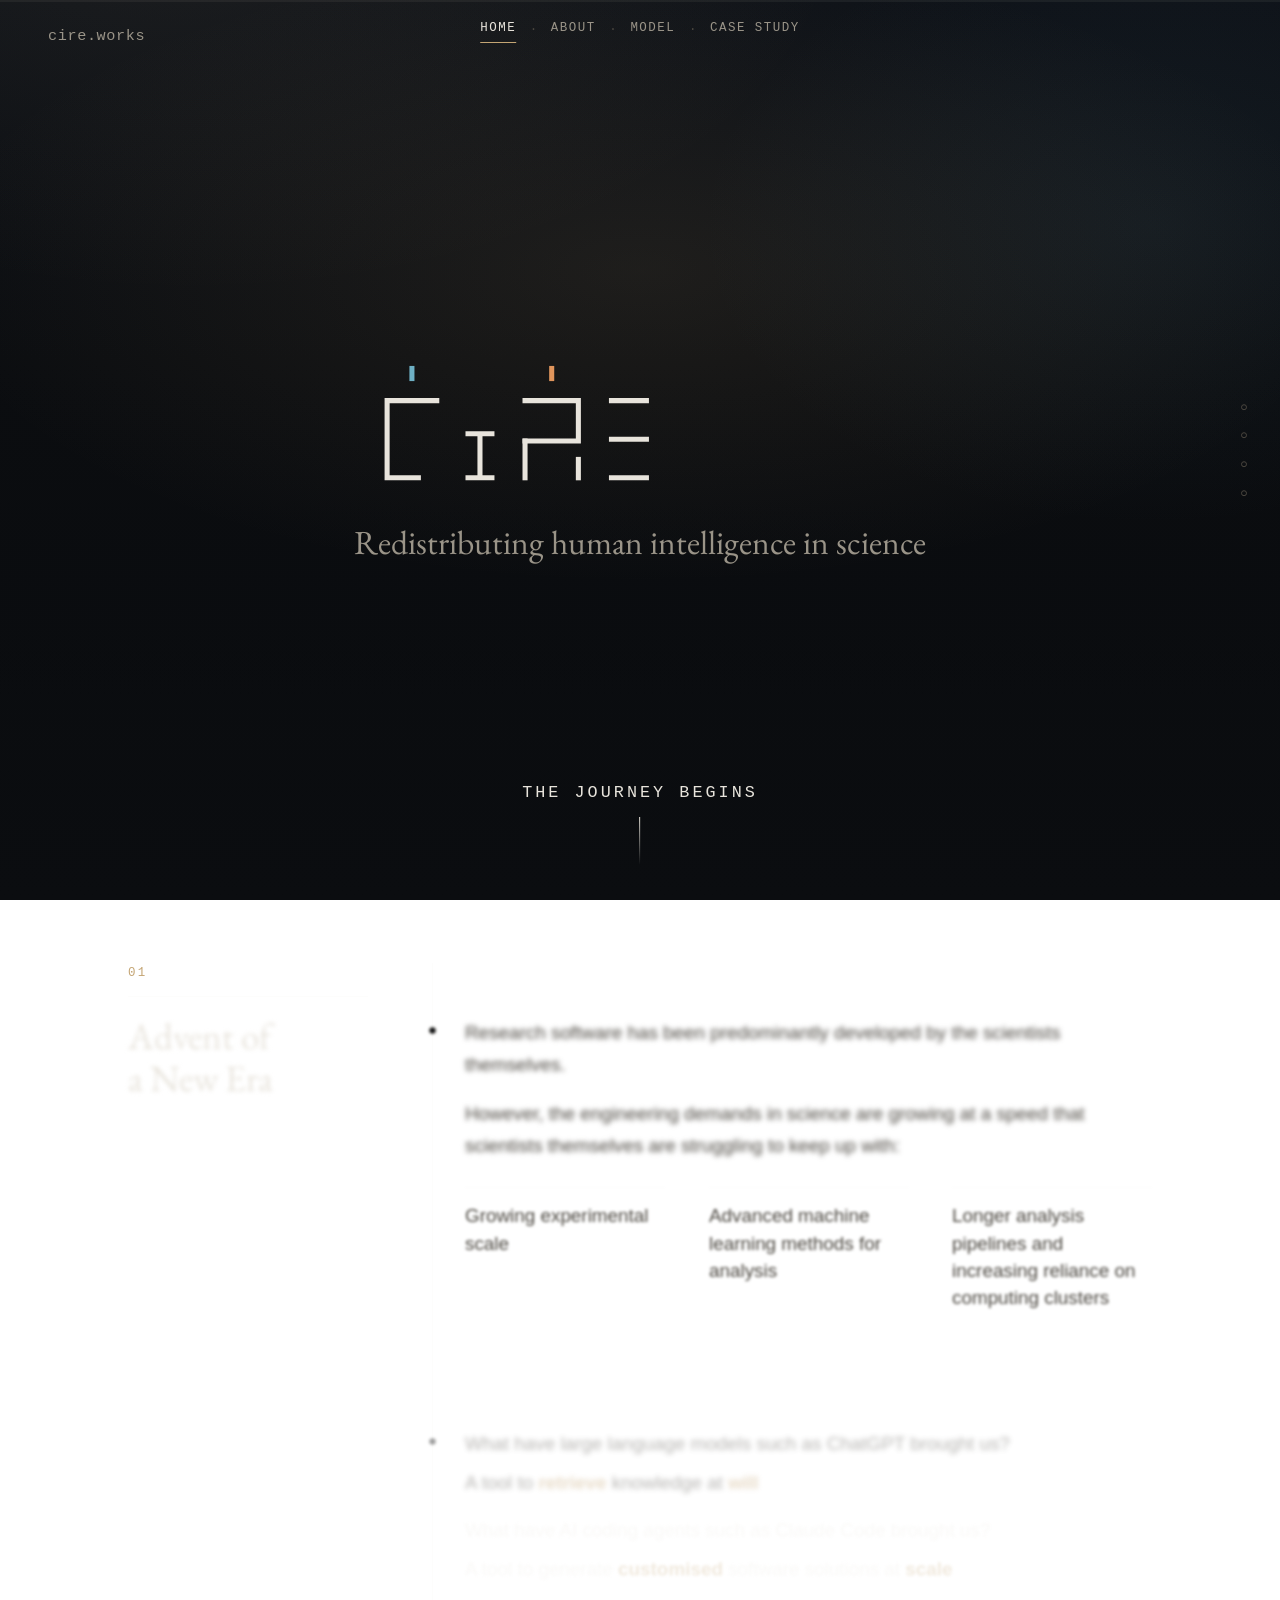
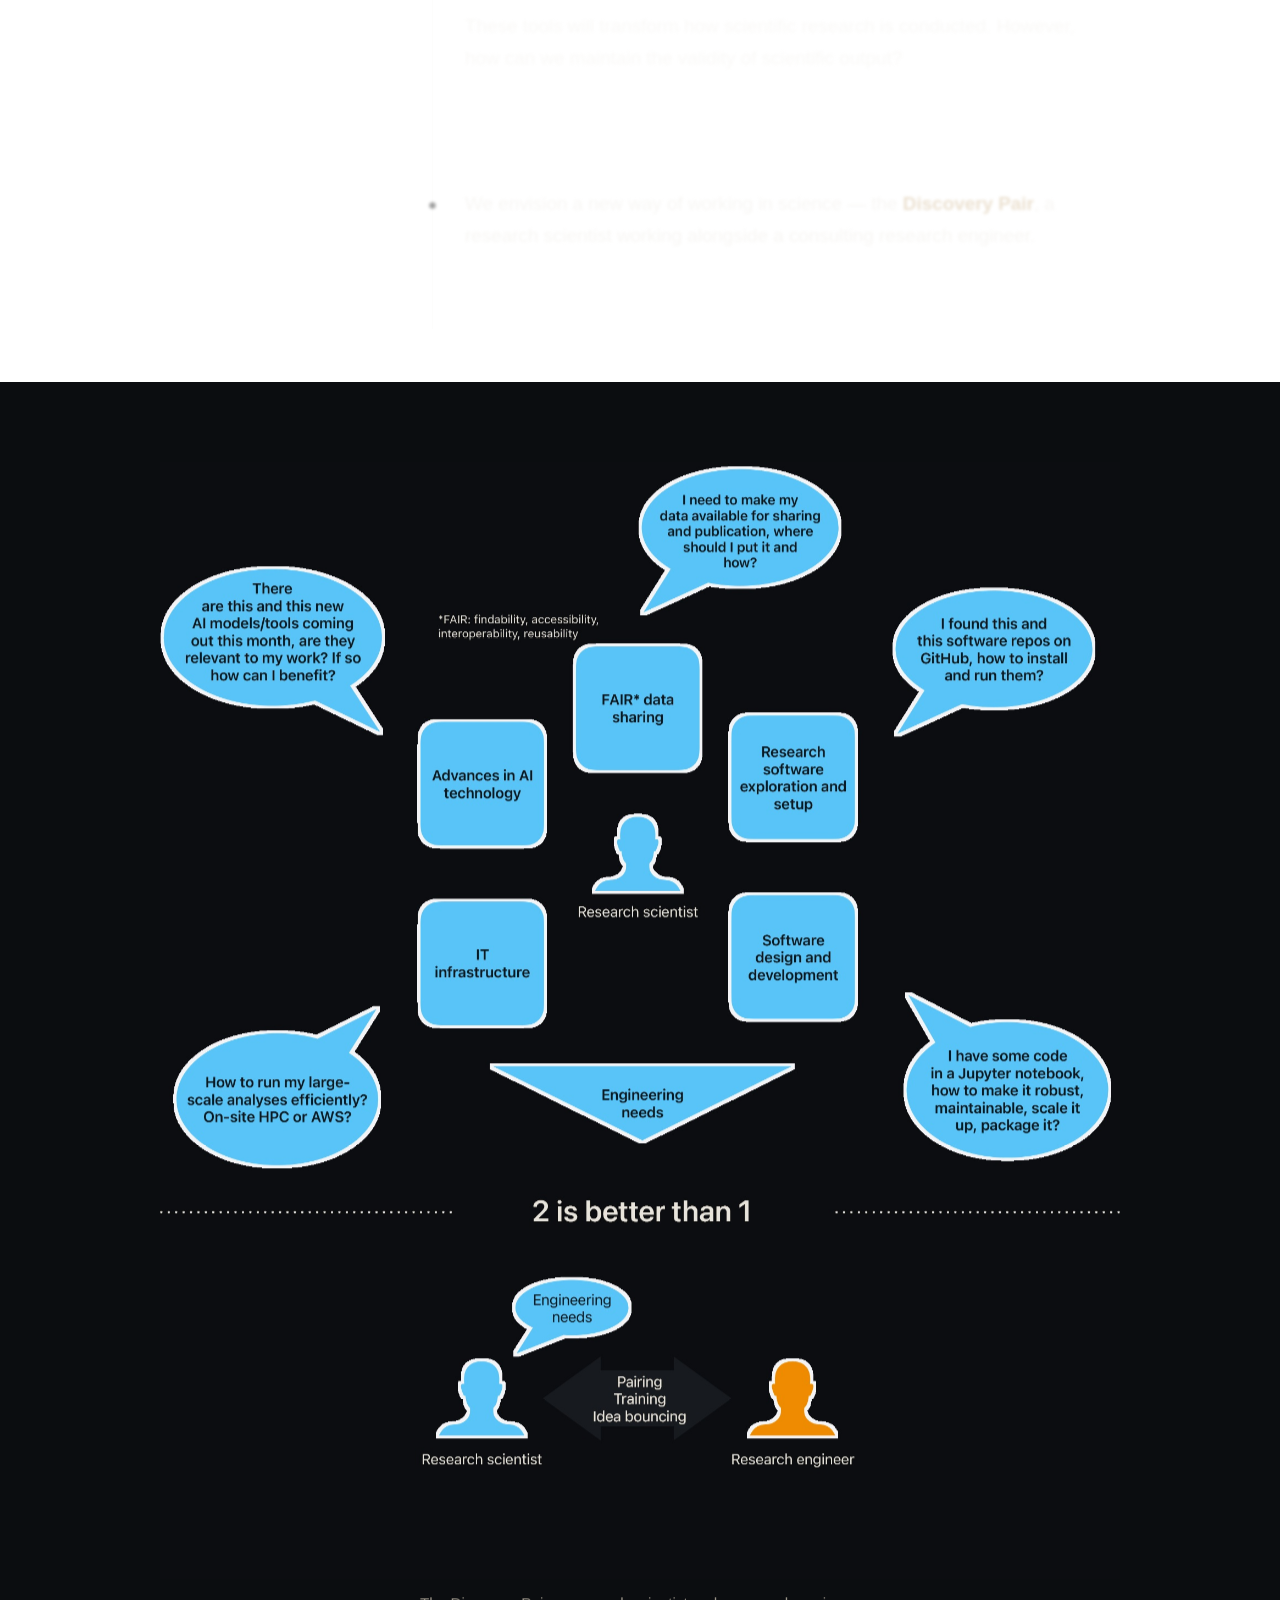
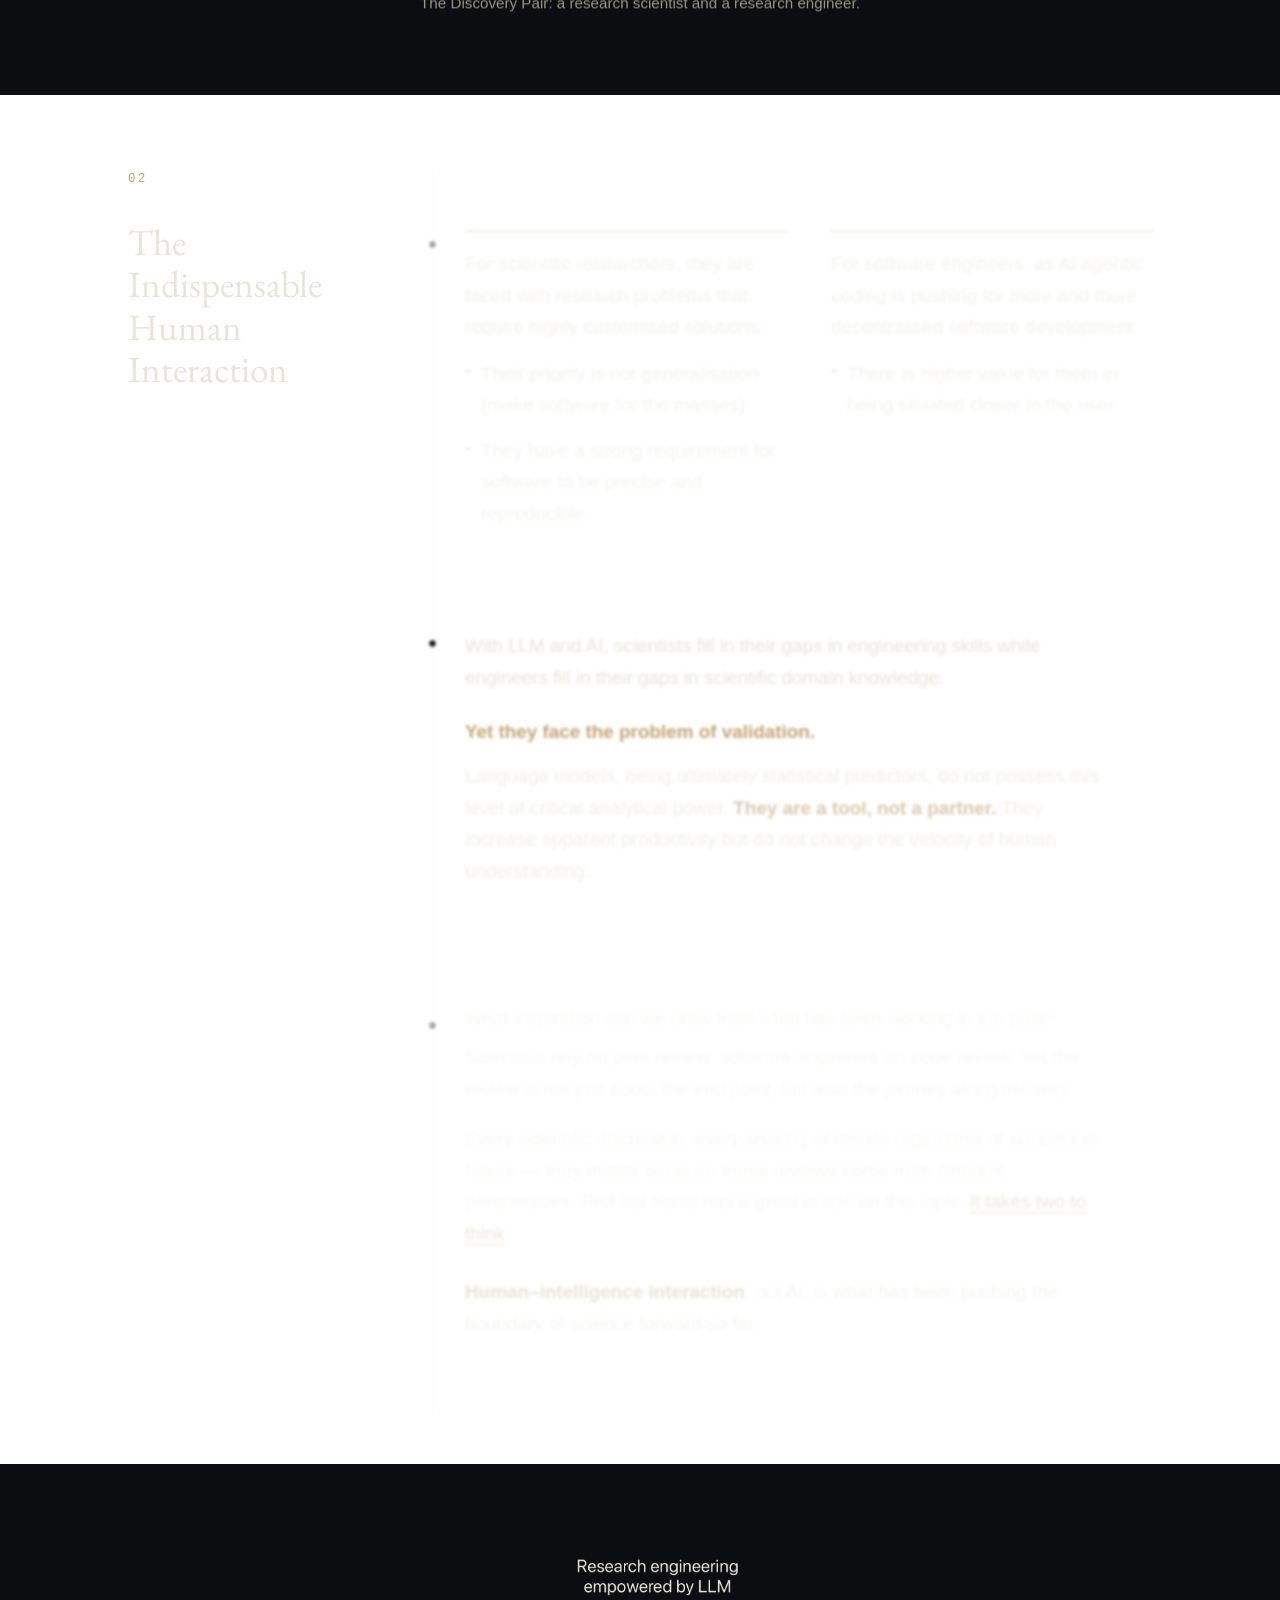
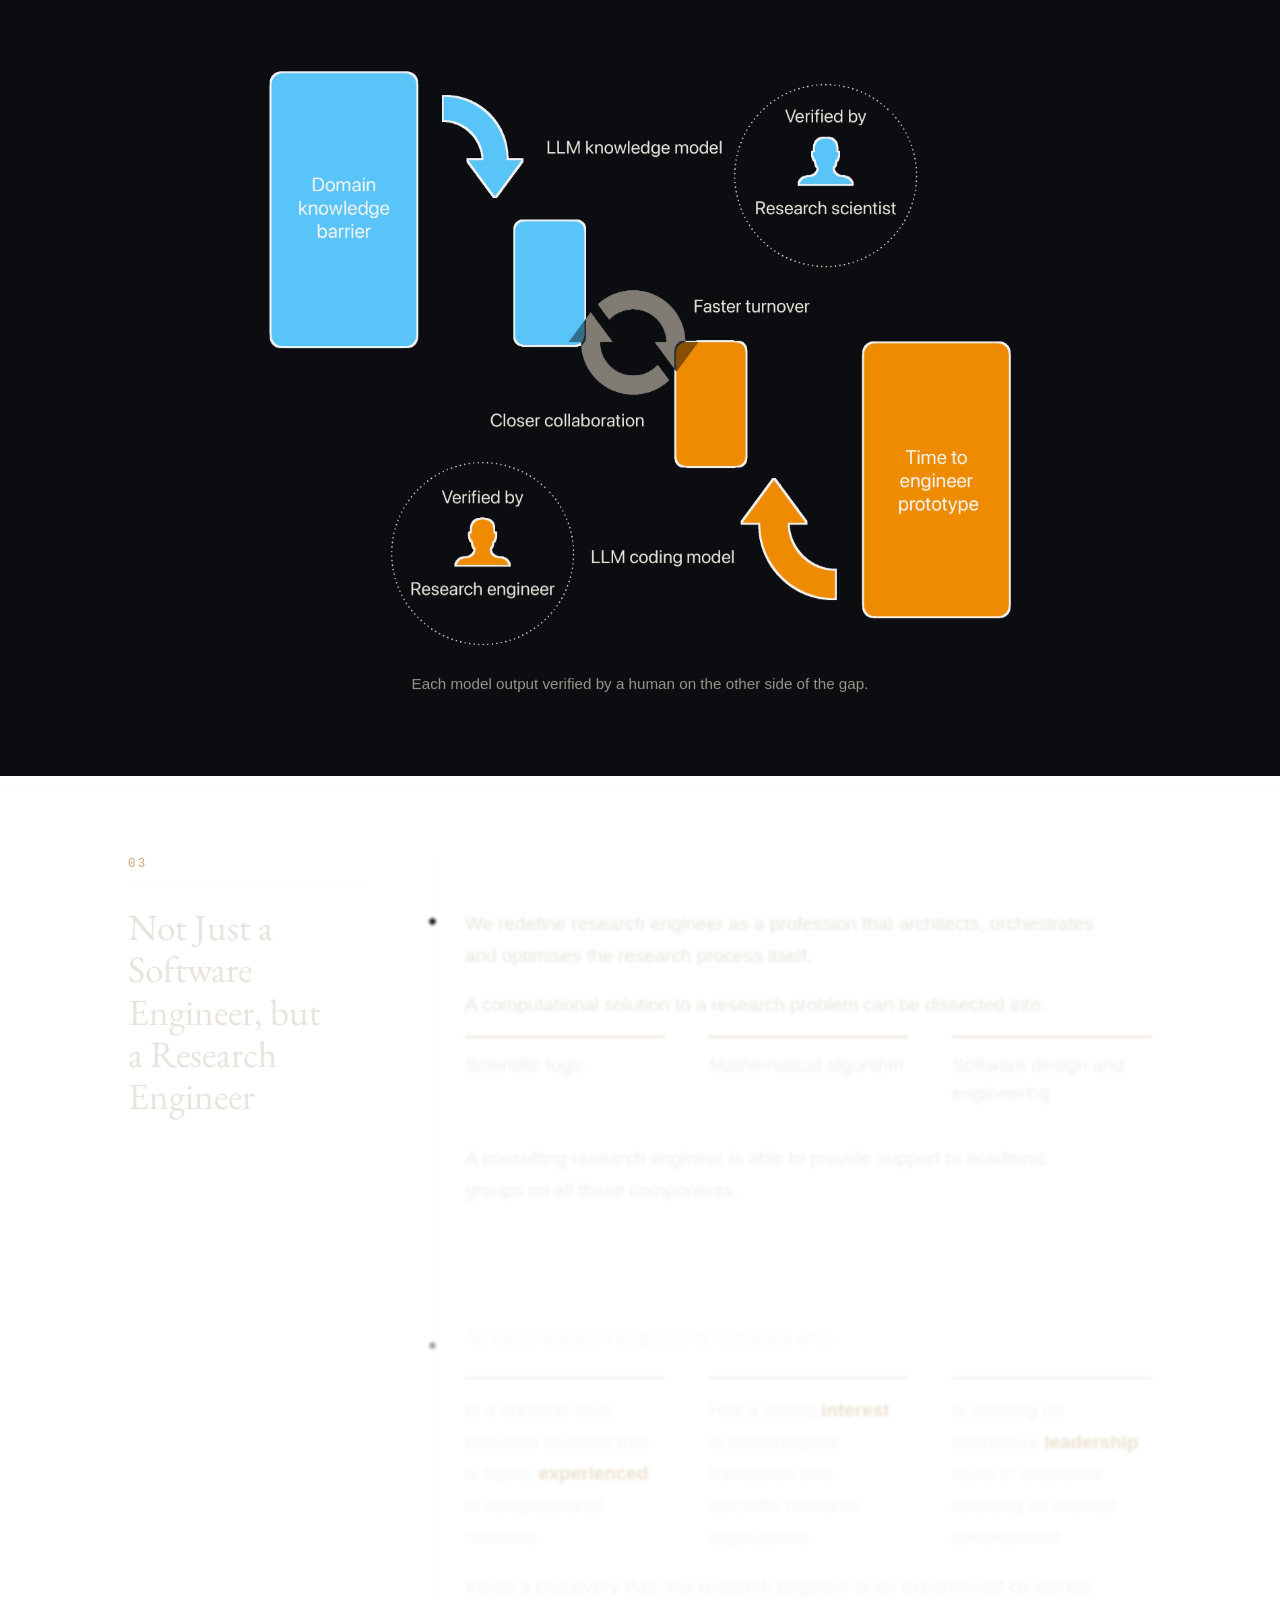
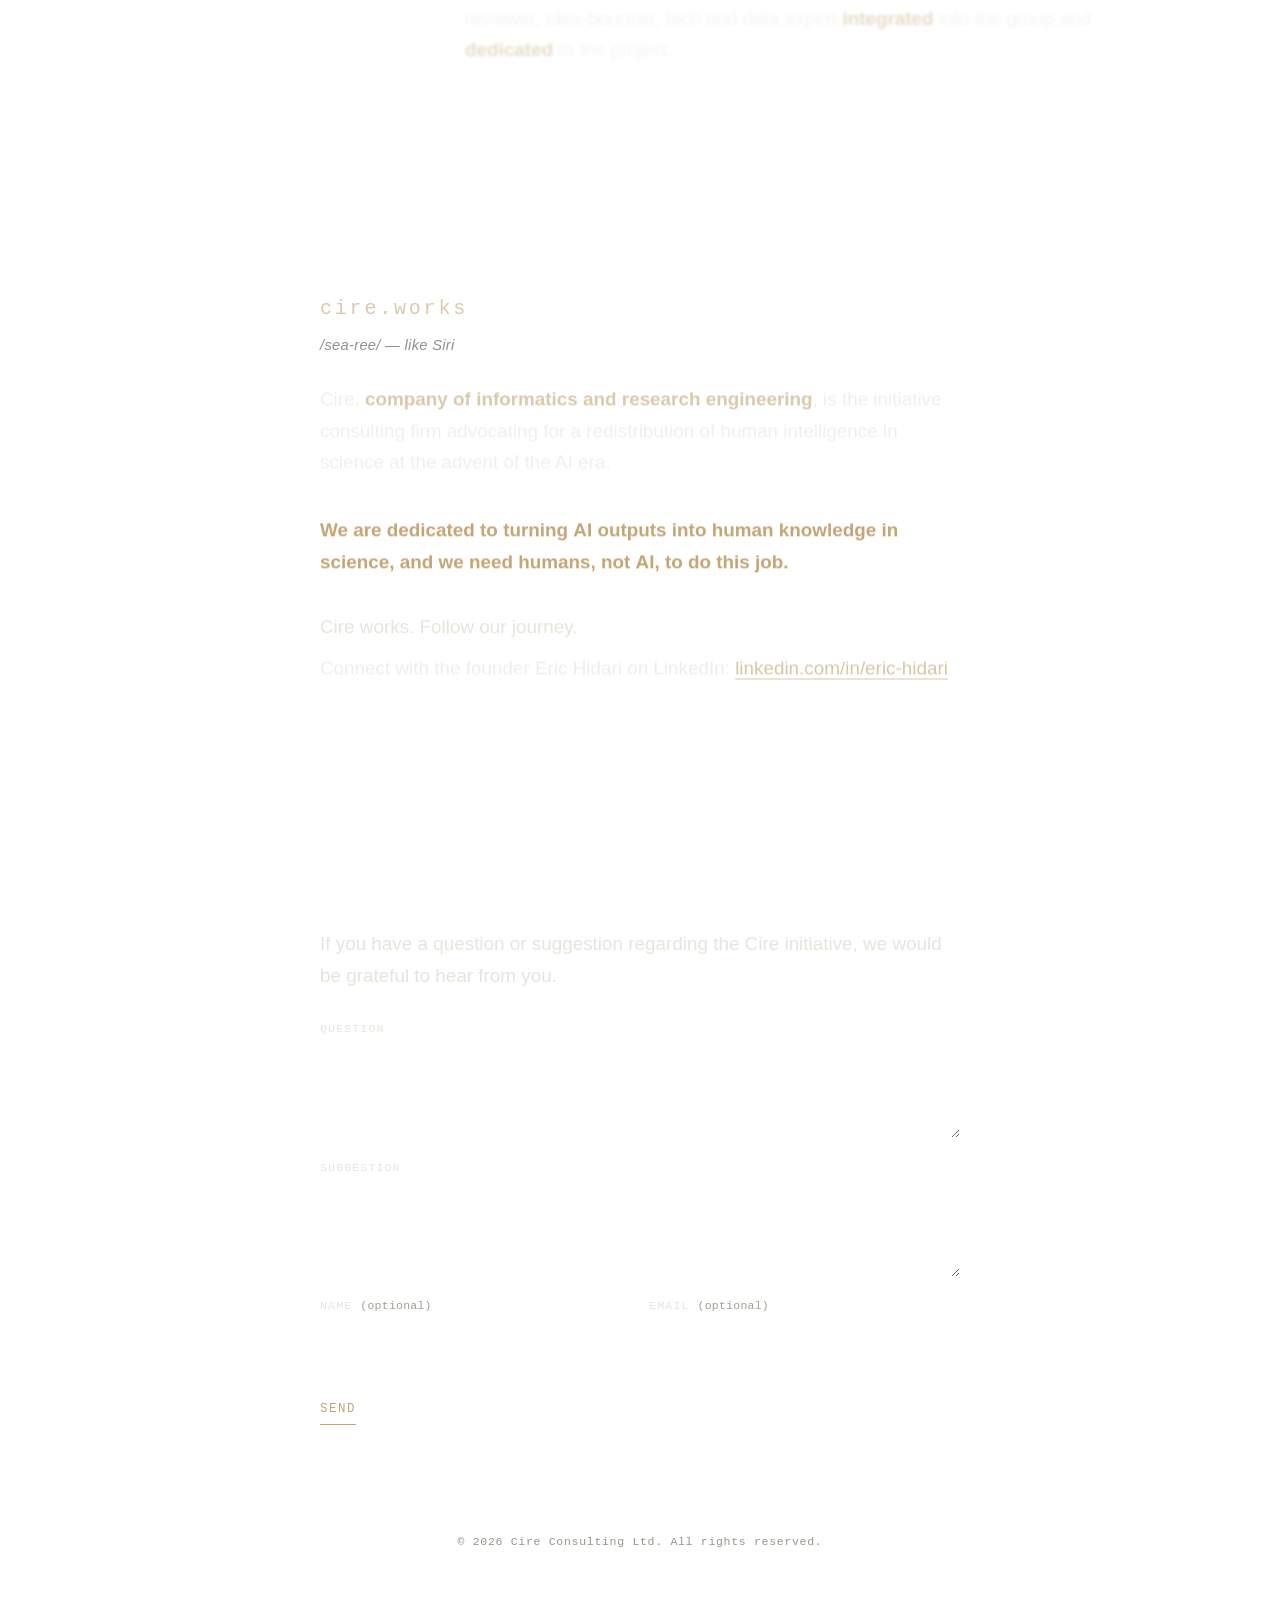
==== commit c85d9557: "Add new 'About', 'Case Study', and 'Model' pages; enhance navigation and layout across the site. Upd" ====
--- a/index.html
+++ b/index.html
@@ -15,8 +15,16 @@
   <div class="scroll-progress" aria-hidden="true"><span></span></div>
 
   <header class="site-nav">
-    <a class="brand" href="#top">cire.works</a>
-    <a class="founder" href="https://eric-kobayashi.github.io/mywebsite" target="_blank" rel="noopener">Eric Hidari</a>
+    <a class="brand" href="index.html">cire.works</a>
+    <nav class="page-tabs" aria-label="Pages">
+      <a href="index.html" aria-current="page">Home</a>
+      <span class="page-tabs-sep" aria-hidden="true">·</span>
+      <a href="about.html">About</a>
+      <span class="page-tabs-sep" aria-hidden="true">·</span>
+      <a href="model.html">Model</a>
+      <span class="page-tabs-sep" aria-hidden="true">·</span>
+      <a href="case-study.html">Case Study</a>
+    </nav>
     <nav class="rail" aria-label="Sections">
       <a href="#session-1" data-rail="session-1"><span class="rail-label">A New Era</span><span class="rail-dot"></span></a>
       <a href="#session-2" data-rail="session-2"><span class="rail-label">Human Interaction</span><span class="rail-dot"></span></a>
@@ -71,14 +79,14 @@
           </div>
 
           <div class="beat">
-            <p class="line statement" data-reveal>We envision a new way of working in science — pairing the research scientist with a consulting research engineer.</p>
+            <p class="line statement" data-reveal>We envision a new way of working in science — the <strong>Discovery Pair</strong>, a research scientist working alongside a consulting research engineer.</p>
           </div>
         </div>
       </div>
 
       <figure class="media media--75" data-reveal data-parallax>
         <img src="assets/scientist-engineer-pairing.jpeg" alt="A research scientist surrounded by engineering demands, then paired with a research engineer." width="1747" height="2032" loading="lazy" />
-        <figcaption>Pairing a research scientist with a research engineer.</figcaption>
+        <figcaption>The Discovery Pair: a research scientist and a research engineer.</figcaption>
       </figure>
     </section>
 
@@ -165,7 +173,7 @@
                 <p>Is seeking an alternative <strong>leadership</strong> route in academia focusing on method development</p>
               </div>
             </div>
-            <p class="line" data-reveal>For the partner scientist, a research engineer is an experienced co-worker, reviewer, idea-bouncer, tech and data expert <strong>integrated</strong> into the group and <strong>dedicated</strong> to the project.</p>
+            <p class="line" data-reveal>Inside a Discovery Pair, the research engineer is an experienced co-worker, reviewer, idea-bouncer, tech and data expert <strong>integrated</strong> into the group and <strong>dedicated</strong> to the project.</p>
           </div>
         </div>
       </div>
@@ -215,8 +223,7 @@
   </main>
 
   <footer class="site-footer">
-    <p>Cire Consulting Ltd · Cambridge, UK · <a href="https://cire.works">cire.works</a></p>
-    <p>Company number: 17392260 · Registered office: [TBC]</p>
+    <p>© 2026 Cire Consulting Ltd. All rights reserved.</p>
   </footer>
 
   <script src="main.js" defer></script>
--- a/styles.css
+++ b/styles.css
@@ -115,6 +115,47 @@
   color: var(--ink);
 }
 
+.page-tabs {
+  position: absolute;
+  left: 50%;
+  top: 1.15rem;
+  transform: translateX(-50%);
+  z-index: 1;
+  display: flex;
+  align-items: center;
+  gap: 0.85rem;
+  pointer-events: auto;
+}
+
+.page-tabs a {
+  font-family: var(--font-mark);
+  font-size: 0.78rem;
+  letter-spacing: 0.12em;
+  text-transform: uppercase;
+  text-decoration: none;
+  color: var(--ink-muted);
+  border-bottom: 1px solid transparent;
+  padding-bottom: 0.15rem;
+}
+
+.page-tabs-sep {
+  color: var(--ink-faint);
+  font-family: var(--font-mark);
+  font-size: 0.78rem;
+  line-height: 1;
+  pointer-events: none;
+  user-select: none;
+}
+
+.page-tabs a:hover {
+  color: var(--ink);
+}
+
+.page-tabs a[aria-current="page"] {
+  color: var(--ink);
+  border-bottom-color: var(--accent);
+}
+
 .founder {
   position: absolute;
   top: 1.15rem;
@@ -128,7 +169,8 @@
   letter-spacing: 0.04em;
 }
 
-.founder:hover {
+.founder:hover,
+.founder[aria-current="page"] {
   color: var(--ink);
 }
 
@@ -230,12 +272,18 @@
 }
 
 .js-motion .brand-mark,
+.js-motion .hero-portrait,
+.js-motion .hero-name,
 .js-motion .hero-tagline {
   animation: hero-in 1.2s var(--ease) both;
 }
 
+.js-motion .hero-name {
+  animation-delay: 0.12s;
+}
+
 .js-motion .hero-tagline {
-  animation-delay: 0.18s;
+  animation-delay: 0.22s;
 }
 
 @keyframes hero-in {
@@ -253,6 +301,28 @@
   display: block;
   width: min(20rem, 78vw);
   height: auto;
+}
+
+.hero-portrait {
+  margin: 0 auto 1.6rem;
+  width: min(15.5rem, 58vw);
+  line-height: 0;
+}
+
+.hero-portrait img {
+  width: 100%;
+  height: auto;
+  box-shadow: 0 0 0 1px rgba(232, 228, 220, 0.12);
+}
+
+.hero-name {
+  margin: 0 0 0.55rem;
+  font-family: var(--font-title);
+  font-size: clamp(2.1rem, 4.6vw, 3.15rem);
+  font-weight: 400;
+  font-style: normal;
+  line-height: 1.1;
+  color: var(--ink);
 }
 
 .hero-tagline {
@@ -492,12 +562,22 @@
   margin: 1.4rem 0;
 }
 
+/* Pull the opening quote mark into the margin so the text edge stays flush */
+.line--quote {
+  text-indent: -0.5em;
+}
+
 .js-motion .line.tension[data-reveal] {
   color: color-mix(in srgb, var(--accent) calc(var(--enter, 0) * 100%), var(--ink-faint));
 }
 
 .line.punch {
   margin: 1.4rem 0 1.5rem;
+}
+
+/* Beat opens flush with its dot marker, whatever element leads it */
+.beat > :first-child {
+  margin-top: 0;
 }
 
 .line.tagline {
@@ -859,12 +939,173 @@
   }
 }
 
+/* ABOUT — compact byline, no cinematic hero */
+.about-intro {
+  padding: clamp(6.5rem, 16vh, 8.5rem) var(--gutter) 0;
+}
+
+.about-intro-inner {
+  max-width: var(--wide);
+  margin: 0 auto;
+  display: flex;
+  flex-wrap: wrap;
+  align-items: center;
+  justify-content: space-between;
+  gap: 1rem 1.5rem;
+  padding-right: clamp(1.25rem, 5vw, 4rem);
+}
+
+.about-heading {
+  margin: 0;
+  font-family: var(--font-title);
+  font-size: clamp(2rem, 4vw, 3rem);
+  font-weight: 400;
+  line-height: 1.12;
+}
+
+.about-byline {
+  display: flex;
+  align-items: center;
+  gap: 0.75rem;
+  margin: 0;
+}
+
+.about-portrait {
+  margin: 0;
+  width: 7.5rem;
+  height: 7.5rem;
+  flex-shrink: 0;
+  overflow: hidden;
+}
+
+.about-portrait img {
+  width: 100%;
+  height: 100%;
+  object-fit: cover;
+  object-position: 50% 20%;
+}
+
+.about-byline p,
+.about-name {
+  margin: 0;
+  font-family: var(--font-title);
+  font-size: clamp(1.15rem, 2vw, 1.4rem);
+  letter-spacing: 0.01em;
+  color: var(--ink);
+  line-height: 1.2;
+}
+
+.about-name a {
+  display: flex;
+  flex-direction: column;
+  color: inherit;
+  text-decoration: underline;
+  text-decoration-thickness: 1px;
+  text-underline-offset: 0.18em;
+}
+
+.about-name a:hover {
+  color: var(--accent);
+}
+
+/* CASE STUDY */
+.page-inner .site-nav::before {
+  opacity: 1;
+}
+
+.case {
+  padding: clamp(6.5rem, 16vh, 8.5rem) var(--gutter) clamp(4rem, 12vh, 7rem);
+}
+
+.case-inner {
+  max-width: var(--wide);
+  margin: 0 auto;
+}
+
+.case-title {
+  margin: 0 0 1.75rem;
+  font-family: var(--font-title);
+  font-size: clamp(2rem, 4vw, 3rem);
+  font-weight: 400;
+  line-height: 1.12;
+}
+
+.study-tabs {
+  display: flex;
+  gap: 0.25rem;
+  margin: 0 0 2.5rem;
+  border-bottom: 1px solid var(--line);
+}
+
+.study-tabs [role="tab"] {
+  appearance: none;
+  margin: 0 0 -1px;
+  padding: 0.7rem 1.05rem;
+  border: 0;
+  border-bottom: 2px solid transparent;
+  background: none;
+  color: var(--ink-muted);
+  font-family: var(--font-mark);
+  font-size: 0.78rem;
+  letter-spacing: 0.12em;
+  text-transform: uppercase;
+  cursor: pointer;
+}
+
+.study-tabs [role="tab"]:hover {
+  color: var(--ink);
+}
+
+.study-tabs [role="tab"][aria-selected="true"] {
+  color: var(--accent);
+  border-bottom-color: var(--accent);
+}
+
+.study-panel {
+  display: grid;
+  grid-template-columns: minmax(7rem, 11rem) minmax(0, 1fr);
+  gap: clamp(1.75rem, 5vw, 3.5rem);
+  align-items: start;
+}
+
+.study-logo {
+  margin: 0;
+  position: sticky;
+  top: 5.5rem;
+}
+
+.study-logo a {
+  display: block;
+}
+
+.study-logo img {
+  width: min(11rem, 100%);
+  height: auto;
+}
+
+.study-body .case-lead {
+  margin: 0 0 1.4rem;
+  max-width: var(--max);
+  font-family: var(--font-title);
+  font-size: clamp(1.35rem, 2.4vw, 1.7rem);
+  font-weight: 400;
+  line-height: 1.35;
+  color: var(--ink);
+}
+
+.study-body p {
+  margin: 0 0 1.2rem;
+  max-width: var(--max);
+}
+
+.study-body p:last-child {
+  margin-bottom: 0;
+}
+
 /* FOOTER */
 .site-footer {
   padding: 0 var(--gutter) clamp(2rem, 6vh, 3.5rem);
   text-align: center;
-  display: grid;
-  gap: 0.35rem;
 }
 
 .site-footer p {
@@ -874,17 +1115,6 @@
   letter-spacing: 0.06em;
   line-height: 1.55;
   color: var(--ink-muted);
-}
-
-.site-footer a {
-  color: inherit;
-  text-decoration: none;
-  border-bottom: 1px solid transparent;
-}
-
-.site-footer a:hover {
-  color: var(--ink);
-  border-bottom-color: var(--accent);
 }
 
 /* RESPONSIVE */
@@ -911,6 +1141,36 @@
     gap: 1rem;
   }
 
+  .study-panel {
+    grid-template-columns: 1fr;
+  }
+
+  .study-logo {
+    position: static;
+    justify-self: start;
+  }
+
+  .study-logo img {
+    width: 7.5rem;
+  }
+}
+
+@media (max-width: 1040px) {
+  .page-tabs {
+    position: relative;
+    left: auto;
+    top: auto;
+    transform: none;
+    flex-basis: 100%;
+    margin: 0.85rem 0 0;
+  }
+
+  .site-nav {
+    display: flex;
+    flex-wrap: wrap;
+    align-items: center;
+    padding-bottom: 1.4rem;
+  }
 }
 
 /* REDUCED MOTION */
